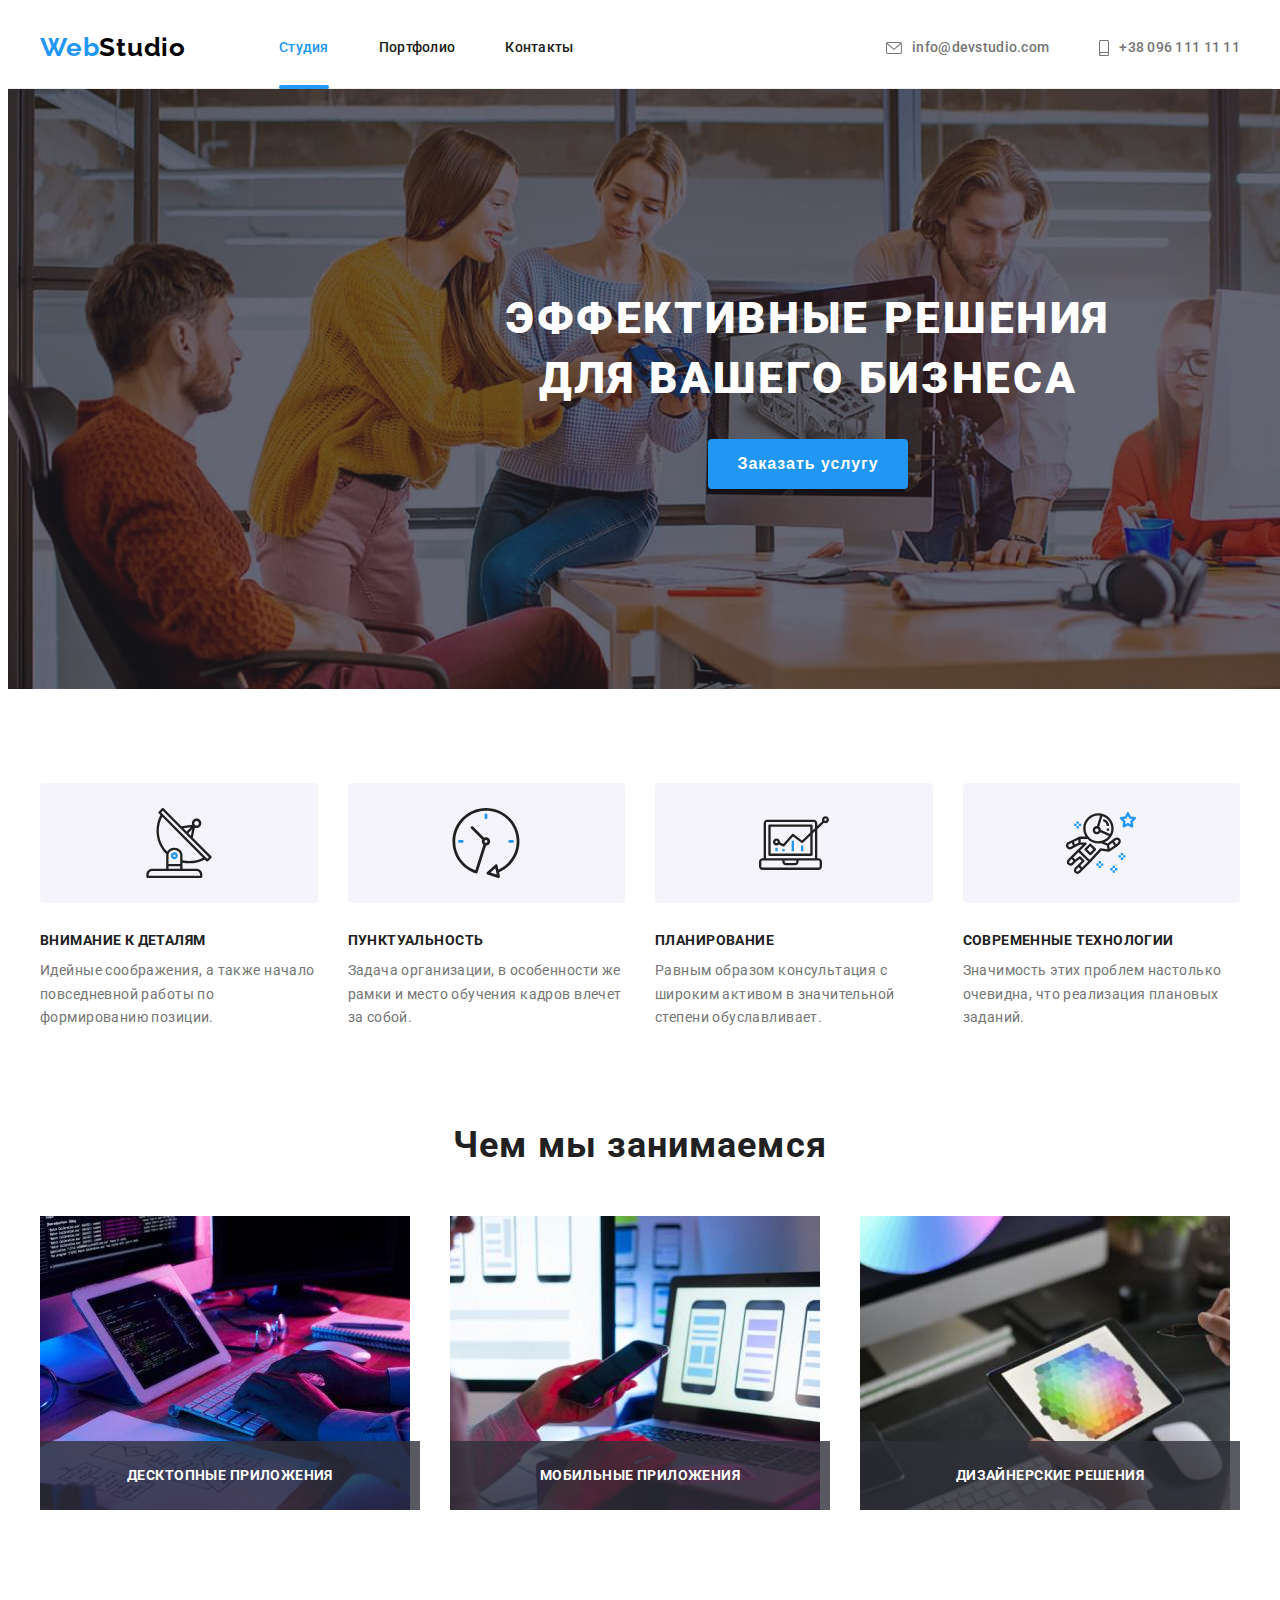
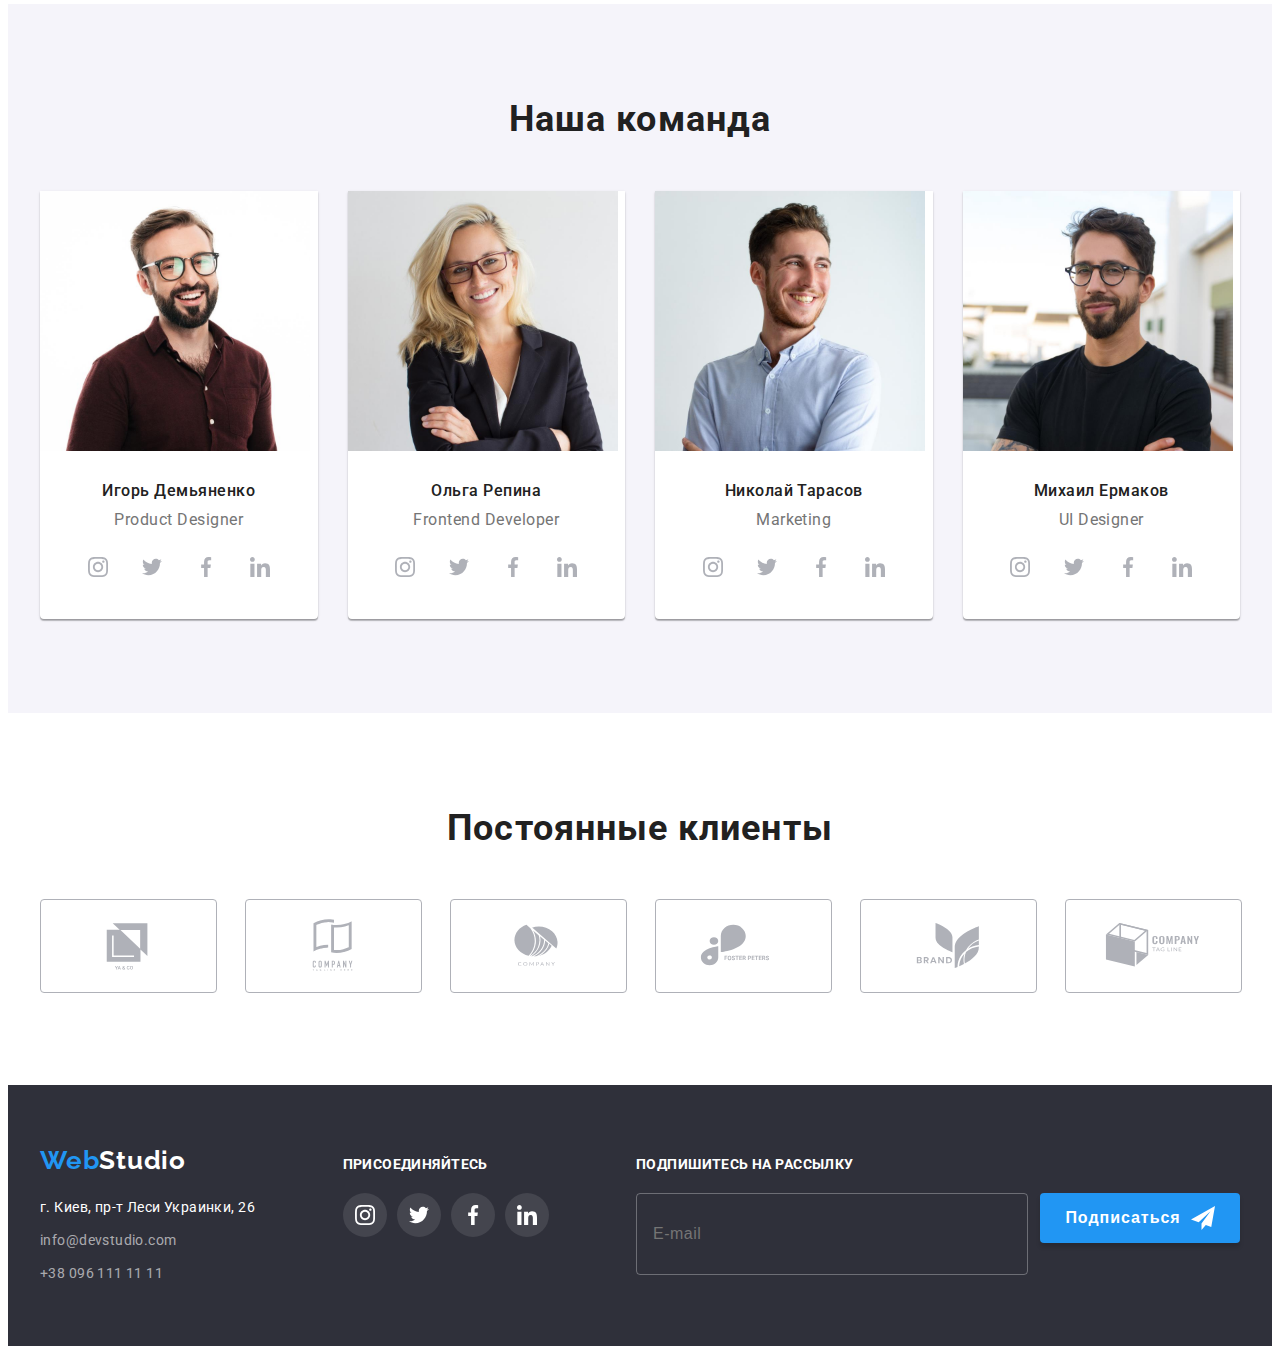
==== index.html @ a5226fcf "переносит материалы дз7" ====
<!DOCTYPE html>
<html lang="ru">
  <head>
    <meta charset="UTF-8" />
    <meta http-equiv="X-UA-Compatible" content="IE=edge" />
    <meta name="viewport" content="width=device-width, initial-scale=1.0" />
    <title>Document</title>
    <link rel="preconnect" href="https://fonts.googleapis.com" />
    <link rel="preconnect" href="https://fonts.gstatic.com" crossorigin />
    <link
      href="https://fonts.googleapis.com/css2?family=Raleway:wght@700&family=Roboto:wght@400;500;700;900&display=swap"
      rel="stylesheet"
    />
    <link
      rel="stylesheet"
      href="https://cdnjs.cloudflare.com/ajax/libs/modern-normalize/1.1.0/modern-normalize.min.css"
      integrity="sha512-wpPYUAdjBVSE4KJnH1VR1HeZfpl1ub8YT/NKx4PuQ5NmX2tKuGu6U/JRp5y+Y8XG2tV+wKQpNHVUX03MfMFn9Q=="
      crossorigin="anonymous"
      referrerpolicy="no-referrer"
    />
    <link rel="stylesheet" href="./css/main.min.css" />
  </head>

  <body>
    <!-- шапка -->
    <header class="header">
      <div class="container header__container">
        <nav class="nav">
          <a
            href="./index.html"
            lang="en"
            class="logo logo--light-theme header__logo link"
            ><span class="logo--firstpart">Web</span>Studio</a
          >
          <ul class="list nav__list">
            <li class="nav__item">
              <a href="./index.html" class="nav__link link nav__link--active"
                >Студия</a
              >
            </li>
            <li class="nav__item">
              <a href="./portfolio.html" class="nav__link link">Портфолио</a>
            </li>
            <li class="nav__item">
              <a href="" class="nav__link link">Контакты</a>
            </li>
          </ul>
        </nav>
        <ul class="list header__contacts">
          <li class="header__item">
            <a href="mailto:info@devstudio.com" class="header__link link">
              <svg class="header__icon" width="16" height="12">
                <use href="./images/sprite.svg#icon-mail"></use>
              </svg>
              info@devstudio.com</a
            >
          </li>
          <li class="header__item">
            <a href="tel:+380961111111" class="header__link link">
              <svg class="header__icon" width="10" height="16">
                <use href="./images/sprite.svg#icon-smartphone"></use>
              </svg>
              +38 096 111 11 11</a
            >
          </li>
        </ul>
      </div>
    </header>

    <main>
      <!-- слайдер -->
      <section class="hero">
        <div class="container">
          <h1 class="hero__title">Эффективные решения для вашего бизнеса</h1>
          <button type="button" class="button" data-modal-open>
            Заказать услугу
          </button>
        </div>
      </section>

      <!-- секция наши преимущества -->
      <section class="benefits">
        <div class="container">
          <h2 class="visually-hidden">Наши преимущества</h2>
          <ul class="list benefits__list">
            <li class="benefits__item">
              <div class="benefits__img">
                <svg class="benefits__icon" width="70" height="70">
                  <use href="./images/sprite.svg#icon-antenna"></use>
                </svg>
              </div>
              <h3 class="benefits__title">Внимание к деталям</h3>
              <p class="benefits__text">
                Идейные соображения, а также начало повседневной работы по
                формированию позиции.
              </p>
            </li>
            <li class="benefits__item">
              <div class="benefits__img">
                <svg class="benefits__icon" width="70" height="70">
                  <use href="./images/sprite.svg#icon-clock"></use>
                </svg>
              </div>
              <h3 class="benefits__title">Пунктуальность</h3>
              <p class="benefits__text">
                Задача организации, в особенности же рамки и место обучения
                кадров влечет за собой.
              </p>
            </li>
            <li class="benefits__item">
              <div class="benefits__img">
                <svg class="benefits__icon" width="70" height="70">
                  <use href="./images/sprite.svg#icon-diagram"></use>
                </svg>
              </div>
              <h3 class="benefits__title">Планирование</h3>
              <p class="benefits__text">
                Равным образом консультация с широким активом в значительной
                степени обуславливает.
              </p>
            </li>
            <li class="benefits__item">
              <div class="benefits__img">
                <svg class="benefits__icon" width="70" height="70">
                  <use href="./images/sprite.svg#icon-astronaut"></use>
                </svg>
              </div>
              <h3 class="benefits__title">Современные технологии</h3>
              <p class="benefits__text">
                Значимость этих проблем настолько очевидна, что реализация
                плановых заданий.
              </p>
            </li>
          </ul>
        </div>
      </section>

      <!-- секция чем мы занимаемся -->
      <section class="section services">
        <div class="container">
          <h2 class="section__title">Чем мы занимаемся</h2>
          <ul class="list services__list">
            <li class="services__item">
              <img
                src="./images/what-we-do_img1.jpg"
                alt="верстка"
                width="370"
                height="294"
              />
              <p class="services__text">Десктопные приложения</p>
            </li>
            <li class="services__item">
              <img
                src="./images/what-we-do_img2.jpg"
                alt="мультидевайсность"
                width="370"
                height="294"
              />
              <p class="services__text">Мобильные приложения</p>
            </li>
            <li class="services__item">
              <img
                src="./images/what-we-do_img3.jpg"
                alt="визуализация данных"
                width="370"
                height="294"
              />
              <p class="services__text">Дизайнерские решения</p>
            </li>
          </ul>
        </div>
      </section>

      <!-- секция с командой -->
      <section class="section team">
        <div class="container">
          <h2 class="section__title">Наша команда</h2>
          <ul class="list team__list">
            <li class="team__item">
              <img
                src="./images/about-us-igor.jpg"
                alt="Игорь Демьяненко"
                width="270"
                height="260"
              />
              <div class="team__wrapper">
                <h3 class="team__name">Игорь Демьяненко</h3>
                <p lang="en" class="team__position">Product Designer</p>
                <ul class="social-list list">
                  <li class="social-list__item">
                    <a href="" class="social-list__link">
                      <svg class="social-list__icon" width="20" height="20">
                        <use href="./images/sprite.svg#icon-instagram"></use>
                      </svg>
                    </a>
                  </li>
                  <li class="social-list__item">
                    <a href="" class="social-list__link">
                      <svg class="social-list__icon" width="20" height="20">
                        <use href="./images/sprite.svg#icon-twitter"></use>
                      </svg>
                    </a>
                  </li>
                  <li class="social-list__item">
                    <a href="" class="social-list__link">
                      <svg class="social-list__icon" width="20" height="20">
                        <use href="./images/sprite.svg#icon-facebook"></use>
                      </svg>
                    </a>
                  </li>
                  <li class="social-list__item">
                    <a href="" class="social-list__link">
                      <svg class="social-list__icon" width="20" height="20">
                        <use href="./images/sprite.svg#icon-linkedin"></use>
                      </svg>
                    </a>
                  </li>
                </ul>
              </div>
            </li>
            <li class="team__item">
              <img
                src="./images/about-us-olga.jpg"
                alt="Ольга Репина"
                width="270"
                height="260"
              />
              <div class="team__wrapper">
                <h3 class="team__name">Ольга Репина</h3>
                <p lang="en" class="team__position">Frontend Developer</p>
                <ul class="social-list list">
                  <li class="social-list__item">
                    <a href="" class="social-list__link">
                      <svg class="social-list__icon" width="20" height="20">
                        <use href="./images/sprite.svg#icon-instagram"></use>
                      </svg>
                    </a>
                  </li>
                  <li class="social-list__item">
                    <a href="" class="social-list__link">
                      <svg class="social-list__icon" width="20" height="20">
                        <use href="./images/sprite.svg#icon-twitter"></use>
                      </svg>
                    </a>
                  </li>
                  <li class="social-list__item">
                    <a href="" class="social-list__link">
                      <svg class="social-list__icon" width="20" height="20">
                        <use href="./images/sprite.svg#icon-facebook"></use>
                      </svg>
                    </a>
                  </li>
                  <li class="social-list__item">
                    <a href="" class="social-list__link">
                      <svg class="social-list__icon" width="20" height="20">
                        <use href="./images/sprite.svg#icon-linkedin"></use>
                      </svg>
                    </a>
                  </li>
                </ul>
              </div>
            </li>
            <li class="team__item">
              <img
                src="./images/about-us-nikolay.jpg"
                alt="Николай Тарасов"
                width="270"
                height="260"
              />
              <div class="team__wrapper">
                <h3 class="team__name">Николай Тарасов</h3>
                <p lang="en" class="team__position">Marketing</p>
                <ul class="social-list list">
                  <li class="social-list__item">
                    <a href="" class="social-list__link">
                      <svg class="social-list__icon" width="20" height="20">
                        <use href="./images/sprite.svg#icon-instagram"></use>
                      </svg>
                    </a>
                  </li>
                  <li class="social-list__item">
                    <a href="" class="social-list__link">
                      <svg class="social-list__icon" width="20" height="20">
                        <use href="./images/sprite.svg#icon-twitter"></use>
                      </svg>
                    </a>
                  </li>
                  <li class="social-list__item">
                    <a href="" class="social-list__link">
                      <svg class="social-list__icon" width="20" height="20">
                        <use href="./images/sprite.svg#icon-facebook"></use>
                      </svg>
                    </a>
                  </li>
                  <li class="social-list__item">
                    <a href="" class="social-list__link">
                      <svg class="social-list__icon" width="20" height="20">
                        <use href="./images/sprite.svg#icon-linkedin"></use>
                      </svg>
                    </a>
                  </li>
                </ul>
              </div>
            </li>
            <li class="team__item">
              <img
                src="./images/about-us-mikhail.jpg"
                alt="Михаил Ермаков"
                width="270"
                height="260"
              />
              <div class="team__wrapper">
                <h3 class="team__name">Михаил Ермаков</h3>
                <p lang="en" class="team__position">UI Designer</p>
                <ul class="social-list list">
                  <li class="social-list__item">
                    <a href="" class="social-list__link">
                      <svg class="social-list__icon" width="20" height="20">
                        <use href="./images/sprite.svg#icon-instagram"></use>
                      </svg>
                    </a>
                  </li>
                  <li class="social-list__item">
                    <a href="" class="social-list__link">
                      <svg class="social-list__icon" width="20" height="20">
                        <use href="./images/sprite.svg#icon-twitter"></use>
                      </svg>
                    </a>
                  </li>
                  <li class="social-list__item">
                    <a href="" class="social-list__link">
                      <svg class="social-list__icon" width="20" height="20">
                        <use href="./images/sprite.svg#icon-facebook"></use>
                      </svg>
                    </a>
                  </li>
                  <li class="social-list__item">
                    <a href="" class="social-list__link">
                      <svg class="social-list__icon" width="20" height="20">
                        <use href="./images/sprite.svg#icon-linkedin"></use>
                      </svg>
                    </a>
                  </li>
                </ul>
              </div>
            </li>
          </ul>
        </div>
      </section>

      <!-- секция с клиентами  -->

      <section class="section clients">
        <div class="container">
          <h2 class="section__title">Постоянные клиенты</h2>
          <ul class="list clients__list">
            <li class="clients__item">
              <a href="" class="clients__link">
                <svg class="clients__icon" width="106" height="60">
                  <use href="./images/sprite.svg#icon-logo-ya"></use>
                </svg>
              </a>
            </li>
            <li class="clients__item">
              <a href="" class="clients__link">
                <svg class="clients__icon" width="106" height="60">
                  <use href="./images/sprite.svg#icon-logo-tagline"></use>
                </svg>
              </a>
            </li>
            <li class="clients__item">
              <a href="" class="clients__link">
                <svg class="clients__icon" width="106" height="60">
                  <use href="./images/sprite.svg#icon-logo-company"></use>
                </svg>
              </a>
            </li>
            <li class="clients__item">
              <a href="" class="clients__link">
                <svg class="clients__icon" width="106" height="60">
                  <use href="./images/sprite.svg#icon-logo-foster"></use>
                </svg>
              </a>
            </li>
            <li class="clients__item">
              <a href="" class="clients__link">
                <svg class="clients__icon" width="106" height="60">
                  <use href="./images/sprite.svg#icon-logo-brand"></use>
                </svg>
              </a>
            </li>
            <li class="clients__item">
              <a href="" class="clients__link">
                <svg class="clients__icon" width="106" height="60">
                  <use href="./images/sprite.svg#icon-logo-tag"></use>
                </svg>
              </a>
            </li>
          </ul>
        </div>
      </section>
    </main>
    <!-- футер -->
    <footer class="footer">
      <div class="container footer__wrapper-general">
        <div class="footer__wrapper-left">
          <a href="" lang="en" class="logo footer__logo logo--dark-theme link"
            ><span class="logo--firstpart">Web</span>Studio</a
          >
          <address>
            <ul class="list">
              <li class="footer__address">
                <a
                  href="https://goo.gl/maps/CYhY1CC53SYA7jMLA"
                  target="_blank"
                  rel="noopener noreferrer"
                  class="footer__link footer__link--map link"
                  >г. Киев, пр-т Леси Украинки, 26</a
                >
              </li>
              <li class="footer__address">
                <a
                  href="mailto:info@devstudio.com"
                  class="footer__link footer__link--contact link"
                  >info@devstudio.com</a
                >
              </li>
              <li class="footer__address">
                <a
                  href="tel:+380961111111"
                  class="footer__link footer__link--contact link"
                  >+38 096 111 11 11</a
                >
              </li>
            </ul>
          </address>
        </div>
        <div class="footer__wrapper-center">
          <p lang="en" class="footer__title">присоединяйтесь</p>
          <ul class="social-list list">
            <li class="social-list__item">
              <a
                href=""
                class="social-list__link social-list__link--theme-dark"
              >
                <svg
                  class="social-list__icon social-list__icon--theme-dark"
                  width="20"
                  height="20"
                >
                  <use href="./images/sprite.svg#icon-instagram"></use>
                </svg>
              </a>
            </li>
            <li class="social-list__item">
              <a
                href=""
                class="social-list__link social-list__link--theme-dark"
              >
                <svg
                  class="social-list__icon social-list__icon--theme-dark"
                  width="20"
                  height="20"
                >
                  <use href="./images/sprite.svg#icon-twitter"></use>
                </svg>
              </a>
            </li>
            <li class="social-list__item">
              <a
                href=""
                class="social-list__link social-list__link--theme-dark"
              >
                <svg
                  class="social-list__icon social-list__icon--theme-dark"
                  width="20"
                  height="20"
                >
                  <use href="./images/sprite.svg#icon-facebook"></use>
                </svg>
              </a>
            </li>
            <li class="social-list__item">
              <a
                href=""
                class="social-list__link social-list__link--theme-dark"
              >
                <svg
                  class="social-list__icon social-list__icon--theme-dark"
                  width="20"
                  height="20"
                >
                  <use href="./images/sprite.svg#icon-linkedin"></use>
                </svg>
              </a>
            </li>
          </ul>
        </div>
        <div class="footer__wrapper-right">
          <p lang="en" class="footer__title">Подпишитесь на рассылку</p>
          <form action="#" class="footer__form">
            <label class="footer__field">
              <input
                type="email"
                class="footer__input"
                name="email"
                title="Введите электронный адрес в формате XXX@xxx.xxx"
                placeholder="E-mail"
                required
              />
            </label>
            <button class="button" type="submit">
              Подписаться
              <svg class="footer__icon" width="24" height="24">
                <use href="./images/sprite.svg#icon-icon-telegram"></use>
              </svg>
            </button>
          </form>
        </div>
      </div>
    </footer>

    <!-- модалка -->
    <div class="backdrop is-hidden" data-modal>
      <div class="modal">
        <button type="button" class="modal-close-btn" data-modal-close>
          <svg class="modal-close-icon" width="18" height="18">
            <use href="./images/sprite.svg#icon-close-2"></use>
          </svg>
        </button>

        <form action="#" class="modal-form">
          <p class="modal-form__title">
            Оставьте свои данные, мы вам перезвоним
          </p>
          <label class="modal-form__field">
            Имя
            <span class="modal-form__wrapper">
              <input
                type="text"
                class="modal-form__input"
                name="name"
                minlength="2"
                pattern="[a-zA-Zа-яёА-ЯЁ]+"
                title="Поле Имя должно содержать буквы кирилицы или латинские"
                required
              />
              <svg class="modal-form__icon" width="18" height="18">
                <use href="./images/sprite.svg#icon-person"></use>
              </svg>
              <!-- <span class="modal-icon icon-person"></span> -->
            </span>
          </label>
          <label class="modal-form__field">
            Телефон
            <span class="modal-form__wrapper">
              <input
                type="tel"
                class="modal-form__input"
                name="tel"
                title="0XX-XXX-XX-XX"
                pattern="[0-9]{3}-[0-9]{3}-[0-9]{2}-[0-9]{2}"
                required
              />
              <svg class="modal-form__icon" width="18" height="18">
                <use href="./images/sprite.svg#icon-phone"></use>
              </svg>
            </span>
          </label>
          <label class="modal-form__field">
            Почта
            <span class="modal-form__wrapper">
              <input
                type="email"
                class="modal-form__input"
                name="email"
                title="Введите электронный адрес в формате XXX@xxx.xxx"
                required
              />
              <svg class="modal-form__icon" width="18" height="18">
                <use href="./images/sprite.svg#icon-email"></use>
              </svg>
            </span>
          </label>
          <label class="modal-form__field">
            Комментарий
            <textarea
              name="comment"
              class="modal-form__comment"
              placeholder="Введите текст"
            ></textarea>
          </label>
          <input
            type="checkbox"
            id="accept"
            class="modal-form__checkbox visually-hidden"
          />
          <label for="accept" class="modal-form__label"
            >Соглашаюсь с рассылкой и принимаю&nbsp;
            <a href="#" class="modal-form__label--link">
              Условия договора</a
            ></label
          >

          <button class="button" type="submit">Отправить</button>
        </form>
      </div>
    </div>
    <script src="./js/modal.js"></script>
  </body>
</html>
---- css/main.min.css ----
:root{--primary-text-color: #212121;--second-text-color: #757575;--third-text-color: #ffffff;--accent-color: #2196f3;--logo-top-color: #000000;--second-decor-color: #f5f4fa;--address-tex-color: rgba(255, 255, 255, 0.6);--first-decor-color: #2f303a;--primary-background-color: #ffffff;--primary-icon-color: #afb1b8;--primary-font-family: "Roboto", sans-serif;--second-font-family: "Raleway", sans-serif;--transition: 250ms cubic-bezier(0.4, 0, 0.2, 1)}.visually-hidden{position:absolute;white-space:nowrap;width:1px;height:1px;overflow:hidden;border:0;padding:0;clip:rect(0 0 0 0);clip-path:inset(50%);margin:-1px}p,ul,h1,h2,h3,h4,h5{margin:0}img{display:block}ul{margin:0;padding:0}body{font-family:var(--primary-font-family)}button{cursor:pointer}.list{list-style:none}.link{text-decoration:none}.container{width:1200px;padding-left:15px;padding-right:15px;margin:0 auto}.section{padding-top:94px;padding-bottom:94px}.section__title{margin-bottom:50px;font-size:36px;line-height:1.17;letter-spacing:.03em;text-align:center;color:var(--primary-text-color)}.logo{font-family:var(--second-font-family);font-weight:700;font-size:26px;line-height:1.2;letter-spacing:.03em}.logo--firstpart{color:var(--accent-color)}.logo--light-theme{color:var(--logo-top-color)}.logo--dark-theme{color:var(--third-text-color)}.header__logo{margin-right:93px}.footer__logo{display:block;margin-bottom:20px}.button{display:flex;align-items:center;justify-content:center;width:200px;height:50px;border:none;border-radius:4px;padding:0;margin-left:auto;margin-right:auto;font-weight:700;font-size:16px;line-height:1.87;letter-spacing:.06em;text-align:center;color:var(--third-text-color);background-color:var(--accent-color);box-shadow:0px 4px 4px rgba(0,0,0,0.15)}.social-list{display:flex;justify-content:center}.social-list__item{width:44px;height:44px}.social-list__item:not(:last-child){margin-right:10px}.social-list__link{width:100%;height:100%;border-radius:50%;display:flex;align-items:center;justify-content:center;transition:background-color var(--transition)}.social-list__link:hover,.social-list__link:focus{background-color:var(--accent-color)}.social-list__icon{fill:var(--primary-icon-color);transition:fill var(--transition)}.social-list__link:hover .social-list__icon,.social-list__link:focus .social-list__icon{fill:var(--third-text-color)}.social-list__link--theme-dark{background-color:rgba(255,255,255,0.1)}.social-list__icon--theme-dark{fill:var(--third-text-color)}.social-list__link--theme-dark:hover .social-list__icon--theme-darkn,.social-list__link--theme-dark:focus .social-list__icon--theme-dark{fill:var(--third-text-color)}.backdrop{position:fixed;top:0;width:100vw;height:100vh;background-color:rgba(0,0,0,0.2);transition:opacity var(--transition),visibility var(--transition)}.backdrop.is-hidden{visibility:hidden;opacity:0;pointer-events:none}.modal{position:absolute;width:528px;min-height:581px;padding:40px;top:50%;left:50%;opacity:1;transform:translate(-50%, -50%);transition:opacity var(--transition);box-shadow:0px 1px 3px rgba(0,0,0,0.12),0px 1px 1px rgba(0,0,0,0.14),0px 2px 1px rgba(0,0,0,0.2);border-radius:4px;background-color:var(--primary-background-color)}.backdrop.is-hidden .modal{opacity:0;transition:opacity var(--transition)}.modal-close-btn{position:absolute;top:8px;right:8px;border:1px solid rgba(0,0,0,0.1);border-radius:50%;background-color:transparent;width:30px;height:30px;display:flex;align-items:center;justify-content:center}.modal-close-icon{transition:fill var(--transition)}.modal-close-btn:hover .modal-close-icon,.modal-close-btn:focus .modal-close-icon{fill:var(--accent-color)}.modal-form__title{margin-bottom:12px;font-weight:700;font-size:20px;line-height:1.15;letter-spacing:.03em;text-align:center;color:var(--primary-text-color)}.modal-form__field{display:flex;flex-direction:column;font-size:12px;line-height:1.17;letter-spacing:.01em;color:var(--second-text-color)}.modal-form__wrapper{position:relative;display:block;margin-bottom:10px;margin-top:4px}.modal-form__input{display:block;width:100%;height:40px;padding:0 0 0 42px;border:1px solid rgba(33,33,33,0.2);border-radius:4px;font-size:14px;line-height:1.14;letter-spacing:.01em;color:var(--second-text-color);transition:border-color var(--transition)}.modal-form__wrapper:hover .modal-form__input{border-color:var(--accent-color);cursor:pointer;outline:none}.modal-form__input .modal-form__input:focus{outline:none;border-color:var(--accent-color)}.modal-form__icon{position:absolute;top:50%;left:12px;transform:translateY(-50%);transition:fill var(--transition)}.modal-form__wrapper:hover .modal-form__icon,.modal-form__input:focus+.modal-form__icon{fill:var(--accent-color);cursor:pointer}.modal-form__comment{width:100%;height:120px;padding:12px 16px;margin-top:4px;margin-bottom:20px;border:1px solid rgba(33,33,33,0.2);border-radius:4px;resize:none;font-size:14px;line-height:1.14;letter-spacing:.01em;color:var(--second-text-color);transition:border-color var(--transition)}.modal-form__comment::placeholder{font-size:14px;color:rgba(117,117,117,0.5)}.modal-form__comment:focus,.modal-form__comment:hover{outline:none;border-color:var(--accent-color)}.modal-form__label{display:flex;align-items:center;justify-content:center;margin-bottom:30px;font-size:14px;line-height:1.71;letter-spacing:.03em;color:var(--second-text-color)}.modal-form__label::before{display:block;align-items:center;content:"";width:16px;height:15px;margin-right:8px;background-image:url(../images/check.svg);cursor:pointer;transition:background-image var(--transition)}.modal-form__checkbox:focus+.modal-form__label::before,.modal-form__checkbox:hover+.modal-form__label::before{background-image:url(../images/chack-blue.svg)}.modal-form__checkbox:checked+.modal-form__label::before{background-image:url(../images/accept.svg)}.modal-form__label--link{color:var(--accent-color)}.filter{display:flex;justify-content:center}.filter__item:not(:last-child){margin-right:8px}.filter__btn{display:block;padding:6px 22px;border:none;border-radius:4px;font-weight:500;font-size:16px;line-height:1.62;letter-spacing:.03em;text-align:center;color:var(--primary-text-color);background-color:var(--second-decor-color);transition:background-color var(--transition),color var(--transition),box-shadow var(--transition)}.filter__btn:hover,.filter__btn:focus{background-color:var(--accent-color);color:var(--third-text-color);box-shadow:0px 3px 1px rgba(0,0,0,0.1),0px 1px 2px rgba(0,0,0,0.08),0px 2px 2px rgba(0,0,0,0.12)}.card{flex-basis:calc(100% / 3 - 30px);margin-left:30px;margin-bottom:30px;transition:box-shadow var(--transition)}.card:hover,.card:focus{box-shadow:0px 1px 1px rgba(0,0,0,0.12),0px 4px 4px rgba(0,0,0,0.06),1px 4px 6px rgba(0,0,0,0.16)}.card__img{position:relative;overflow:hidden}.card__overlay{position:absolute;top:0;left:0;width:100%;height:100%;padding:63px 24px;font-size:18px;line-height:1.56;letter-spacing:.03em;color:var(--third-text-color);background-color:rgba(33,150,243,0.9);transform:translate(0, 100%);transition:transform var(--transition)}.card:hover .card__overlay,.card:focus .card__overlay{transform:translate(0, 0)}.card__wrapper{width:370px;padding:20px 24px;border-left:1px solid #eeeeee;border-right:1px solid #eeeeee;border-bottom:1px solid #eeeeee}.card__title{margin-bottom:4px;font-size:18px;line-height:2;letter-spacing:.06em;color:var(--primary-text-color)}.card__subtitle{font-size:16px;line-height:1.87;letter-spacing:.03em;color:var(--second-text-color)}.header{background-color:var(--primary-background-color);border-bottom:1px solid #ececec}.header__container{display:flex;align-items:center}.header__contacts{display:flex;align-items:center;margin-left:auto}.header__item{display:flex;align-items:center}.header__item:not(:last-child){margin-right:50px}.header__link{display:flex;align-items:center;font-weight:500;font-size:14px;line-height:1.14;letter-spacing:.02em;color:var(--second-text-color);transition:color var(--transition)}.header__link:hover,.header__link:focus{color:var(--accent-color)}.header__icon{fill:var(--second-text-color);margin-right:10px;transition:fill var(--transition)}.header__link:hover .header__icon,.header__link:focus .header__icon{fill:var(--accent-color)}.nav,.nav__list{display:flex;align-items:center}.nav__item{position:relative}.nav__item:not(:last-child){margin-right:50px}.nav__link{display:block;padding-top:32px;padding-bottom:32px;font-weight:500;font-size:14px;line-height:1.14;letter-spacing:.02em;color:var(--primary-text-color);cursor:pointer;transition:color var(--transition)}.nav__link:hover,.nav__link:focus{color:var(--accent-color)}.nav__link--active{color:var(--accent-color)}.nav__link--active::after{content:"";position:absolute;display:block;width:100%;height:4px;border-radius:2px;background-color:var(--accent-color);bottom:-1px}.hero{padding-top:200px;padding-bottom:200px;width:1600px;margin:0 auto;background-color:var(--first-decor-color);background-image:linear-gradient(rgba(47,48,58,0.4), rgba(47,48,58,0.4)),url(../images/hero-bg.jpg);background-repeat:no-repeat;background-position:center;background-size:cover}.hero__title{margin-left:auto;margin-right:auto;margin-bottom:30px;width:696px;font-weight:900;font-size:44px;line-height:1.36;letter-spacing:.06em;text-align:center;text-transform:uppercase;color:var(--third-text-color)}.benefits{padding-top:94px;background-color:var(--primary-background-color)}.benefits__list{display:flex;margin-left:-30px}.benefits__item{flex-basis:calc((100% - 3 * 30px) / 3);margin-left:30px}.benefits__img{display:flex;align-items:center;justify-content:center;width:100%;height:120px;margin-bottom:30px;border-radius:4px;background-color:var(--second-decor-color)}.benefits__title{margin-bottom:10px;font-size:14px;line-height:1.14;letter-spacing:.03em;text-transform:uppercase;color:var(--primary-text-color)}.benefits__text{font-size:14px;line-height:1.71;letter-spacing:.03em;color:var(--second-text-color)}.services{background-color:var(--primary-background-color)}.services__list{display:flex;margin-left:-30px}.services__item{position:relative;flex-basis:calc((100% - 3 * 30px) / 3);margin-left:30px}.services__text{position:absolute;display:block;width:100%;bottom:0;padding-top:27px;padding-bottom:27px;background-color:rgba(47,48,58,0.8);font-weight:700;font-size:14px;line-height:1.14;letter-spacing:.03em;text-align:center;text-transform:uppercase;color:var(--third-text-color)}.team{background-color:var(--second-decor-color)}.team__list{display:flex;flex-wrap:wrap;margin-left:-30px}.team__item{flex-basis:calc((100% - 4 * 30px) / 4);margin-left:30px;border-radius:0px 0px 4px 4px;background-color:var(--third-text-color);box-shadow:0px 1px 3px rgba(0,0,0,0.12),0px 1px 1px rgba(0,0,0,0.14),0px 2px 1px rgba(0,0,0,0.2)}.team__wrapper{padding-top:30px;padding-bottom:30px}.team__name{margin-bottom:10px;font-weight:500;font-size:16px;line-height:1.19;letter-spacing:.03em;text-align:center;color:var(--primary-text-color)}.team__position{margin-bottom:16px;font-size:16px;line-height:1.19;letter-spacing:.03em;text-align:center;color:var(--second-text-color)}.clients__list{display:flex;margin-left:-30px}.clients__item{flex-basis:calc((100% - 6 * 30px) / 6);margin-left:30px;height:92px;background-color:var(--primary-background-color)}.clients__link{display:flex;align-items:center;justify-content:center;height:100%;width:100%;border-radius:4px;border:1px solid #afb1b8;transition:border-color var(--transition)}.clients__link:hover,.clients__link:focus{border-color:var(--accent-color)}.clients__icon{fill:var(--primary-icon-color);transition:fill var(--transition)}.clients__link:hover .clients__icon,.clients__link:focus .clients__icon{fill:var(--accent-color)}.footer{background-color:var(--first-decor-color);padding-top:60px;padding-bottom:60px}.footer__wrapper-general{display:flex;align-items:baseline;justify-content:center}.footer__wrapper-left{display:block}.footer__address:not(:last-child){margin-bottom:9px}.footer__link{font-style:normal;font-size:14px;line-height:1.71;letter-spacing:.03em}.footer__link--map{color:var(--third-text-color)}.footer__link--contact{color:var(--address-tex-color)}.footer__wrapper-center{display:block;margin-right:auto;margin-left:auto}.footer__title{margin-bottom:20px;font-weight:700;font-size:14px;line-height:1.14;letter-spacing:.03em;text-transform:uppercase;color:var(--third-text-color)}.footer__wrapper-right{margin-right:0}.footer__form{display:flex;margin-top:20px}.footer__input{display:block;margin-right:12px;width:358px;height:50px;padding:15px 16px;border:1px solid rgba(255,255,255,0.3);border-radius:4px;font-size:16px;line-height:1.25;letter-spacing:.03em;color:rgba(255,255,255,0.6);background-color:transparent}.footer__icon{margin-left:10px}.portfolio{display:flex;flex-wrap:wrap}.container__portfolio{margin-left:-30px;margin-bottom:-30px;margin-top:50px}
/*# sourceMappingURL=main.min.css.map */
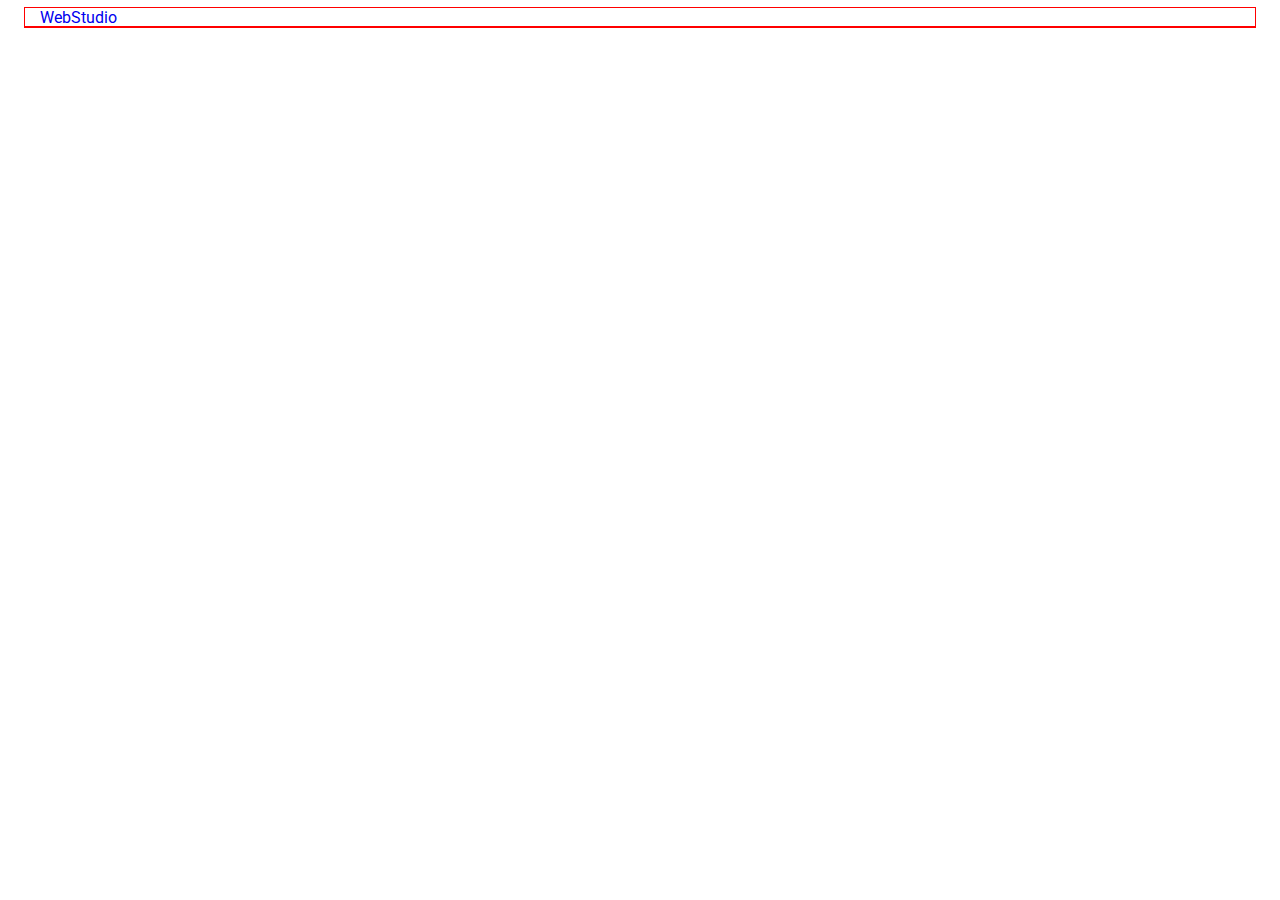
==== commit efe95bfa: "делает адаптивный контейнер" ====
--- a/index.html
+++ b/index.html
@@ -32,7 +32,7 @@
             class="logo logo--light-theme header__logo link"
             ><span class="logo--firstpart">Web</span>Studio</a
           >
-          <ul class="list nav__list">
+          <!-- <ul class="list nav__list">
             <li class="nav__item">
               <a href="./index.html" class="nav__link link nav__link--active"
                 >Студия</a
@@ -44,9 +44,9 @@
             <li class="nav__item">
               <a href="" class="nav__link link">Контакты</a>
             </li>
-          </ul>
+          </ul> -->
         </nav>
-        <ul class="list header__contacts">
+        <!-- <ul class="list header__contacts">
           <li class="header__item">
             <a href="mailto:info@devstudio.com" class="header__link link">
               <svg class="header__icon" width="16" height="12">
@@ -63,23 +63,23 @@
               +38 096 111 11 11</a
             >
           </li>
-        </ul>
+        </ul> -->
       </div>
     </header>
 
     <main>
       <!-- слайдер -->
-      <section class="hero">
+      <!-- <section class="hero">
         <div class="container">
           <h1 class="hero__title">Эффективные решения для вашего бизнеса</h1>
           <button type="button" class="button" data-modal-open>
             Заказать услугу
           </button>
         </div>
-      </section>
+      </section> -->
 
       <!-- секция наши преимущества -->
-      <section class="benefits">
+      <!-- <section class="benefits">
         <div class="container">
           <h2 class="visually-hidden">Наши преимущества</h2>
           <ul class="list benefits__list">
@@ -133,10 +133,10 @@
             </li>
           </ul>
         </div>
-      </section>
+      </section> -->
 
       <!-- секция чем мы занимаемся -->
-      <section class="section services">
+      <!-- <section class="section services">
         <div class="container">
           <h2 class="section__title">Чем мы занимаемся</h2>
           <ul class="list services__list">
@@ -169,10 +169,10 @@
             </li>
           </ul>
         </div>
-      </section>
+      </section> -->
 
       <!-- секция с командой -->
-      <section class="section team">
+      <!-- <section class="section team">
         <div class="container">
           <h2 class="section__title">Наша команда</h2>
           <ul class="list team__list">
@@ -346,11 +346,11 @@
             </li>
           </ul>
         </div>
-      </section>
+      </section> -->
 
       <!-- секция с клиентами  -->
 
-      <section class="section clients">
+      <!-- <section class="section clients">
         <div class="container">
           <h2 class="section__title">Постоянные клиенты</h2>
           <ul class="list clients__list">
@@ -398,12 +398,12 @@
             </li>
           </ul>
         </div>
-      </section>
+      </section> -->
     </main>
     <!-- футер -->
     <footer class="footer">
       <div class="container footer__wrapper-general">
-        <div class="footer__wrapper-left">
+        <!-- <div class="footer__wrapper-left">
           <a href="" lang="en" class="logo footer__logo logo--dark-theme link"
             ><span class="logo--firstpart">Web</span>Studio</a
           >
@@ -434,8 +434,8 @@
               </li>
             </ul>
           </address>
-        </div>
-        <div class="footer__wrapper-center">
+        </div> -->
+        <!-- <div class="footer__wrapper-center">
           <p lang="en" class="footer__title">присоединяйтесь</p>
           <ul class="social-list list">
             <li class="social-list__item">
@@ -495,8 +495,8 @@
               </a>
             </li>
           </ul>
-        </div>
-        <div class="footer__wrapper-right">
+        </div> -->
+        <!-- <div class="footer__wrapper-right">
           <p lang="en" class="footer__title">Подпишитесь на рассылку</p>
           <form action="#" class="footer__form">
             <label class="footer__field">
@@ -518,10 +518,10 @@
           </form>
         </div>
       </div>
-    </footer>
+    </footer> -->
 
     <!-- модалка -->
-    <div class="backdrop is-hidden" data-modal>
+    <!-- <div class="backdrop is-hidden" data-modal>
       <div class="modal">
         <button type="button" class="modal-close-btn" data-modal-close>
           <svg class="modal-close-icon" width="18" height="18">
@@ -548,7 +548,6 @@
               <svg class="modal-form__icon" width="18" height="18">
                 <use href="./images/sprite.svg#icon-person"></use>
               </svg>
-              <!-- <span class="modal-icon icon-person"></span> -->
             </span>
           </label>
           <label class="modal-form__field">
@@ -605,7 +604,7 @@
           <button class="button" type="submit">Отправить</button>
         </form>
       </div>
-    </div>
+    </div> -->
     <script src="./js/modal.js"></script>
   </body>
 </html>
--- a/css/main.min.css
+++ b/css/main.min.css
@@ -1,2 +1,2 @@
-:root{--primary-text-color: #212121;--second-text-color: #757575;--third-text-color: #ffffff;--accent-color: #2196f3;--logo-top-color: #000000;--second-decor-color: #f5f4fa;--address-tex-color: rgba(255, 255, 255, 0.6);--first-decor-color: #2f303a;--primary-background-color: #ffffff;--primary-icon-color: #afb1b8;--primary-font-family: "Roboto", sans-serif;--second-font-family: "Raleway", sans-serif;--transition: 250ms cubic-bezier(0.4, 0, 0.2, 1)}.visually-hidden{position:absolute;white-space:nowrap;width:1px;height:1px;overflow:hidden;border:0;padding:0;clip:rect(0 0 0 0);clip-path:inset(50%);margin:-1px}p,ul,h1,h2,h3,h4,h5{margin:0}img{display:block}ul{margin:0;padding:0}body{font-family:var(--primary-font-family)}button{cursor:pointer}.list{list-style:none}.link{text-decoration:none}.container{width:1200px;padding-left:15px;padding-right:15px;margin:0 auto}.section{padding-top:94px;padding-bottom:94px}.section__title{margin-bottom:50px;font-size:36px;line-height:1.17;letter-spacing:.03em;text-align:center;color:var(--primary-text-color)}.logo{font-family:var(--second-font-family);font-weight:700;font-size:26px;line-height:1.2;letter-spacing:.03em}.logo--firstpart{color:var(--accent-color)}.logo--light-theme{color:var(--logo-top-color)}.logo--dark-theme{color:var(--third-text-color)}.header__logo{margin-right:93px}.footer__logo{display:block;margin-bottom:20px}.button{display:flex;align-items:center;justify-content:center;width:200px;height:50px;border:none;border-radius:4px;padding:0;margin-left:auto;margin-right:auto;font-weight:700;font-size:16px;line-height:1.87;letter-spacing:.06em;text-align:center;color:var(--third-text-color);background-color:var(--accent-color);box-shadow:0px 4px 4px rgba(0,0,0,0.15)}.social-list{display:flex;justify-content:center}.social-list__item{width:44px;height:44px}.social-list__item:not(:last-child){margin-right:10px}.social-list__link{width:100%;height:100%;border-radius:50%;display:flex;align-items:center;justify-content:center;transition:background-color var(--transition)}.social-list__link:hover,.social-list__link:focus{background-color:var(--accent-color)}.social-list__icon{fill:var(--primary-icon-color);transition:fill var(--transition)}.social-list__link:hover .social-list__icon,.social-list__link:focus .social-list__icon{fill:var(--third-text-color)}.social-list__link--theme-dark{background-color:rgba(255,255,255,0.1)}.social-list__icon--theme-dark{fill:var(--third-text-color)}.social-list__link--theme-dark:hover .social-list__icon--theme-darkn,.social-list__link--theme-dark:focus .social-list__icon--theme-dark{fill:var(--third-text-color)}.backdrop{position:fixed;top:0;width:100vw;height:100vh;background-color:rgba(0,0,0,0.2);transition:opacity var(--transition),visibility var(--transition)}.backdrop.is-hidden{visibility:hidden;opacity:0;pointer-events:none}.modal{position:absolute;width:528px;min-height:581px;padding:40px;top:50%;left:50%;opacity:1;transform:translate(-50%, -50%);transition:opacity var(--transition);box-shadow:0px 1px 3px rgba(0,0,0,0.12),0px 1px 1px rgba(0,0,0,0.14),0px 2px 1px rgba(0,0,0,0.2);border-radius:4px;background-color:var(--primary-background-color)}.backdrop.is-hidden .modal{opacity:0;transition:opacity var(--transition)}.modal-close-btn{position:absolute;top:8px;right:8px;border:1px solid rgba(0,0,0,0.1);border-radius:50%;background-color:transparent;width:30px;height:30px;display:flex;align-items:center;justify-content:center}.modal-close-icon{transition:fill var(--transition)}.modal-close-btn:hover .modal-close-icon,.modal-close-btn:focus .modal-close-icon{fill:var(--accent-color)}.modal-form__title{margin-bottom:12px;font-weight:700;font-size:20px;line-height:1.15;letter-spacing:.03em;text-align:center;color:var(--primary-text-color)}.modal-form__field{display:flex;flex-direction:column;font-size:12px;line-height:1.17;letter-spacing:.01em;color:var(--second-text-color)}.modal-form__wrapper{position:relative;display:block;margin-bottom:10px;margin-top:4px}.modal-form__input{display:block;width:100%;height:40px;padding:0 0 0 42px;border:1px solid rgba(33,33,33,0.2);border-radius:4px;font-size:14px;line-height:1.14;letter-spacing:.01em;color:var(--second-text-color);transition:border-color var(--transition)}.modal-form__wrapper:hover .modal-form__input{border-color:var(--accent-color);cursor:pointer;outline:none}.modal-form__input .modal-form__input:focus{outline:none;border-color:var(--accent-color)}.modal-form__icon{position:absolute;top:50%;left:12px;transform:translateY(-50%);transition:fill var(--transition)}.modal-form__wrapper:hover .modal-form__icon,.modal-form__input:focus+.modal-form__icon{fill:var(--accent-color);cursor:pointer}.modal-form__comment{width:100%;height:120px;padding:12px 16px;margin-top:4px;margin-bottom:20px;border:1px solid rgba(33,33,33,0.2);border-radius:4px;resize:none;font-size:14px;line-height:1.14;letter-spacing:.01em;color:var(--second-text-color);transition:border-color var(--transition)}.modal-form__comment::placeholder{font-size:14px;color:rgba(117,117,117,0.5)}.modal-form__comment:focus,.modal-form__comment:hover{outline:none;border-color:var(--accent-color)}.modal-form__label{display:flex;align-items:center;justify-content:center;margin-bottom:30px;font-size:14px;line-height:1.71;letter-spacing:.03em;color:var(--second-text-color)}.modal-form__label::before{display:block;align-items:center;content:"";width:16px;height:15px;margin-right:8px;background-image:url(../images/check.svg);cursor:pointer;transition:background-image var(--transition)}.modal-form__checkbox:focus+.modal-form__label::before,.modal-form__checkbox:hover+.modal-form__label::before{background-image:url(../images/chack-blue.svg)}.modal-form__checkbox:checked+.modal-form__label::before{background-image:url(../images/accept.svg)}.modal-form__label--link{color:var(--accent-color)}.filter{display:flex;justify-content:center}.filter__item:not(:last-child){margin-right:8px}.filter__btn{display:block;padding:6px 22px;border:none;border-radius:4px;font-weight:500;font-size:16px;line-height:1.62;letter-spacing:.03em;text-align:center;color:var(--primary-text-color);background-color:var(--second-decor-color);transition:background-color var(--transition),color var(--transition),box-shadow var(--transition)}.filter__btn:hover,.filter__btn:focus{background-color:var(--accent-color);color:var(--third-text-color);box-shadow:0px 3px 1px rgba(0,0,0,0.1),0px 1px 2px rgba(0,0,0,0.08),0px 2px 2px rgba(0,0,0,0.12)}.card{flex-basis:calc(100% / 3 - 30px);margin-left:30px;margin-bottom:30px;transition:box-shadow var(--transition)}.card:hover,.card:focus{box-shadow:0px 1px 1px rgba(0,0,0,0.12),0px 4px 4px rgba(0,0,0,0.06),1px 4px 6px rgba(0,0,0,0.16)}.card__img{position:relative;overflow:hidden}.card__overlay{position:absolute;top:0;left:0;width:100%;height:100%;padding:63px 24px;font-size:18px;line-height:1.56;letter-spacing:.03em;color:var(--third-text-color);background-color:rgba(33,150,243,0.9);transform:translate(0, 100%);transition:transform var(--transition)}.card:hover .card__overlay,.card:focus .card__overlay{transform:translate(0, 0)}.card__wrapper{width:370px;padding:20px 24px;border-left:1px solid #eeeeee;border-right:1px solid #eeeeee;border-bottom:1px solid #eeeeee}.card__title{margin-bottom:4px;font-size:18px;line-height:2;letter-spacing:.06em;color:var(--primary-text-color)}.card__subtitle{font-size:16px;line-height:1.87;letter-spacing:.03em;color:var(--second-text-color)}.header{background-color:var(--primary-background-color);border-bottom:1px solid #ececec}.header__container{display:flex;align-items:center}.header__contacts{display:flex;align-items:center;margin-left:auto}.header__item{display:flex;align-items:center}.header__item:not(:last-child){margin-right:50px}.header__link{display:flex;align-items:center;font-weight:500;font-size:14px;line-height:1.14;letter-spacing:.02em;color:var(--second-text-color);transition:color var(--transition)}.header__link:hover,.header__link:focus{color:var(--accent-color)}.header__icon{fill:var(--second-text-color);margin-right:10px;transition:fill var(--transition)}.header__link:hover .header__icon,.header__link:focus .header__icon{fill:var(--accent-color)}.nav,.nav__list{display:flex;align-items:center}.nav__item{position:relative}.nav__item:not(:last-child){margin-right:50px}.nav__link{display:block;padding-top:32px;padding-bottom:32px;font-weight:500;font-size:14px;line-height:1.14;letter-spacing:.02em;color:var(--primary-text-color);cursor:pointer;transition:color var(--transition)}.nav__link:hover,.nav__link:focus{color:var(--accent-color)}.nav__link--active{color:var(--accent-color)}.nav__link--active::after{content:"";position:absolute;display:block;width:100%;height:4px;border-radius:2px;background-color:var(--accent-color);bottom:-1px}.hero{padding-top:200px;padding-bottom:200px;width:1600px;margin:0 auto;background-color:var(--first-decor-color);background-image:linear-gradient(rgba(47,48,58,0.4), rgba(47,48,58,0.4)),url(../images/hero-bg.jpg);background-repeat:no-repeat;background-position:center;background-size:cover}.hero__title{margin-left:auto;margin-right:auto;margin-bottom:30px;width:696px;font-weight:900;font-size:44px;line-height:1.36;letter-spacing:.06em;text-align:center;text-transform:uppercase;color:var(--third-text-color)}.benefits{padding-top:94px;background-color:var(--primary-background-color)}.benefits__list{display:flex;margin-left:-30px}.benefits__item{flex-basis:calc((100% - 3 * 30px) / 3);margin-left:30px}.benefits__img{display:flex;align-items:center;justify-content:center;width:100%;height:120px;margin-bottom:30px;border-radius:4px;background-color:var(--second-decor-color)}.benefits__title{margin-bottom:10px;font-size:14px;line-height:1.14;letter-spacing:.03em;text-transform:uppercase;color:var(--primary-text-color)}.benefits__text{font-size:14px;line-height:1.71;letter-spacing:.03em;color:var(--second-text-color)}.services{background-color:var(--primary-background-color)}.services__list{display:flex;margin-left:-30px}.services__item{position:relative;flex-basis:calc((100% - 3 * 30px) / 3);margin-left:30px}.services__text{position:absolute;display:block;width:100%;bottom:0;padding-top:27px;padding-bottom:27px;background-color:rgba(47,48,58,0.8);font-weight:700;font-size:14px;line-height:1.14;letter-spacing:.03em;text-align:center;text-transform:uppercase;color:var(--third-text-color)}.team{background-color:var(--second-decor-color)}.team__list{display:flex;flex-wrap:wrap;margin-left:-30px}.team__item{flex-basis:calc((100% - 4 * 30px) / 4);margin-left:30px;border-radius:0px 0px 4px 4px;background-color:var(--third-text-color);box-shadow:0px 1px 3px rgba(0,0,0,0.12),0px 1px 1px rgba(0,0,0,0.14),0px 2px 1px rgba(0,0,0,0.2)}.team__wrapper{padding-top:30px;padding-bottom:30px}.team__name{margin-bottom:10px;font-weight:500;font-size:16px;line-height:1.19;letter-spacing:.03em;text-align:center;color:var(--primary-text-color)}.team__position{margin-bottom:16px;font-size:16px;line-height:1.19;letter-spacing:.03em;text-align:center;color:var(--second-text-color)}.clients__list{display:flex;margin-left:-30px}.clients__item{flex-basis:calc((100% - 6 * 30px) / 6);margin-left:30px;height:92px;background-color:var(--primary-background-color)}.clients__link{display:flex;align-items:center;justify-content:center;height:100%;width:100%;border-radius:4px;border:1px solid #afb1b8;transition:border-color var(--transition)}.clients__link:hover,.clients__link:focus{border-color:var(--accent-color)}.clients__icon{fill:var(--primary-icon-color);transition:fill var(--transition)}.clients__link:hover .clients__icon,.clients__link:focus .clients__icon{fill:var(--accent-color)}.footer{background-color:var(--first-decor-color);padding-top:60px;padding-bottom:60px}.footer__wrapper-general{display:flex;align-items:baseline;justify-content:center}.footer__wrapper-left{display:block}.footer__address:not(:last-child){margin-bottom:9px}.footer__link{font-style:normal;font-size:14px;line-height:1.71;letter-spacing:.03em}.footer__link--map{color:var(--third-text-color)}.footer__link--contact{color:var(--address-tex-color)}.footer__wrapper-center{display:block;margin-right:auto;margin-left:auto}.footer__title{margin-bottom:20px;font-weight:700;font-size:14px;line-height:1.14;letter-spacing:.03em;text-transform:uppercase;color:var(--third-text-color)}.footer__wrapper-right{margin-right:0}.footer__form{display:flex;margin-top:20px}.footer__input{display:block;margin-right:12px;width:358px;height:50px;padding:15px 16px;border:1px solid rgba(255,255,255,0.3);border-radius:4px;font-size:16px;line-height:1.25;letter-spacing:.03em;color:rgba(255,255,255,0.6);background-color:transparent}.footer__icon{margin-left:10px}.portfolio{display:flex;flex-wrap:wrap}.container__portfolio{margin-left:-30px;margin-bottom:-30px;margin-top:50px}
+:root{--primary-text-color: #212121;--second-text-color: #757575;--third-text-color: #ffffff;--accent-color: #2196f3;--logo-top-color: #000000;--second-decor-color: #f5f4fa;--address-tex-color: rgba(255, 255, 255, 0.6);--first-decor-color: #2f303a;--primary-background-color: #ffffff;--primary-icon-color: #afb1b8;--primary-font-family: "Roboto", sans-serif;--second-font-family: "Raleway", sans-serif;--transition: 250ms cubic-bezier(0.4, 0, 0.2, 1)}.visually-hidden{position:absolute;white-space:nowrap;width:1px;height:1px;overflow:hidden;border:0;padding:0;clip:rect(0 0 0 0);clip-path:inset(50%);margin:-1px}html{scroll-behavior:smooth}p,ul,h1,h2,h3,h4,h5{margin:0}img{display:block}ul{margin:0;padding:0}body{font-family:var(--primary-font-family)}button{cursor:pointer}.list{list-style:none}.link{text-decoration:none}.container{padding-left:15px;padding-right:15px;margin-left:auto;margin-right:auto;outline:1px solid red}@media screen and (min-width: 480px){.container{width:480px}}@media screen and (min-width: 768px){.container{width:768px}}@media screen and (min-width: 1200px){.container{width:1200px}}.portfolio{display:flex;flex-wrap:wrap}.container__portfolio{margin-left:-30px;margin-bottom:-30px;margin-top:50px}
 /*# sourceMappingURL=main.min.css.map */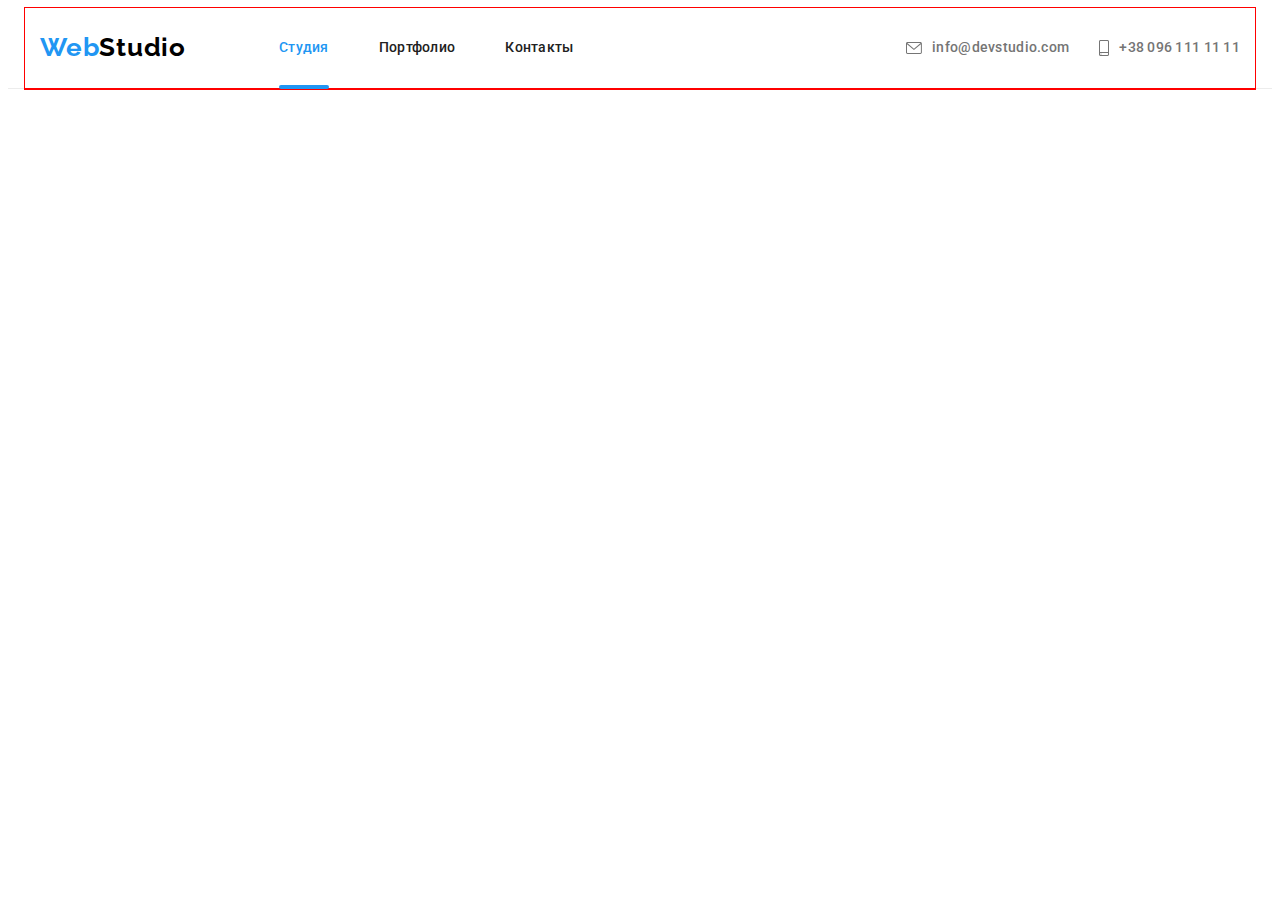
==== commit f446d3b7: "адаптирует хедер" ====
--- a/index.html
+++ b/index.html
@@ -32,7 +32,7 @@
             class="logo logo--light-theme header__logo link"
             ><span class="logo--firstpart">Web</span>Studio</a
           >
-          <!-- <ul class="list nav__list">
+          <ul class="list nav__list">
             <li class="nav__item">
               <a href="./index.html" class="nav__link link nav__link--active"
                 >Студия</a
@@ -44,9 +44,60 @@
             <li class="nav__item">
               <a href="" class="nav__link link">Контакты</a>
             </li>
-          </ul> -->
+          </ul>
         </nav>
-        <!-- <ul class="list header__contacts">
+
+        <!-- Mobile menu -->
+        <button class="nav__mobile-btn--burger" data-menu-open>
+          <svg class="nav__mobile-icon" width="40" height="40">
+            <use href="./images/sprite.svg#icon-mobile-menu"></use>
+          </svg>
+        </button>
+        <div class="nav__mobile-modal" data-menu>
+          <button class="nav__modal-btn--close" data-menu-close>
+            <svg class="nav__modal-icon" width="40" height="40">
+             <use href="./images/sprite.svg#icon-mobile-menu-close"></use>
+           </svg>
+          </button>
+
+          <ul class="list nav__modal-list">
+            <li class="nav__modal-item">
+              <a href="./index.html" class="nav__modal-link link nav__modal-link--active"
+                >Студия</a
+              >
+            </li>
+            <li class="nav__modal-item">
+              <a href="./portfolio.html" class="nav__modal-link link">Портфолио</a>
+            </li>
+            <li class="nav__modal-item">
+              <a href="" class="nav__modal-link link">Контакты</a>
+            </li>
+          </ul>
+          <div>
+          <p class="nav__modal-tel">+38 096 111 11 11</p>
+          <p class="nav__modal-mail">info@devstudio.com</p>
+
+          <ul class="list nav__modal-social">
+            <li class="nav__social-item">
+              <a href="#" class="nav__social-link link">Instagram</a
+              >
+            </li>
+            <li class="nav__social-item">
+              <a href="#" class="nav__social-link link">Twitter</a>
+            </li>
+            <li class="nav__social-item">
+              <a href="" class="nav__social-link link">Facebook</a>
+            </li>
+            <li class="nav__social-item">
+              <a href="" class="nav__social-link link">LinkedIn</a>
+            </li>
+          </ul>
+          </div>
+
+        </div>
+
+        <!-- Header contacts -->
+        <ul class="list header__contacts">
           <li class="header__item">
             <a href="mailto:info@devstudio.com" class="header__link link">
               <svg class="header__icon" width="16" height="12">
@@ -63,7 +114,7 @@
               +38 096 111 11 11</a
             >
           </li>
-        </ul> -->
+        </ul>
       </div>
     </header>
 
@@ -606,5 +657,6 @@
       </div>
     </div> -->
     <script src="./js/modal.js"></script>
+    <script src="./js/mobile-menu.js"></script>
   </body>
 </html>
--- a/css/main.min.css
+++ b/css/main.min.css
@@ -1,2 +1,2 @@
-:root{--primary-text-color: #212121;--second-text-color: #757575;--third-text-color: #ffffff;--accent-color: #2196f3;--logo-top-color: #000000;--second-decor-color: #f5f4fa;--address-tex-color: rgba(255, 255, 255, 0.6);--first-decor-color: #2f303a;--primary-background-color: #ffffff;--primary-icon-color: #afb1b8;--primary-font-family: "Roboto", sans-serif;--second-font-family: "Raleway", sans-serif;--transition: 250ms cubic-bezier(0.4, 0, 0.2, 1)}.visually-hidden{position:absolute;white-space:nowrap;width:1px;height:1px;overflow:hidden;border:0;padding:0;clip:rect(0 0 0 0);clip-path:inset(50%);margin:-1px}html{scroll-behavior:smooth}p,ul,h1,h2,h3,h4,h5{margin:0}img{display:block}ul{margin:0;padding:0}body{font-family:var(--primary-font-family)}button{cursor:pointer}.list{list-style:none}.link{text-decoration:none}.container{padding-left:15px;padding-right:15px;margin-left:auto;margin-right:auto;outline:1px solid red}@media screen and (min-width: 480px){.container{width:480px}}@media screen and (min-width: 768px){.container{width:768px}}@media screen and (min-width: 1200px){.container{width:1200px}}.portfolio{display:flex;flex-wrap:wrap}.container__portfolio{margin-left:-30px;margin-bottom:-30px;margin-top:50px}
+:root{--primary-text-color: #212121;--second-text-color: #757575;--third-text-color: #ffffff;--accent-color: #2196f3;--logo-top-color: #000000;--second-decor-color: #f5f4fa;--address-tex-color: rgba(255, 255, 255, 0.6);--first-decor-color: #2f303a;--primary-background-color: #ffffff;--primary-icon-color: #afb1b8;--primary-font-family: "Roboto", sans-serif;--second-font-family: "Raleway", sans-serif;--transition: 250ms cubic-bezier(0.4, 0, 0.2, 1)}.visually-hidden{position:absolute;white-space:nowrap;width:1px;height:1px;overflow:hidden;border:0;padding:0;clip:rect(0 0 0 0);clip-path:inset(50%);margin:-1px}html{scroll-behavior:smooth}p,ul,h1,h2,h3,h4,h5{margin:0}img{display:block}ul{margin:0;padding:0}body{font-family:var(--primary-font-family)}button{cursor:pointer}.list{list-style:none}.link{text-decoration:none}.container{padding-left:15px;padding-right:15px;margin-left:auto;margin-right:auto;outline:1px solid red}@media screen and (min-width: 480px){.container{width:480px}}@media screen and (min-width: 768px){.container{width:768px}}@media screen and (min-width: 1200px){.container{width:1200px}}.logo{font-family:var(--second-font-family);font-weight:700;font-size:26px;line-height:1.2;letter-spacing:.03em}.logo--firstpart{color:var(--accent-color)}.logo--light-theme{color:var(--logo-top-color)}.logo--dark-theme{color:var(--third-text-color)}@media screen and (min-width: 768px){.header__logo{margin-right:88px}}@media screen and (min-width: 1200px){.header__logo{margin-right:93px}}.footer__logo{display:block;margin-bottom:20px}.header{background-color:var(--primary-background-color);border-bottom:1px solid #ececec}.header__container{display:flex;align-items:center;justify-content:space-between}@media screen and (max-width: 767px){.header__container{padding-top:16px;padding-bottom:16px}}.header__contacts{display:flex}@media screen and (max-width: 767px){.header__contacts{display:none}}@media screen and (min-width: 768px){.header__contacts{flex-direction:column}}@media screen and (min-width: 1200px){.header__contacts{flex-direction:row;justify-content:center}}@media screen and (min-width: 768px){.header__item:not(:last-child){margin-bottom:10px}}@media screen and (min-width: 1200px){.header__item:not(:last-child){margin-right:30px;margin-bottom:0}}.header__link{display:flex;align-items:center;font-weight:500;font-size:14px;line-height:1.14;letter-spacing:.02em;color:var(--second-text-color);transition:color var(--transition)}.header__link:hover,.header__link:focus{color:var(--accent-color)}.header__icon{fill:var(--second-text-color);margin-right:10px;transition:fill var(--transition)}.header__link:hover .header__icon,.header__link:focus .header__icon{fill:var(--accent-color)}@media screen and (min-width: 768px){.nav,.nav__list{display:flex;align-items:center}}@media screen and (max-width: 767px){.nav__item{display:none}}@media screen and (min-width: 767px){.nav__item{position:relative}.nav__item:not(:last-child){margin-right:50px}}.nav__link{display:block;padding-top:32px;padding-bottom:32px;font-weight:500;font-size:14px;line-height:1.14;letter-spacing:.02em;color:var(--primary-text-color);cursor:pointer;transition:color var(--transition)}.nav__link:hover,.nav__link:focus{color:var(--accent-color)}.nav__link--active{color:var(--accent-color)}.nav__link--active::after{content:"";position:absolute;display:block;width:100%;height:4px;border-radius:2px;background-color:var(--accent-color);bottom:-1px}.nav__mobile-btn--burger{background-color:transparent;cursor:pointer;border:none;padding:0;line-height:0;transition:fill var(--transition)}.nav__mobile-btn--burger:hover,.nav__mobile-btn--burger:focus{fill:var(--accent-color)}@media screen and (min-width: 768px){.nav__mobile-btn--burger{display:none}}.nav__mobile-modal{position:fixed;z-index:10;display:flex;flex-direction:column;justify-content:space-between;top:0;left:0;width:100vw;height:100vh;padding-left:40px;padding-top:48px;padding-bottom:48px;background-color:var(--primary-background-color);opacity:0;visibility:hidden;pointer-events:none;transition:opacity var(--transition)}.nav__mobile-modal.is-open{opacity:1;visibility:visible;pointer-events:all}.nav__modal-btn--close{position:absolute;top:10px;right:15px;border:none;cursor:pointer;border:none;padding:0;line-height:0;background-color:transparent;transition:fill var(--transition)}.nav__modal-btn--close:hover,.nav__modal-btn--close:focus{fill:var(--accent-color)}.nav__modal-item{font-weight:500;font-size:40px;line-height:1.18;letter-spacing:.02em}.nav__modal-item:not(:last-child){margin-bottom:32px}.nav__modal-link{display:block;cursor:pointer;color:inherit;transition:color var(--transition)}.nav__modal-link:hover,.nav__modal-link:focus{color:var(--accent-color)}@media screen and (max-width: 479px){.nav__modal-link{font-size:8vw}}.nav__modal-link--active{color:var(--accent-color)}.nav__modal-tel{font-weight:500;font-size:34px;line-height:1.18;letter-spacing:.02em;color:var(--accent-color)}@media screen and (max-width: 479px){.nav__modal-tel{font-size:7.1vw}}.nav__modal-mail{margin-top:32px;font-weight:500;font-size:24px;line-height:1.17;letter-spacing:.02em;color:var(--second-text-color)}@media screen and (max-width: 479px){.nav__modal-mail{font-size:5vw}}.nav__modal-social{display:flex;margin-top:64px}.nav__social-item{padding-right:10px}.nav__social-item:not(:first-child){padding-left:10px}.nav__social-item:not(:last-child){border-right:1px solid rgba(33,33,33,0.2)}.nav__social-link{font-weight:500;font-size:18px;line-height:1.22;letter-spacing:.02em;color:var(--accent-color)}@media screen and (max-width: 479px){.nav__social-link{font-size:3.7vw}}.portfolio{display:flex;flex-wrap:wrap}.container__portfolio{margin-left:-30px;margin-bottom:-30px;margin-top:50px}
 /*# sourceMappingURL=main.min.css.map */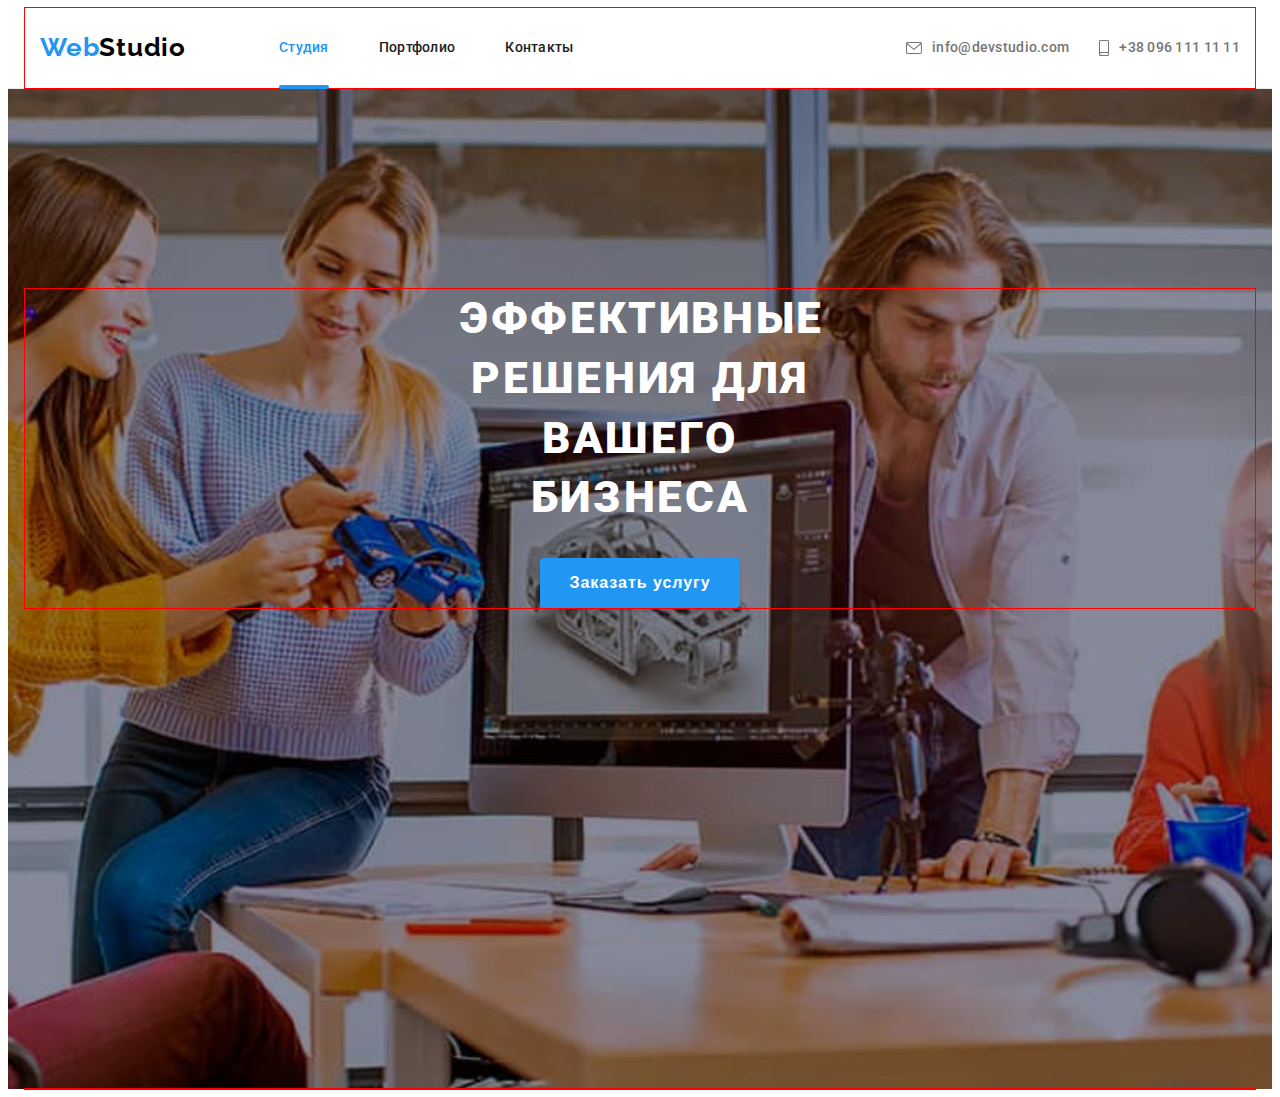
==== commit 24723cc0: "адаптирует герой" ====
--- a/index.html
+++ b/index.html
@@ -120,14 +120,14 @@
 
     <main>
       <!-- слайдер -->
-      <!-- <section class="hero">
+      <section class="hero">
         <div class="container">
           <h1 class="hero__title">Эффективные решения для вашего бизнеса</h1>
           <button type="button" class="button" data-modal-open>
             Заказать услугу
           </button>
         </div>
-      </section> -->
+      </section>
 
       <!-- секция наши преимущества -->
       <!-- <section class="benefits">
--- a/css/main.min.css
+++ b/css/main.min.css
@@ -1,2 +1,2 @@
-:root{--primary-text-color: #212121;--second-text-color: #757575;--third-text-color: #ffffff;--accent-color: #2196f3;--logo-top-color: #000000;--second-decor-color: #f5f4fa;--address-tex-color: rgba(255, 255, 255, 0.6);--first-decor-color: #2f303a;--primary-background-color: #ffffff;--primary-icon-color: #afb1b8;--primary-font-family: "Roboto", sans-serif;--second-font-family: "Raleway", sans-serif;--transition: 250ms cubic-bezier(0.4, 0, 0.2, 1)}.visually-hidden{position:absolute;white-space:nowrap;width:1px;height:1px;overflow:hidden;border:0;padding:0;clip:rect(0 0 0 0);clip-path:inset(50%);margin:-1px}html{scroll-behavior:smooth}p,ul,h1,h2,h3,h4,h5{margin:0}img{display:block}ul{margin:0;padding:0}body{font-family:var(--primary-font-family)}button{cursor:pointer}.list{list-style:none}.link{text-decoration:none}.container{padding-left:15px;padding-right:15px;margin-left:auto;margin-right:auto;outline:1px solid red}@media screen and (min-width: 480px){.container{width:480px}}@media screen and (min-width: 768px){.container{width:768px}}@media screen and (min-width: 1200px){.container{width:1200px}}.logo{font-family:var(--second-font-family);font-weight:700;font-size:26px;line-height:1.2;letter-spacing:.03em}.logo--firstpart{color:var(--accent-color)}.logo--light-theme{color:var(--logo-top-color)}.logo--dark-theme{color:var(--third-text-color)}@media screen and (min-width: 768px){.header__logo{margin-right:88px}}@media screen and (min-width: 1200px){.header__logo{margin-right:93px}}.footer__logo{display:block;margin-bottom:20px}.header{background-color:var(--primary-background-color);border-bottom:1px solid #ececec}.header__container{display:flex;align-items:center;justify-content:space-between}@media screen and (max-width: 767px){.header__container{padding-top:16px;padding-bottom:16px}}.header__contacts{display:flex}@media screen and (max-width: 767px){.header__contacts{display:none}}@media screen and (min-width: 768px){.header__contacts{flex-direction:column}}@media screen and (min-width: 1200px){.header__contacts{flex-direction:row;justify-content:center}}@media screen and (min-width: 768px){.header__item:not(:last-child){margin-bottom:10px}}@media screen and (min-width: 1200px){.header__item:not(:last-child){margin-right:30px;margin-bottom:0}}.header__link{display:flex;align-items:center;font-weight:500;font-size:14px;line-height:1.14;letter-spacing:.02em;color:var(--second-text-color);transition:color var(--transition)}.header__link:hover,.header__link:focus{color:var(--accent-color)}.header__icon{fill:var(--second-text-color);margin-right:10px;transition:fill var(--transition)}.header__link:hover .header__icon,.header__link:focus .header__icon{fill:var(--accent-color)}@media screen and (min-width: 768px){.nav,.nav__list{display:flex;align-items:center}}@media screen and (max-width: 767px){.nav__item{display:none}}@media screen and (min-width: 767px){.nav__item{position:relative}.nav__item:not(:last-child){margin-right:50px}}.nav__link{display:block;padding-top:32px;padding-bottom:32px;font-weight:500;font-size:14px;line-height:1.14;letter-spacing:.02em;color:var(--primary-text-color);cursor:pointer;transition:color var(--transition)}.nav__link:hover,.nav__link:focus{color:var(--accent-color)}.nav__link--active{color:var(--accent-color)}.nav__link--active::after{content:"";position:absolute;display:block;width:100%;height:4px;border-radius:2px;background-color:var(--accent-color);bottom:-1px}.nav__mobile-btn--burger{background-color:transparent;cursor:pointer;border:none;padding:0;line-height:0;transition:fill var(--transition)}.nav__mobile-btn--burger:hover,.nav__mobile-btn--burger:focus{fill:var(--accent-color)}@media screen and (min-width: 768px){.nav__mobile-btn--burger{display:none}}.nav__mobile-modal{position:fixed;z-index:10;display:flex;flex-direction:column;justify-content:space-between;top:0;left:0;width:100vw;height:100vh;padding-left:40px;padding-top:48px;padding-bottom:48px;background-color:var(--primary-background-color);opacity:0;visibility:hidden;pointer-events:none;transition:opacity var(--transition)}.nav__mobile-modal.is-open{opacity:1;visibility:visible;pointer-events:all}.nav__modal-btn--close{position:absolute;top:10px;right:15px;border:none;cursor:pointer;border:none;padding:0;line-height:0;background-color:transparent;transition:fill var(--transition)}.nav__modal-btn--close:hover,.nav__modal-btn--close:focus{fill:var(--accent-color)}.nav__modal-item{font-weight:500;font-size:40px;line-height:1.18;letter-spacing:.02em}.nav__modal-item:not(:last-child){margin-bottom:32px}.nav__modal-link{display:block;cursor:pointer;color:inherit;transition:color var(--transition)}.nav__modal-link:hover,.nav__modal-link:focus{color:var(--accent-color)}@media screen and (max-width: 479px){.nav__modal-link{font-size:8vw}}.nav__modal-link--active{color:var(--accent-color)}.nav__modal-tel{font-weight:500;font-size:34px;line-height:1.18;letter-spacing:.02em;color:var(--accent-color)}@media screen and (max-width: 479px){.nav__modal-tel{font-size:7.1vw}}.nav__modal-mail{margin-top:32px;font-weight:500;font-size:24px;line-height:1.17;letter-spacing:.02em;color:var(--second-text-color)}@media screen and (max-width: 479px){.nav__modal-mail{font-size:5vw}}.nav__modal-social{display:flex;margin-top:64px}.nav__social-item{padding-right:10px}.nav__social-item:not(:first-child){padding-left:10px}.nav__social-item:not(:last-child){border-right:1px solid rgba(33,33,33,0.2)}.nav__social-link{font-weight:500;font-size:18px;line-height:1.22;letter-spacing:.02em;color:var(--accent-color)}@media screen and (max-width: 479px){.nav__social-link{font-size:3.7vw}}.portfolio{display:flex;flex-wrap:wrap}.container__portfolio{margin-left:-30px;margin-bottom:-30px;margin-top:50px}
+:root{--primary-text-color: #212121;--second-text-color: #757575;--third-text-color: #ffffff;--accent-color: #2196f3;--logo-top-color: #000000;--second-decor-color: #f5f4fa;--address-tex-color: rgba(255, 255, 255, 0.6);--first-decor-color: #2f303a;--primary-background-color: #ffffff;--primary-icon-color: #afb1b8;--primary-font-family: "Roboto", sans-serif;--second-font-family: "Raleway", sans-serif;--transition: 250ms cubic-bezier(0.4, 0, 0.2, 1)}.visually-hidden{position:absolute;white-space:nowrap;width:1px;height:1px;overflow:hidden;border:0;padding:0;clip:rect(0 0 0 0);clip-path:inset(50%);margin:-1px}html{scroll-behavior:smooth}p,ul,h1,h2,h3,h4,h5{margin:0}img{display:block}ul{margin:0;padding:0}body{font-family:var(--primary-font-family)}button{cursor:pointer}.list{list-style:none}.link{text-decoration:none}.container{padding-left:15px;padding-right:15px;margin-left:auto;margin-right:auto;outline:1px solid red}@media screen and (min-width: 480px){.container{width:480px}}@media screen and (min-width: 768px){.container{width:768px}}@media screen and (min-width: 1200px){.container{width:1200px}}.logo{font-family:var(--second-font-family);font-weight:700;font-size:26px;line-height:1.2;letter-spacing:.03em}.logo--firstpart{color:var(--accent-color)}.logo--light-theme{color:var(--logo-top-color)}.logo--dark-theme{color:var(--third-text-color)}@media screen and (min-width: 768px){.header__logo{margin-right:88px}}@media screen and (min-width: 1200px){.header__logo{margin-right:93px}}.footer__logo{display:block;margin-bottom:20px}.button{display:flex;align-items:center;justify-content:center;width:200px;height:50px;border:none;border-radius:4px;padding:0;margin-left:auto;margin-right:auto;font-weight:700;font-size:16px;line-height:1.87;letter-spacing:.06em;text-align:center;color:var(--third-text-color);background-color:var(--accent-color);box-shadow:0px 4px 4px rgba(0,0,0,0.15)}.header{background-color:var(--primary-background-color);border-bottom:1px solid #ececec}.header__container{display:flex;align-items:center;justify-content:space-between}@media screen and (max-width: 767px){.header__container{padding-top:10px;padding-bottom:10px}}.header__contacts{display:flex}@media screen and (max-width: 767px){.header__contacts{display:none}}@media screen and (min-width: 768px){.header__contacts{flex-direction:column}}@media screen and (min-width: 1200px){.header__contacts{flex-direction:row;justify-content:center}}@media screen and (min-width: 768px){.header__item:not(:last-child){margin-bottom:10px}}@media screen and (min-width: 1200px){.header__item:not(:last-child){margin-right:30px;margin-bottom:0}}.header__link{display:flex;align-items:center;font-weight:500;font-size:14px;line-height:1.14;letter-spacing:.02em;color:var(--second-text-color);transition:color var(--transition)}.header__link:hover,.header__link:focus{color:var(--accent-color)}.header__icon{fill:var(--second-text-color);margin-right:10px;transition:fill var(--transition)}.header__link:hover .header__icon,.header__link:focus .header__icon{fill:var(--accent-color)}@media screen and (min-width: 768px){.nav,.nav__list{display:flex;align-items:center}}@media screen and (max-width: 767px){.nav__item{display:none}}@media screen and (min-width: 767px){.nav__item{position:relative}.nav__item:not(:last-child){margin-right:50px}}.nav__link{display:block;padding-top:32px;padding-bottom:32px;font-weight:500;font-size:14px;line-height:1.14;letter-spacing:.02em;color:var(--primary-text-color);cursor:pointer;transition:color var(--transition)}.nav__link:hover,.nav__link:focus{color:var(--accent-color)}.nav__link--active{color:var(--accent-color)}.nav__link--active::after{content:"";position:absolute;display:block;width:100%;height:4px;border-radius:2px;background-color:var(--accent-color);bottom:-1px}.nav__mobile-btn--burger{background-color:transparent;cursor:pointer;border:none;padding:0;line-height:0;transition:fill var(--transition)}.nav__mobile-btn--burger:hover,.nav__mobile-btn--burger:focus{fill:var(--accent-color)}@media screen and (min-width: 768px){.nav__mobile-btn--burger{display:none}}.nav__mobile-modal{position:fixed;z-index:10;display:flex;flex-direction:column;justify-content:space-between;top:0;left:0;width:100vw;height:100vh;padding-left:40px;padding-top:48px;padding-bottom:48px;background-color:var(--primary-background-color);opacity:0;visibility:hidden;pointer-events:none;transition:opacity var(--transition)}.nav__mobile-modal.is-open{opacity:1;visibility:visible;pointer-events:all}.nav__modal-btn--close{position:absolute;top:10px;right:15px;border:none;cursor:pointer;border:none;padding:0;line-height:0;background-color:transparent;transition:fill var(--transition)}.nav__modal-btn--close:hover,.nav__modal-btn--close:focus{fill:var(--accent-color)}.nav__modal-item{font-weight:500;font-size:40px;line-height:1.18;letter-spacing:.02em}.nav__modal-item:not(:last-child){margin-bottom:32px}.nav__modal-link{display:block;cursor:pointer;color:inherit;transition:color var(--transition)}.nav__modal-link:hover,.nav__modal-link:focus{color:var(--accent-color)}@media screen and (max-width: 479px){.nav__modal-link{font-size:8vw}}.nav__modal-link--active{color:var(--accent-color)}.nav__modal-tel{font-weight:500;font-size:34px;line-height:1.18;letter-spacing:.02em;color:var(--accent-color)}@media screen and (max-width: 479px){.nav__modal-tel{font-size:7.1vw}}.nav__modal-mail{margin-top:32px;font-weight:500;font-size:24px;line-height:1.17;letter-spacing:.02em;color:var(--second-text-color)}@media screen and (max-width: 479px){.nav__modal-mail{font-size:5vw}}.nav__modal-social{display:flex;margin-top:64px}.nav__social-item{padding-right:10px}.nav__social-item:not(:first-child){padding-left:10px}.nav__social-item:not(:last-child){border-right:1px solid rgba(33,33,33,0.2)}.nav__social-link{font-weight:500;font-size:18px;line-height:1.22;letter-spacing:.02em;color:var(--accent-color)}@media screen and (max-width: 479px){.nav__social-link{font-size:3.7vw}}.hero{padding-top:118px;padding-bottom:118px;margin:0 auto;background-color:var(--first-decor-color);background-image:linear-gradient(rgba(47,48,58,0.4), rgba(47,48,58,0.4)),url(../images/hero-mob1x.jpg);background-repeat:no-repeat;background-position:center;background-size:cover;max-width:480px;height:400px}@media screen and (min-device-pixel-ratio: 2), (min-resolution: 192dpi), (min-resolution: 2dppx){.hero{background-image:url(../images/hero-mob2x.jpg)}}@media screen and (min-width: 768px){.hero{background-image:url(../images/hero-tablet1x.jpg);max-width:768px}}@media screen and (min-device-pixel-ratio: 2), (min-resolution: 192dpi), (min-resolution: 2dppx){.hero{background-image:url(../images/hero-tablet2x.jpg)}}@media screen and (min-width: 1200px){.hero{background-image:url(../images/hero-desctop1x.jpg);max-width:1600px;height:600px;padding-top:200px;padding-bottom:200px}}@media screen and (min-device-pixel-ratio: 2), (min-resolution: 192dpi), (min-resolution: 2dppx){.hero{background-image:url(../images/hero-desctop2x.jpg)}}.hero__title{margin-left:auto;margin-right:auto;margin-bottom:30px;max-width:360px;font-weight:900;font-size:26px;line-height:1.62;letter-spacing:.06em;color:var(--third-text-color);text-align:center;text-transform:uppercase}@media screen and (min-width: 1200px){.hero__title{font-weight:900;font-size:44px;line-height:1.36;letter-spacing:.06em;width:696px}}.portfolio{display:flex;flex-wrap:wrap}.container__portfolio{margin-left:-30px;margin-bottom:-30px;margin-top:50px}
 /*# sourceMappingURL=main.min.css.map */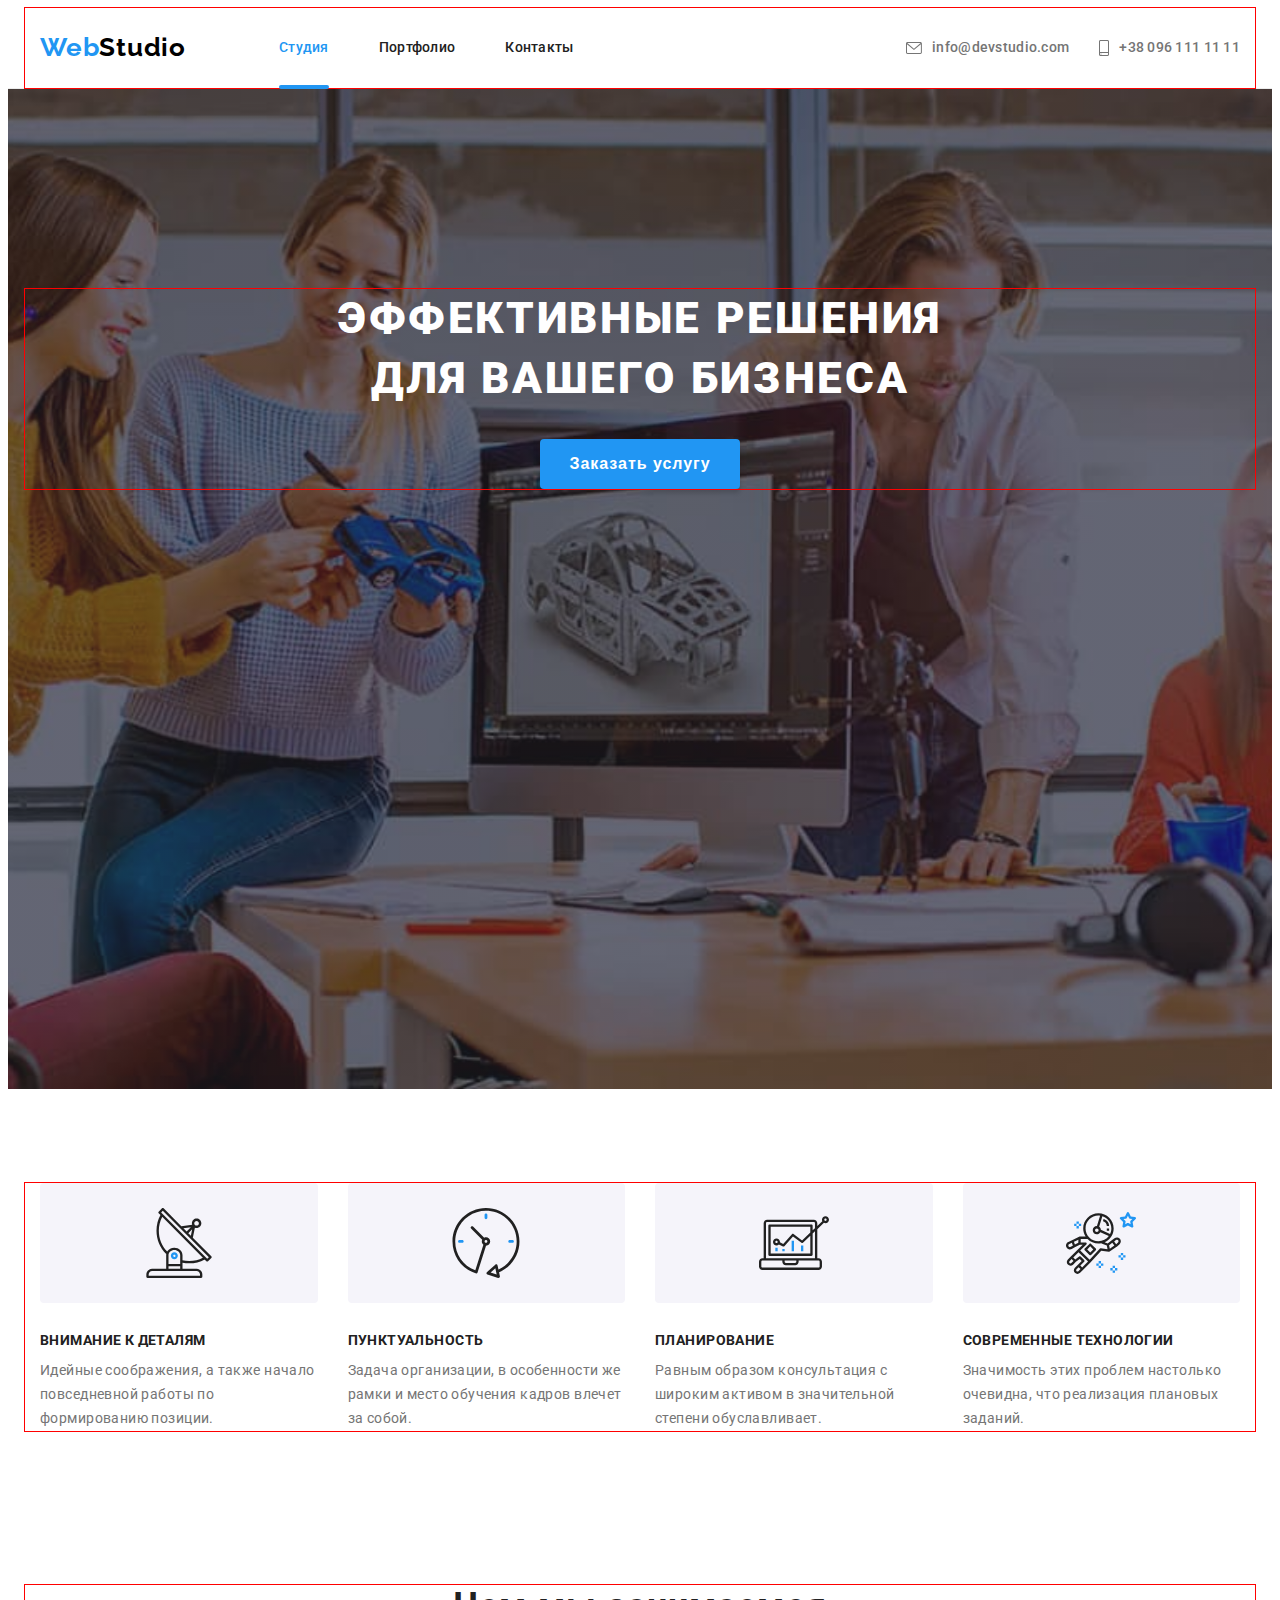
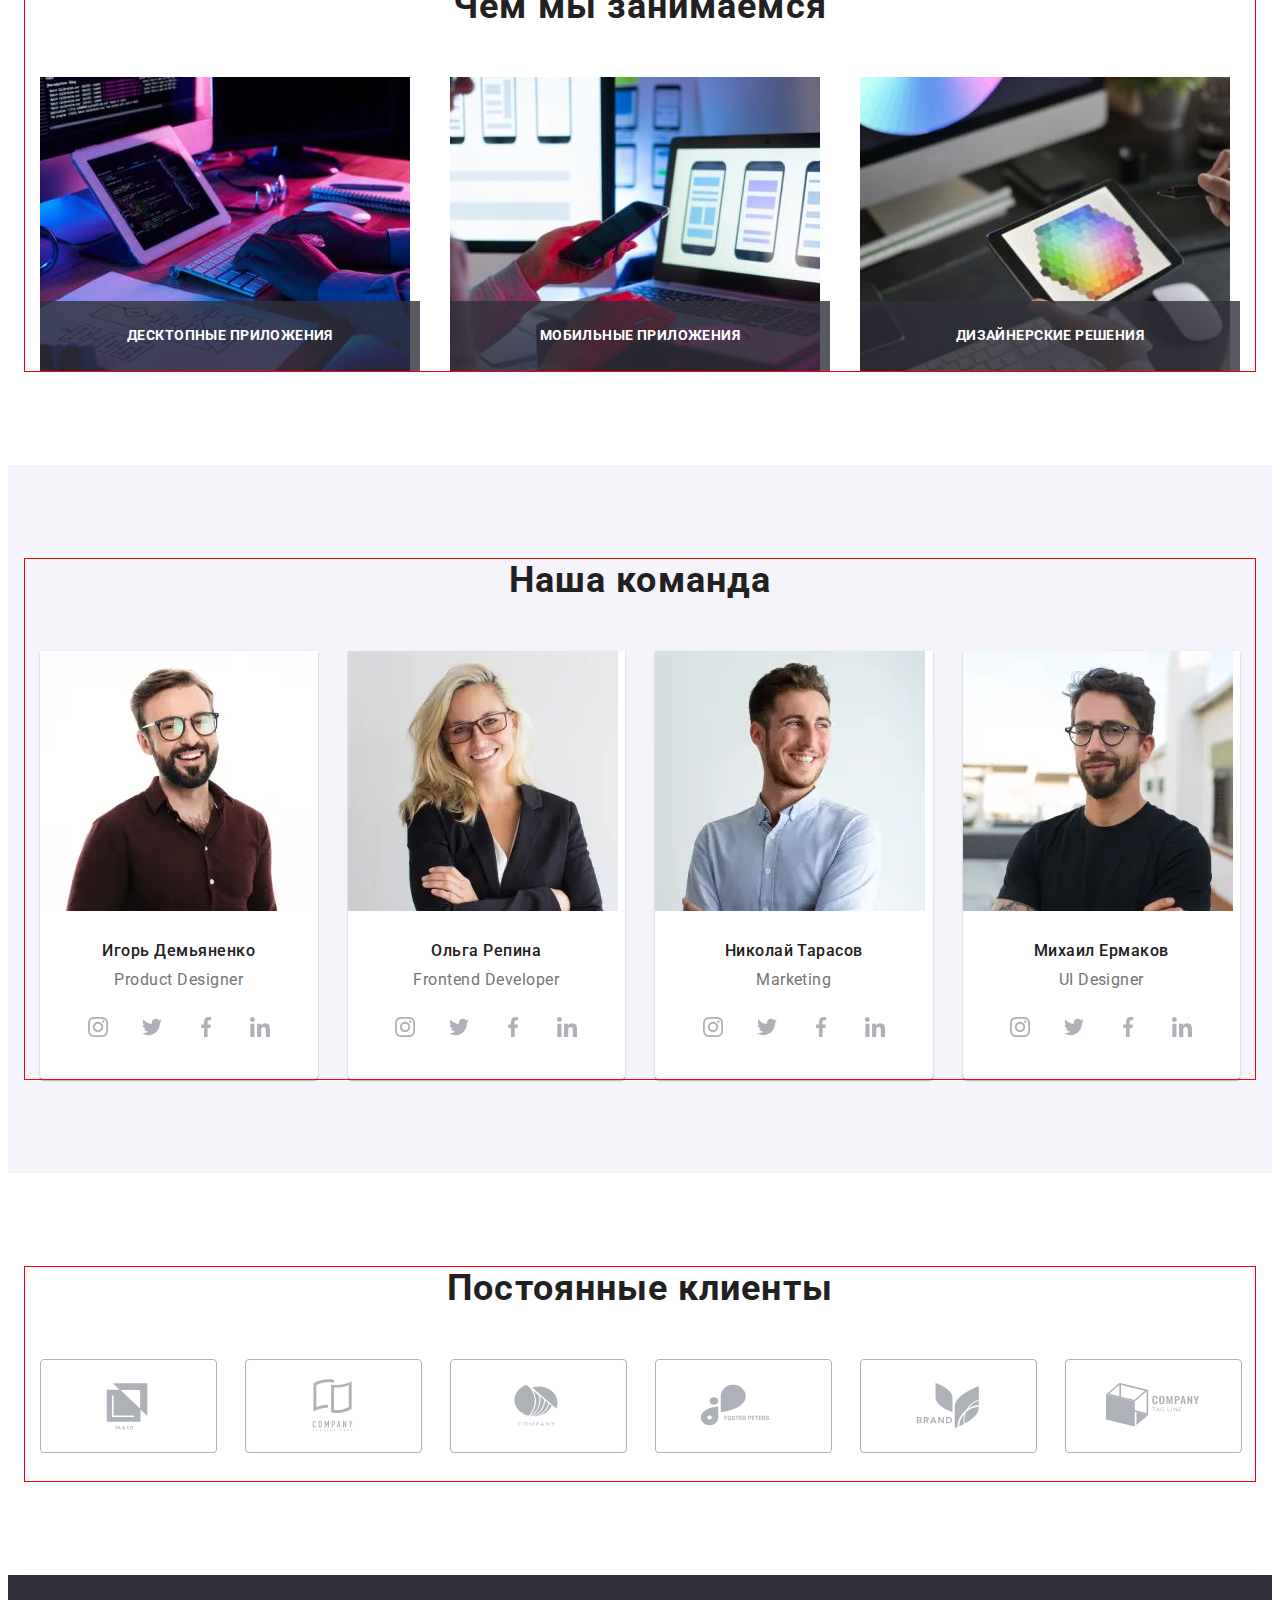
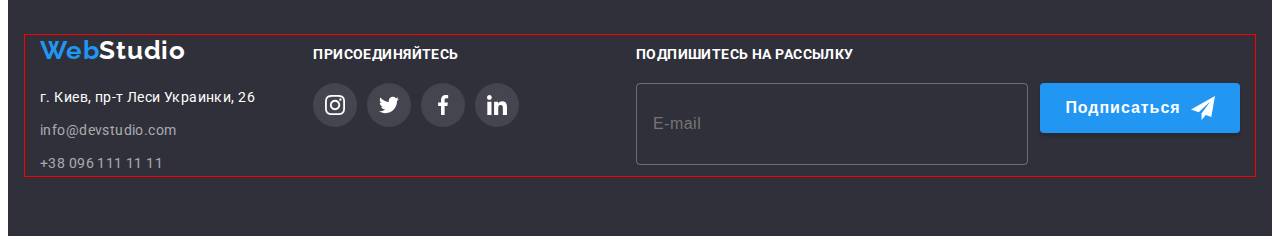
==== commit 9629b069: "адаптирует основные страницы и css" ====
--- a/index.html
+++ b/index.html
@@ -56,44 +56,46 @@
         <div class="nav__mobile-modal" data-menu>
           <button class="nav__modal-btn--close" data-menu-close>
             <svg class="nav__modal-icon" width="40" height="40">
-             <use href="./images/sprite.svg#icon-mobile-menu-close"></use>
-           </svg>
+              <use href="./images/sprite.svg#icon-mobile-menu-close"></use>
+            </svg>
           </button>
 
           <ul class="list nav__modal-list">
             <li class="nav__modal-item">
-              <a href="./index.html" class="nav__modal-link link nav__modal-link--active"
+              <a
+                href="./index.html"
+                class="nav__modal-link link nav__modal-link--active"
                 >Студия</a
               >
             </li>
             <li class="nav__modal-item">
-              <a href="./portfolio.html" class="nav__modal-link link">Портфолио</a>
+              <a href="./portfolio.html" class="nav__modal-link link"
+                >Портфолио</a
+              >
             </li>
             <li class="nav__modal-item">
               <a href="" class="nav__modal-link link">Контакты</a>
             </li>
           </ul>
           <div>
-          <p class="nav__modal-tel">+38 096 111 11 11</p>
-          <p class="nav__modal-mail">info@devstudio.com</p>
-
-          <ul class="list nav__modal-social">
-            <li class="nav__social-item">
-              <a href="#" class="nav__social-link link">Instagram</a
-              >
-            </li>
-            <li class="nav__social-item">
-              <a href="#" class="nav__social-link link">Twitter</a>
-            </li>
-            <li class="nav__social-item">
-              <a href="" class="nav__social-link link">Facebook</a>
-            </li>
-            <li class="nav__social-item">
-              <a href="" class="nav__social-link link">LinkedIn</a>
-            </li>
-          </ul>
+            <p class="nav__modal-tel">+38 096 111 11 11</p>
+            <p class="nav__modal-mail">info@devstudio.com</p>
+
+            <ul class="list nav__modal-social">
+              <li class="nav__social-item">
+                <a href="#" class="nav__social-link link">Instagram</a>
+              </li>
+              <li class="nav__social-item">
+                <a href="#" class="nav__social-link link">Twitter</a>
+              </li>
+              <li class="nav__social-item">
+                <a href="" class="nav__social-link link">Facebook</a>
+              </li>
+              <li class="nav__social-item">
+                <a href="" class="nav__social-link link">LinkedIn</a>
+              </li>
+            </ul>
           </div>
-
         </div>
 
         <!-- Header contacts -->
@@ -130,7 +132,7 @@
       </section>
 
       <!-- секция наши преимущества -->
-      <!-- <section class="benefits">
+      <section class="benefits">
         <div class="container">
           <h2 class="visually-hidden">Наши преимущества</h2>
           <ul class="list benefits__list">
@@ -184,10 +186,10 @@
             </li>
           </ul>
         </div>
-      </section> -->
+      </section>
 
       <!-- секция чем мы занимаемся -->
-      <!-- <section class="section services">
+      <section class="section services">
         <div class="container">
           <h2 class="section__title">Чем мы занимаемся</h2>
           <ul class="list services__list">
@@ -220,20 +222,72 @@
             </li>
           </ul>
         </div>
-      </section> -->
+      </section>
 
       <!-- секция с командой -->
-      <!-- <section class="section team">
+      <section class="section team">
         <div class="container">
           <h2 class="section__title">Наша команда</h2>
           <ul class="list team__list">
             <li class="team__item">
-              <img
-                src="./images/about-us-igor.jpg"
-                alt="Игорь Демьяненко"
-                width="270"
-                height="260"
-              />
+              <picture>
+                <source
+                  media="(min-width: 1200px)"
+                  srcset="
+                    ./images/team/team1-desc1x.webp 1x,
+                    ./images/team/team1-desc2x.webp 2x,
+                    ./images/team/team1-desc3x.webp 3x
+                  "
+                  type="image/webp"
+                />
+                <source
+                  media="(min-width: 1200px)"
+                  srcset="
+                    ./images/team/team1-desc1x.jpg 1x,
+                    ./images/team/team1-desc2x.jpg 2x,
+                    ./images/team/team1-desc3x.jpg 3x
+                  "
+                />
+
+                <source
+                  media="(min-width: 768px)"
+                  srcset="
+                    ./images/team/team1-tab1x.webp 1x,
+                    ./images/team/team1-tab2x.webp 2x,
+                    ./images/team/team1-tab3x.webp 3x
+                  "
+                  type="image/webp"
+                />
+                <source
+                  media="(min-width: 768px)"
+                  srcset="
+                    ./images/team/team1-tab1x.jpg 1x,
+                    ./images/team/team1-tab2x.jpg 2x,
+                    ./images/team/team1-tab3x.jpg 3x
+                  "
+                />
+
+                <source
+                  media="(max-width: 767px)"
+                  srcset="
+                    ./images/team/team1-mob1x.webp 1x,
+                    ./images/team/team1-mob2x.webp 2x,
+                    ./images/team/team1-mob3x.webp 3x
+                  "
+                  type="image/webp"
+                />
+                <source
+                  media="(max-width: 767px)"
+                  srcset="
+                    ./images/team/team1-mob1x.jpg 1x,
+                    ./images/team/team1-mob2x.jpg 2x,
+                    ./images/team/team1-mob3x.jpg 3x
+                  "
+                />
+
+                <img src="#" alt="Игорь Демьяненко" />
+              </picture>
+
               <div class="team__wrapper">
                 <h3 class="team__name">Игорь Демьяненко</h3>
                 <p lang="en" class="team__position">Product Designer</p>
@@ -270,12 +324,64 @@
               </div>
             </li>
             <li class="team__item">
-              <img
-                src="./images/about-us-olga.jpg"
-                alt="Ольга Репина"
-                width="270"
-                height="260"
-              />
+              <picture>
+                <source
+                  media="(min-width: 1200px)"
+                  srcset="
+                    ./images/team/team2-desc1x.webp 1x,
+                    ./images/team/team2-desc2x.webp 2x,
+                    ./images/team/team2-desc3x.webp 3x
+                  "
+                  type="image/webp"
+                />
+                <source
+                  media="(min-width: 1200px)"
+                  srcset="
+                    ./images/team/team2-desc1x.jpg 1x,
+                    ./images/team/team2-desc2x.jpg 2x,
+                    ./images/team/team2-desc3x.jpg 3x
+                  "
+                />
+
+                <source
+                  media="(min-width: 768px)"
+                  srcset="
+                    ./images/team/team2-tab1x.webp 1x,
+                    ./images/team/team2-tab2x.webp 2x,
+                    ./images/team/team2-tab3x.webp 3x
+                  "
+                  type="image/webp"
+                />
+                <source
+                  media="(min-width: 768px)"
+                  srcset="
+                    ./images/team/team2-tab1x.jpg 1x,
+                    ./images/team/team2-tab2x.jpg 2x,
+                    ./images/team/team2-tab3x.jpg 3x
+                  "
+                />
+
+                <source
+                  media="(max-width: 767px)"
+                  srcset="
+                    ./images/team/team2-mob1x.webp 1x,
+                    ./images/team/team2-mob2x.webp 2x,
+                    ./images/team/team2-mob3x.webp 3x
+                  "
+                  type="image/webp"
+                />
+                <source
+                  media="(max-width: 767px)"
+                  srcset="
+                    ./images/team/team2-mob1x.jpg 1x,
+                    ./images/team/team2-mob2x.jpg 2x,
+                    ./images/team/team2-mob3x.jpg 3x
+                  "
+                />
+
+                <img src="#" alt="Ольга Репина" />
+              </picture>
+
               <div class="team__wrapper">
                 <h3 class="team__name">Ольга Репина</h3>
                 <p lang="en" class="team__position">Frontend Developer</p>
@@ -312,12 +418,64 @@
               </div>
             </li>
             <li class="team__item">
-              <img
-                src="./images/about-us-nikolay.jpg"
-                alt="Николай Тарасов"
-                width="270"
-                height="260"
-              />
+              <picture>
+                <source
+                  media="(min-width: 1200px)"
+                  srcset="
+                    ./images/team/team3-desc1x.webp 1x,
+                    ./images/team/team3-desc2x.webp 2x,
+                    ./images/team/team3-desc3x.webp 3x
+                  "
+                  type="image/webp"
+                />
+                <source
+                  media="(min-width: 1200px)"
+                  srcset="
+                    ./images/team/team3-desc1x.jpg 1x,
+                    ./images/team/team3-desc2x.jpg 2x,
+                    ./images/team/team3-desc3x.jpg 3x
+                  "
+                />
+
+                <source
+                  media="(min-width: 768px)"
+                  srcset="
+                    ./images/team/team3-tab1x.webp 1x,
+                    ./images/team/team3-tab2x.webp 2x,
+                    ./images/team/team3-tab3x.webp 3x
+                  "
+                  type="image/webp"
+                />
+                <source
+                  media="(min-width: 768px)"
+                  srcset="
+                    ./images/team/team3-tab1x.jpg 1x,
+                    ./images/team/team3-tab2x.jpg 2x,
+                    ./images/team/team3-tab3x.jpg 3x
+                  "
+                />
+
+                <source
+                  media="(max-width: 767px)"
+                  srcset="
+                    ./images/team/team3-mob1x.webp 1x,
+                    ./images/team/team3-mob2x.webp 2x,
+                    ./images/team/team3-mob3x.webp 3x
+                  "
+                  type="image/webp"
+                />
+                <source
+                  media="(max-width: 767px)"
+                  srcset="
+                    ./images/team/team3-mob1x.jpg 1x,
+                    ./images/team/team3-mob2x.jpg 2x,
+                    ./images/team/team3-mob3x.jpg 3x
+                  "
+                />
+
+                <img src="#" alt="Николай Тарасов" />
+              </picture>
+
               <div class="team__wrapper">
                 <h3 class="team__name">Николай Тарасов</h3>
                 <p lang="en" class="team__position">Marketing</p>
@@ -354,12 +512,64 @@
               </div>
             </li>
             <li class="team__item">
-              <img
-                src="./images/about-us-mikhail.jpg"
-                alt="Михаил Ермаков"
-                width="270"
-                height="260"
-              />
+              <picture>
+                <source
+                  media="(min-width: 1200px)"
+                  srcset="
+                    ./images/team/team4-desc1x.webp 1x,
+                    ./images/team/team4-desc2x.webp 2x,
+                    ./images/team/team4-desc3x.webp 3x
+                  "
+                  type="image/webp"
+                />
+                <source
+                  media="(min-width: 1200px)"
+                  srcset="
+                    ./images/team/team4-desc1x.jpg 1x,
+                    ./images/team/team4-desc2x.jpg 2x,
+                    ./images/team/team4-desc3x.jpg 3x
+                  "
+                />
+
+                <source
+                  media="(min-width: 768px)"
+                  srcset="
+                    ./images/team/team4-tab1x.webp 1x,
+                    ./images/team/team4-tab2x.webp 2x,
+                    ./images/team/team4-tab3x.webp 3x
+                  "
+                  type="image/webp"
+                />
+                <source
+                  media="(min-width: 768px)"
+                  srcset="
+                    ./images/team/team4-tab1x.jpg 1x,
+                    ./images/team/team4-tab2x.jpg 2x,
+                    ./images/team/team4-tab3x.jpg 3x
+                  "
+                />
+
+                <source
+                  media="(max-width: 767px)"
+                  srcset="
+                    ./images/team/team4-mob1x.webp 1x,
+                    ./images/team/team4-mob2x.webp 2x,
+                    ./images/team/team4-mob3x.webp 3x
+                  "
+                  type="image/webp"
+                />
+                <source
+                  media="(max-width: 767px)"
+                  srcset="
+                    ./images/team/team4-mob1x.jpg 1x,
+                    ./images/team/team4-mob2x.jpg 2x,
+                    ./images/team/team4-mob3x.jpg 3x
+                  "
+                />
+
+                <img src="#" alt="Михаил Ермаков" />
+              </picture>
+
               <div class="team__wrapper">
                 <h3 class="team__name">Михаил Ермаков</h3>
                 <p lang="en" class="team__position">UI Designer</p>
@@ -397,11 +607,11 @@
             </li>
           </ul>
         </div>
-      </section> -->
+      </section>
 
       <!-- секция с клиентами  -->
 
-      <!-- <section class="section clients">
+      <section class="section clients">
         <div class="container">
           <h2 class="section__title">Постоянные клиенты</h2>
           <ul class="list clients__list">
@@ -449,12 +659,12 @@
             </li>
           </ul>
         </div>
-      </section> -->
+      </section>
     </main>
     <!-- футер -->
     <footer class="footer">
       <div class="container footer__wrapper-general">
-        <!-- <div class="footer__wrapper-left">
+        <div class="footer__wrapper-left">
           <a href="" lang="en" class="logo footer__logo logo--dark-theme link"
             ><span class="logo--firstpart">Web</span>Studio</a
           >
@@ -485,8 +695,8 @@
               </li>
             </ul>
           </address>
-        </div> -->
-        <!-- <div class="footer__wrapper-center">
+        </div>
+        <div class="footer__wrapper-center">
           <p lang="en" class="footer__title">присоединяйтесь</p>
           <ul class="social-list list">
             <li class="social-list__item">
@@ -546,8 +756,8 @@
               </a>
             </li>
           </ul>
-        </div> -->
-        <!-- <div class="footer__wrapper-right">
+        </div>
+        <div class="footer__wrapper-right">
           <p lang="en" class="footer__title">Подпишитесь на рассылку</p>
           <form action="#" class="footer__form">
             <label class="footer__field">
@@ -569,7 +779,7 @@
           </form>
         </div>
       </div>
-    </footer> -->
+    </footer>
 
     <!-- модалка -->
     <!-- <div class="backdrop is-hidden" data-modal>
--- a/css/main.min.css
+++ b/css/main.min.css
@@ -1,2 +1,2 @@
-:root{--primary-text-color: #212121;--second-text-color: #757575;--third-text-color: #ffffff;--accent-color: #2196f3;--logo-top-color: #000000;--second-decor-color: #f5f4fa;--address-tex-color: rgba(255, 255, 255, 0.6);--first-decor-color: #2f303a;--primary-background-color: #ffffff;--primary-icon-color: #afb1b8;--primary-font-family: "Roboto", sans-serif;--second-font-family: "Raleway", sans-serif;--transition: 250ms cubic-bezier(0.4, 0, 0.2, 1)}.visually-hidden{position:absolute;white-space:nowrap;width:1px;height:1px;overflow:hidden;border:0;padding:0;clip:rect(0 0 0 0);clip-path:inset(50%);margin:-1px}html{scroll-behavior:smooth}p,ul,h1,h2,h3,h4,h5{margin:0}img{display:block}ul{margin:0;padding:0}body{font-family:var(--primary-font-family)}button{cursor:pointer}.list{list-style:none}.link{text-decoration:none}.container{padding-left:15px;padding-right:15px;margin-left:auto;margin-right:auto;outline:1px solid red}@media screen and (min-width: 480px){.container{width:480px}}@media screen and (min-width: 768px){.container{width:768px}}@media screen and (min-width: 1200px){.container{width:1200px}}.logo{font-family:var(--second-font-family);font-weight:700;font-size:26px;line-height:1.2;letter-spacing:.03em}.logo--firstpart{color:var(--accent-color)}.logo--light-theme{color:var(--logo-top-color)}.logo--dark-theme{color:var(--third-text-color)}@media screen and (min-width: 768px){.header__logo{margin-right:88px}}@media screen and (min-width: 1200px){.header__logo{margin-right:93px}}.footer__logo{display:block;margin-bottom:20px}.button{display:flex;align-items:center;justify-content:center;width:200px;height:50px;border:none;border-radius:4px;padding:0;margin-left:auto;margin-right:auto;font-weight:700;font-size:16px;line-height:1.87;letter-spacing:.06em;text-align:center;color:var(--third-text-color);background-color:var(--accent-color);box-shadow:0px 4px 4px rgba(0,0,0,0.15)}.header{background-color:var(--primary-background-color);border-bottom:1px solid #ececec}.header__container{display:flex;align-items:center;justify-content:space-between}@media screen and (max-width: 767px){.header__container{padding-top:10px;padding-bottom:10px}}.header__contacts{display:flex}@media screen and (max-width: 767px){.header__contacts{display:none}}@media screen and (min-width: 768px){.header__contacts{flex-direction:column}}@media screen and (min-width: 1200px){.header__contacts{flex-direction:row;justify-content:center}}@media screen and (min-width: 768px){.header__item:not(:last-child){margin-bottom:10px}}@media screen and (min-width: 1200px){.header__item:not(:last-child){margin-right:30px;margin-bottom:0}}.header__link{display:flex;align-items:center;font-weight:500;font-size:14px;line-height:1.14;letter-spacing:.02em;color:var(--second-text-color);transition:color var(--transition)}.header__link:hover,.header__link:focus{color:var(--accent-color)}.header__icon{fill:var(--second-text-color);margin-right:10px;transition:fill var(--transition)}.header__link:hover .header__icon,.header__link:focus .header__icon{fill:var(--accent-color)}@media screen and (min-width: 768px){.nav,.nav__list{display:flex;align-items:center}}@media screen and (max-width: 767px){.nav__item{display:none}}@media screen and (min-width: 767px){.nav__item{position:relative}.nav__item:not(:last-child){margin-right:50px}}.nav__link{display:block;padding-top:32px;padding-bottom:32px;font-weight:500;font-size:14px;line-height:1.14;letter-spacing:.02em;color:var(--primary-text-color);cursor:pointer;transition:color var(--transition)}.nav__link:hover,.nav__link:focus{color:var(--accent-color)}.nav__link--active{color:var(--accent-color)}.nav__link--active::after{content:"";position:absolute;display:block;width:100%;height:4px;border-radius:2px;background-color:var(--accent-color);bottom:-1px}.nav__mobile-btn--burger{background-color:transparent;cursor:pointer;border:none;padding:0;line-height:0;transition:fill var(--transition)}.nav__mobile-btn--burger:hover,.nav__mobile-btn--burger:focus{fill:var(--accent-color)}@media screen and (min-width: 768px){.nav__mobile-btn--burger{display:none}}.nav__mobile-modal{position:fixed;z-index:10;display:flex;flex-direction:column;justify-content:space-between;top:0;left:0;width:100vw;height:100vh;padding-left:40px;padding-top:48px;padding-bottom:48px;background-color:var(--primary-background-color);opacity:0;visibility:hidden;pointer-events:none;transition:opacity var(--transition)}.nav__mobile-modal.is-open{opacity:1;visibility:visible;pointer-events:all}.nav__modal-btn--close{position:absolute;top:10px;right:15px;border:none;cursor:pointer;border:none;padding:0;line-height:0;background-color:transparent;transition:fill var(--transition)}.nav__modal-btn--close:hover,.nav__modal-btn--close:focus{fill:var(--accent-color)}.nav__modal-item{font-weight:500;font-size:40px;line-height:1.18;letter-spacing:.02em}.nav__modal-item:not(:last-child){margin-bottom:32px}.nav__modal-link{display:block;cursor:pointer;color:inherit;transition:color var(--transition)}.nav__modal-link:hover,.nav__modal-link:focus{color:var(--accent-color)}@media screen and (max-width: 479px){.nav__modal-link{font-size:8vw}}.nav__modal-link--active{color:var(--accent-color)}.nav__modal-tel{font-weight:500;font-size:34px;line-height:1.18;letter-spacing:.02em;color:var(--accent-color)}@media screen and (max-width: 479px){.nav__modal-tel{font-size:7.1vw}}.nav__modal-mail{margin-top:32px;font-weight:500;font-size:24px;line-height:1.17;letter-spacing:.02em;color:var(--second-text-color)}@media screen and (max-width: 479px){.nav__modal-mail{font-size:5vw}}.nav__modal-social{display:flex;margin-top:64px}.nav__social-item{padding-right:10px}.nav__social-item:not(:first-child){padding-left:10px}.nav__social-item:not(:last-child){border-right:1px solid rgba(33,33,33,0.2)}.nav__social-link{font-weight:500;font-size:18px;line-height:1.22;letter-spacing:.02em;color:var(--accent-color)}@media screen and (max-width: 479px){.nav__social-link{font-size:3.7vw}}.hero{padding-top:118px;padding-bottom:118px;margin:0 auto;background-color:var(--first-decor-color);background-image:linear-gradient(rgba(47,48,58,0.4), rgba(47,48,58,0.4)),url(../images/hero-mob1x.jpg);background-repeat:no-repeat;background-position:center;background-size:cover;max-width:480px;height:400px}@media screen and (min-device-pixel-ratio: 2), (min-resolution: 192dpi), (min-resolution: 2dppx){.hero{background-image:url(../images/hero-mob2x.jpg)}}@media screen and (min-width: 768px){.hero{background-image:url(../images/hero-tablet1x.jpg);max-width:768px}}@media screen and (min-device-pixel-ratio: 2), (min-resolution: 192dpi), (min-resolution: 2dppx){.hero{background-image:url(../images/hero-tablet2x.jpg)}}@media screen and (min-width: 1200px){.hero{background-image:url(../images/hero-desctop1x.jpg);max-width:1600px;height:600px;padding-top:200px;padding-bottom:200px}}@media screen and (min-device-pixel-ratio: 2), (min-resolution: 192dpi), (min-resolution: 2dppx){.hero{background-image:url(../images/hero-desctop2x.jpg)}}.hero__title{margin-left:auto;margin-right:auto;margin-bottom:30px;max-width:360px;font-weight:900;font-size:26px;line-height:1.62;letter-spacing:.06em;color:var(--third-text-color);text-align:center;text-transform:uppercase}@media screen and (min-width: 1200px){.hero__title{font-weight:900;font-size:44px;line-height:1.36;letter-spacing:.06em;width:696px}}.portfolio{display:flex;flex-wrap:wrap}.container__portfolio{margin-left:-30px;margin-bottom:-30px;margin-top:50px}
+:root{--primary-text-color: #212121;--second-text-color: #757575;--third-text-color: #ffffff;--accent-color: #2196f3;--logo-top-color: #000000;--second-decor-color: #f5f4fa;--address-tex-color: rgba(255, 255, 255, 0.6);--first-decor-color: #2f303a;--primary-background-color: #ffffff;--primary-icon-color: #afb1b8;--primary-font-family: "Roboto", sans-serif;--second-font-family: "Raleway", sans-serif;--transition: 250ms cubic-bezier(0.4, 0, 0.2, 1)}.visually-hidden{position:absolute;white-space:nowrap;width:1px;height:1px;overflow:hidden;border:0;padding:0;clip:rect(0 0 0 0);clip-path:inset(50%);margin:-1px}html{scroll-behavior:smooth}p,ul,h1,h2,h3,h4,h5{margin:0}img{display:block;max-width:100%;height:auto}ul{margin:0;padding:0}body{font-family:var(--primary-font-family)}button{cursor:pointer}.list{list-style:none}.link{text-decoration:none}.container{padding-left:15px;padding-right:15px;margin-left:auto;margin-right:auto;outline:1px solid red}@media screen and (min-width: 480px){.container{width:480px}}@media screen and (min-width: 768px){.container{width:768px}}@media screen and (min-width: 1200px){.container{width:1200px}}.section{padding-top:60px;padding-bottom:60px}@media screen and (min-width: 1200px){.section{padding-top:94px;padding-bottom:94px}}.section__title{margin-bottom:30px;text-align:center;color:var(--primary-text-color);font-size:28px;line-height:1.17;letter-spacing:.03em}@media screen and (min-width: 1200px){.section__title{margin-bottom:50px;font-size:36px;line-height:1.17;letter-spacing:.03em}}.logo{font-family:var(--second-font-family);font-weight:700;font-size:26px;line-height:1.2;letter-spacing:.03em}.logo--firstpart{color:var(--accent-color)}.logo--light-theme{color:var(--logo-top-color)}.logo--dark-theme{color:var(--third-text-color)}@media screen and (min-width: 768px){.header__logo{margin-right:88px}}@media screen and (min-width: 1200px){.header__logo{margin-right:93px}}.footer__logo{display:block;margin-bottom:20px}@media screen and (max-width: 1199px){.footer__logo{text-align:center}}.button{display:flex;align-items:center;justify-content:center;width:200px;height:50px;border:none;border-radius:4px;padding:0;margin-left:auto;margin-right:auto;font-weight:700;font-size:16px;line-height:1.87;letter-spacing:.06em;text-align:center;color:var(--third-text-color);background-color:var(--accent-color);box-shadow:0px 4px 4px rgba(0,0,0,0.15)}.social-list{display:flex;justify-content:center}.social-list__item{width:44px;height:44px}.social-list__item:not(:last-child){margin-right:10px}.social-list__link{width:100%;height:100%;border-radius:50%;display:flex;align-items:center;justify-content:center;transition:background-color var(--transition)}.social-list__link:hover,.social-list__link:focus{background-color:var(--accent-color)}.social-list__icon{fill:var(--primary-icon-color);transition:fill var(--transition)}.social-list__link:hover .social-list__icon,.social-list__link:focus .social-list__icon{fill:var(--third-text-color)}.social-list__link--theme-dark{background-color:rgba(255,255,255,0.1)}.social-list__icon--theme-dark{fill:var(--third-text-color)}.social-list__link--theme-dark:hover .social-list__icon--theme-darkn,.social-list__link--theme-dark:focus .social-list__icon--theme-dark{fill:var(--third-text-color)}.filter{display:flex}@media screen and (max-width: 767px){.filter{flex-wrap:wrap}}@media screen and (min-width: 768px){.filter{justify-content:center}}@media screen and (max-width: 767px){.filter__item:nth-last-child(-n+2){margin-top:15px}}.filter__item:not(:last-child){margin-right:8px}.filter__btn{display:block;padding:6px 22px;border:none;border-radius:4px;font-weight:500;font-size:16px;line-height:1.62;letter-spacing:.03em;text-align:center;color:var(--primary-text-color);background-color:var(--second-decor-color);transition:background-color var(--transition),color var(--transition),box-shadow var(--transition)}.filter__btn:hover,.filter__btn:focus{background-color:var(--accent-color);color:var(--third-text-color);box-shadow:0px 3px 1px rgba(0,0,0,0.1),0px 1px 2px rgba(0,0,0,0.08),0px 2px 2px rgba(0,0,0,0.12)}.card{flex-basis:calc(100% / 3 - 30px);margin-left:30px;margin-bottom:30px;transition:box-shadow var(--transition)}.card:hover,.card:focus{box-shadow:0px 1px 1px rgba(0,0,0,0.12),0px 4px 4px rgba(0,0,0,0.06),1px 4px 6px rgba(0,0,0,0.16)}.card__img{position:relative;overflow:hidden}.card__overlay{position:absolute;top:0;left:0;width:100%;height:100%;padding:63px 24px;font-size:18px;line-height:1.56;letter-spacing:.03em;color:var(--third-text-color);background-color:rgba(33,150,243,0.9);transform:translate(0, 100%);transition:transform var(--transition)}.card:hover .card__overlay,.card:focus .card__overlay{transform:translate(0, 0)}.card__wrapper{width:370px;padding:20px 24px;border-left:1px solid #eeeeee;border-right:1px solid #eeeeee;border-bottom:1px solid #eeeeee}.card__title{margin-bottom:4px;font-size:18px;line-height:2;letter-spacing:.06em;color:var(--primary-text-color)}.card__subtitle{font-size:16px;line-height:1.87;letter-spacing:.03em;color:var(--second-text-color)}.header{background-color:var(--primary-background-color);border-bottom:1px solid #ececec}.header__container{display:flex;align-items:center;justify-content:space-between}@media screen and (max-width: 767px){.header__container{padding-top:10px;padding-bottom:10px}}.header__contacts{display:flex}@media screen and (max-width: 767px){.header__contacts{display:none}}@media screen and (min-width: 768px){.header__contacts{flex-direction:column}}@media screen and (min-width: 1200px){.header__contacts{flex-direction:row;justify-content:center}}@media screen and (min-width: 768px){.header__item:not(:last-child){margin-bottom:10px}}@media screen and (min-width: 1200px){.header__item:not(:last-child){margin-right:30px;margin-bottom:0}}.header__link{display:flex;align-items:center;font-weight:500;font-size:14px;line-height:1.14;letter-spacing:.02em;color:var(--second-text-color);transition:color var(--transition)}.header__link:hover,.header__link:focus{color:var(--accent-color)}.header__icon{fill:var(--second-text-color);margin-right:10px;transition:fill var(--transition)}.header__link:hover .header__icon,.header__link:focus .header__icon{fill:var(--accent-color)}@media screen and (min-width: 768px){.nav,.nav__list{display:flex;align-items:center}}@media screen and (max-width: 767px){.nav__item{display:none}}@media screen and (min-width: 767px){.nav__item{position:relative}.nav__item:not(:last-child){margin-right:50px}}.nav__link{display:block;padding-top:32px;padding-bottom:32px;font-weight:500;font-size:14px;line-height:1.14;letter-spacing:.02em;color:var(--primary-text-color);cursor:pointer;transition:color var(--transition)}.nav__link:hover,.nav__link:focus{color:var(--accent-color)}.nav__link--active{color:var(--accent-color)}.nav__link--active::after{content:"";position:absolute;display:block;width:100%;height:4px;border-radius:2px;background-color:var(--accent-color);bottom:-1px}.nav__mobile-btn--burger{background-color:transparent;cursor:pointer;border:none;padding:0;line-height:0;transition:fill var(--transition)}.nav__mobile-btn--burger:hover,.nav__mobile-btn--burger:focus{fill:var(--accent-color)}@media screen and (min-width: 768px){.nav__mobile-btn--burger{display:none}}.nav__mobile-modal{position:fixed;z-index:10;display:flex;flex-direction:column;justify-content:space-between;top:0;left:0;width:100vw;height:100vh;padding-left:40px;padding-top:48px;padding-bottom:48px;background-color:var(--primary-background-color);opacity:0;visibility:hidden;pointer-events:none;transition:opacity var(--transition)}.nav__mobile-modal.is-open{opacity:1;visibility:visible;pointer-events:all}.nav__modal-btn--close{position:absolute;top:10px;right:15px;border:none;cursor:pointer;border:none;padding:0;line-height:0;background-color:transparent;transition:fill var(--transition)}.nav__modal-btn--close:hover,.nav__modal-btn--close:focus{fill:var(--accent-color)}.nav__modal-item{font-weight:500;font-size:40px;line-height:1.18;letter-spacing:.02em}.nav__modal-item:not(:last-child){margin-bottom:32px}.nav__modal-link{display:block;cursor:pointer;color:inherit;transition:color var(--transition)}.nav__modal-link:hover,.nav__modal-link:focus{color:var(--accent-color)}@media screen and (max-width: 479px){.nav__modal-link{font-size:8vw}}.nav__modal-link--active{color:var(--accent-color)}.nav__modal-tel{font-weight:500;font-size:34px;line-height:1.18;letter-spacing:.02em;color:var(--accent-color)}@media screen and (max-width: 479px){.nav__modal-tel{font-size:7.1vw}}.nav__modal-mail{margin-top:32px;font-weight:500;font-size:24px;line-height:1.17;letter-spacing:.02em;color:var(--second-text-color)}@media screen and (max-width: 479px){.nav__modal-mail{font-size:5vw}}.nav__modal-social{display:flex;margin-top:64px}.nav__social-item{padding-right:10px}.nav__social-item:not(:first-child){padding-left:10px}.nav__social-item:not(:last-child){border-right:1px solid rgba(33,33,33,0.2)}.nav__social-link{font-weight:500;font-size:18px;line-height:1.22;letter-spacing:.02em;color:var(--accent-color)}@media screen and (max-width: 479px){.nav__social-link{font-size:3.7vw}}.hero{padding-top:118px;padding-bottom:118px;margin:0 auto;background-color:var(--first-decor-color);background-image:linear-gradient(rgba(47,48,58,0.4), rgba(47,48,58,0.4)),url(../images/hero-mob1x.jpg);background-repeat:no-repeat;background-position:center;background-size:cover;max-width:480px;height:400px}@media screen and (min-device-pixel-ratio: 2), (min-resolution: 192dpi), (min-resolution: 2dppx){.hero{background-image:linear-gradient(rgba(47,48,58,0.4), rgba(47,48,58,0.4)),url(../images/hero-mob2x.jpg)}}@media screen and (min-width: 768px){.hero{background-image:linear-gradient(rgba(47,48,58,0.4), rgba(47,48,58,0.4)),url(../images/hero-tablet1x.jpg);max-width:768px}}@media screen and (min-width: 768px) and (min-device-pixel-ratio: 2), screen and (min-width: 768px) and (min-resolution: 192dpi), screen and (min-width: 768px) and (min-resolution: 2dppx){.hero{background-image:linear-gradient(rgba(47,48,58,0.4), rgba(47,48,58,0.4)),url(../images/hero-tablet2x.jpg)}}@media screen and (min-width: 1200px){.hero{background-image:linear-gradient(rgba(47,48,58,0.4), rgba(47,48,58,0.4)),url(../images/hero-desctop1x.jpg);max-width:1600px;height:600px;padding-top:200px;padding-bottom:200px}}@media screen and (min-width: 1200px) and (min-device-pixel-ratio: 2), screen and (min-width: 1200px) and (min-resolution: 192dpi), screen and (min-width: 1200px) and (min-resolution: 2dppx){.hero{background-image:linear-gradient(rgba(47,48,58,0.4), rgba(47,48,58,0.4)),url(../images/hero-desctop2x.jpg)}}.hero__title{margin-left:auto;margin-right:auto;margin-bottom:30px;max-width:360px;font-weight:900;font-size:26px;line-height:1.62;letter-spacing:.06em;color:var(--third-text-color);text-align:center;text-transform:uppercase}@media screen and (min-width: 1200px){.hero__title{font-weight:900;font-size:44px;line-height:1.36;letter-spacing:.06em;max-width:696px}}@media screen and (max-width: 479px){.hero__title{font-size:5.4vw}}.benefits{padding-top:60px;padding-bottom:60px;background-color:var(--primary-background-color)}@media screen and (min-width: 1200px){.benefits{padding-top:94px}}@media screen and (min-width: 768px){.benefits__list{display:flex;margin-left:-30px;flex-wrap:wrap}}@media screen and (max-width: 767px){.benefits__item:not(:last-child){margin-bottom:30px}}@media screen and (min-width: 768px){.benefits__item{flex-basis:calc((100% - 2 * 30px) / 2);margin-left:30px;margin-bottom:30px}.benefits__item:nth-last-child(-n+2){margin-bottom:0}}@media screen and (min-width: 1200px){.benefits__item{flex-basis:calc((100% - 4 * 30px) / 4);margin-left:30px;margin-bottom:0}}.benefits__img{display:flex;align-items:center;justify-content:center;width:100%;height:120px;margin-bottom:30px;border-radius:4px;background-color:var(--second-decor-color)}.benefits__title{margin-bottom:10px;font-size:14px;line-height:1.14;letter-spacing:.03em;text-transform:uppercase;text-align:center;color:var(--primary-text-color)}@media screen and (min-width: 768px){.benefits__title{text-align:left}}.benefits__text{font-size:14px;line-height:1.71;letter-spacing:.03em;color:var(--second-text-color)}.services{background-color:var(--primary-background-color)}@media screen and (max-width: 1199px){.services{display:none}}.services__list{display:flex;margin-left:-30px}.services__item{position:relative;flex-basis:calc((100% - 3 * 30px) / 3);margin-left:30px}.services__text{position:absolute;display:block;width:100%;bottom:0;padding-top:27px;padding-bottom:27px;background-color:rgba(47,48,58,0.8);font-weight:700;font-size:14px;line-height:1.14;letter-spacing:.03em;text-align:center;text-transform:uppercase;color:var(--third-text-color)}.team{background-color:var(--second-decor-color)}@media screen and (min-width: 768px){.team__list{display:flex;flex-wrap:wrap;margin-left:-30px}}@media screen and (min-width: 1200px){.team__list{display:flex;flex-wrap:wrap;margin-left:-30px}}.team__item{border-radius:0px 0px 4px 4px;background-color:var(--third-text-color);box-shadow:0px 1px 3px rgba(0,0,0,0.12),0px 1px 1px rgba(0,0,0,0.14),0px 2px 1px rgba(0,0,0,0.2)}@media screen and (max-width: 767px){.team__item:not(:last-child){margin-bottom:30px}}@media screen and (min-width: 768px){.team__item{flex-basis:calc((100% - 2 * 30px) / 2);margin-left:30px;margin-bottom:30px}.team__item:nth-last-child(-n+2){margin-bottom:0}}@media screen and (min-width: 1200px){.team__item{flex-basis:calc((100% - 4 * 30px) / 4);margin-left:30px;margin-bottom:0}}.team__wrapper{padding-top:30px;padding-bottom:24px}@media screen and (min-width: 1200px){.team__wrapper{padding-bottom:30px}}.team__name{margin-bottom:10px;font-weight:500;font-size:16px;line-height:1.19;letter-spacing:.03em;text-align:center;color:var(--primary-text-color)}.team__position{margin-bottom:16px;font-size:16px;line-height:1.19;letter-spacing:.03em;text-align:center;color:var(--second-text-color)}.clients__list{display:flex;flex-wrap:wrap;margin-left:-30px}.clients__item{margin-left:30px;height:92px;background-color:var(--primary-background-color)}@media screen and (max-width: 767px){.clients__item{flex-basis:calc((100% - 2 * 30px) / 2);margin-bottom:30px}.clients__item:nth-last-child(-n+2){margin-bottom:0}}@media screen and (min-width: 768px){.clients__item{flex-basis:calc((100% - 3 * 30px) / 3);margin-bottom:30px}.clients__item:nth-last-child(-n+3){margin-bottom:0}}@media screen and (min-width: 1200px){.clients__item{flex-basis:calc((100% - 6 * 30px) / 6)}}.clients__link{display:flex;align-items:center;justify-content:center;height:100%;width:100%;border-radius:4px;border:1px solid #afb1b8;transition:border-color var(--transition)}.clients__link:hover,.clients__link:focus{border-color:var(--accent-color)}.clients__icon{fill:var(--primary-icon-color);transition:fill var(--transition)}.clients__link:hover .clients__icon,.clients__link:focus .clients__icon{fill:var(--accent-color)}.footer{background-color:var(--first-decor-color);padding-top:60px;padding-bottom:60px}@media screen and (min-width: 768px){.footer__wrapper-general{display:flex;flex-wrap:wrap}}@media screen and (min-width: 1200px){.footer__wrapper-general{display:flex;align-items:baseline;justify-content:center}}.footer__wrapper-left{display:block}@media screen and (max-width: 767px){.footer__wrapper-left{margin-bottom:60px}}@media screen and (min-width: 768px){.footer__wrapper-left{margin-left:61px}}@media screen and (min-width: 1200px){.footer__wrapper-left{margin-left:0}}@media screen and (max-width: 1199px){.footer__address{text-align:center}}@media screen and (max-width: 1199px){.footer__address:not(:last-child){margin-bottom:8px}}@media screen and (min-width: 1200px){.footer__address:not(:last-child){margin-bottom:9px}}.footer__link{font-style:normal;font-size:14px;line-height:1.71;letter-spacing:.03em}.footer__link--map{color:var(--third-text-color)}.footer__link--contact{color:var(--address-tex-color)}.footer__wrapper-center{display:block;margin-right:auto;margin-left:auto}@media screen and (max-width: 767px){.footer__wrapper-center{margin-bottom:60px}}@media screen and (min-width: 767px){.footer__wrapper-center{margin-right:74px}}@media screen and (min-width: 1200px){.footer__wrapper-center{margin-right:auto}}.footer__title{margin-bottom:20px;font-weight:700;font-size:14px;line-height:1.14;letter-spacing:.03em;text-transform:uppercase;color:var(--third-text-color)}@media screen and (max-width: 1199px){.footer__title{text-align:center}}@media screen and (min-width: 768px){.footer__title{padding-top:7px}}@media screen and (min-width: 1200px){.footer__title{padding-top:0}}.footer__wrapper-right{margin-right:0}@media screen and (min-width: 768px){.footer__wrapper-right{padding-top:60px;margin-left:auto;margin-right:auto}}@media screen and (min-width: 1200px){.footer__wrapper-right{padding-top:0;margin-right:0}}.footer__form{display:flex;margin-top:20px}@media screen and (max-width: 1199px){.footer__form{flex-direction:column}}@media screen and (max-width: 1199px){.footer__field{margin-bottom:20px}}.footer__input{display:block;margin-right:12px;height:50px;padding:15px 16px;border:1px solid rgba(255,255,255,0.3);border-radius:4px;font-size:16px;line-height:1.25;letter-spacing:.03em;color:rgba(255,255,255,0.6);background-color:transparent}@media screen and (max-width: 767px){.footer__input{width:100%}}@media screen and (min-width: 768px){.footer__input{width:450px}}@media screen and (min-width: 1200px){.footer__input{width:358px}}.footer__icon{margin-left:10px}@media screen and (min-width: 768px){.portfolio{display:flex;flex-wrap:wrap}}.container__portfolio{margin-left:-30px;margin-bottom:-30px}@media screen and (max-width: 767px){.container__portfolio{margin-top:40px}}@media screen and (min-width: 768px){.container__portfolio{margin-top:30px}}@media screen and (min-width: 1200px){.container__portfolio{margin-top:50px}}
 /*# sourceMappingURL=main.min.css.map */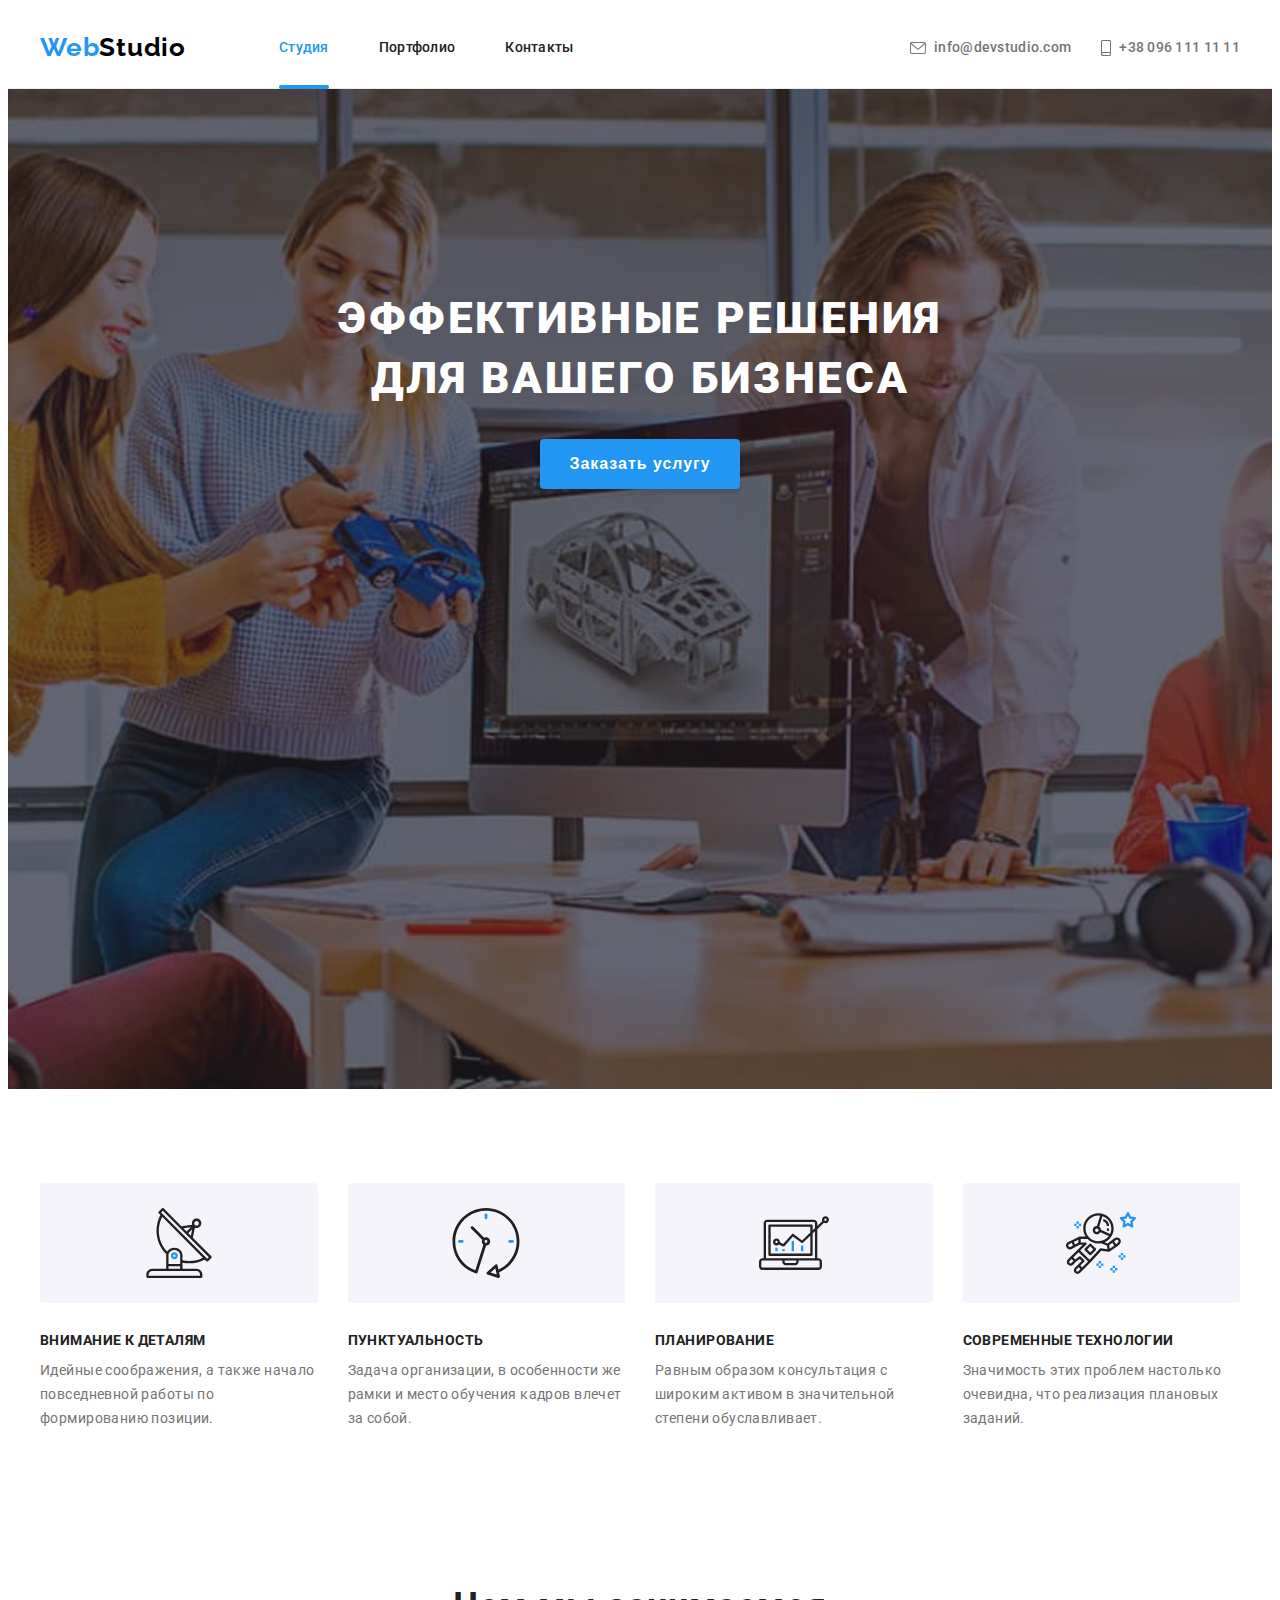
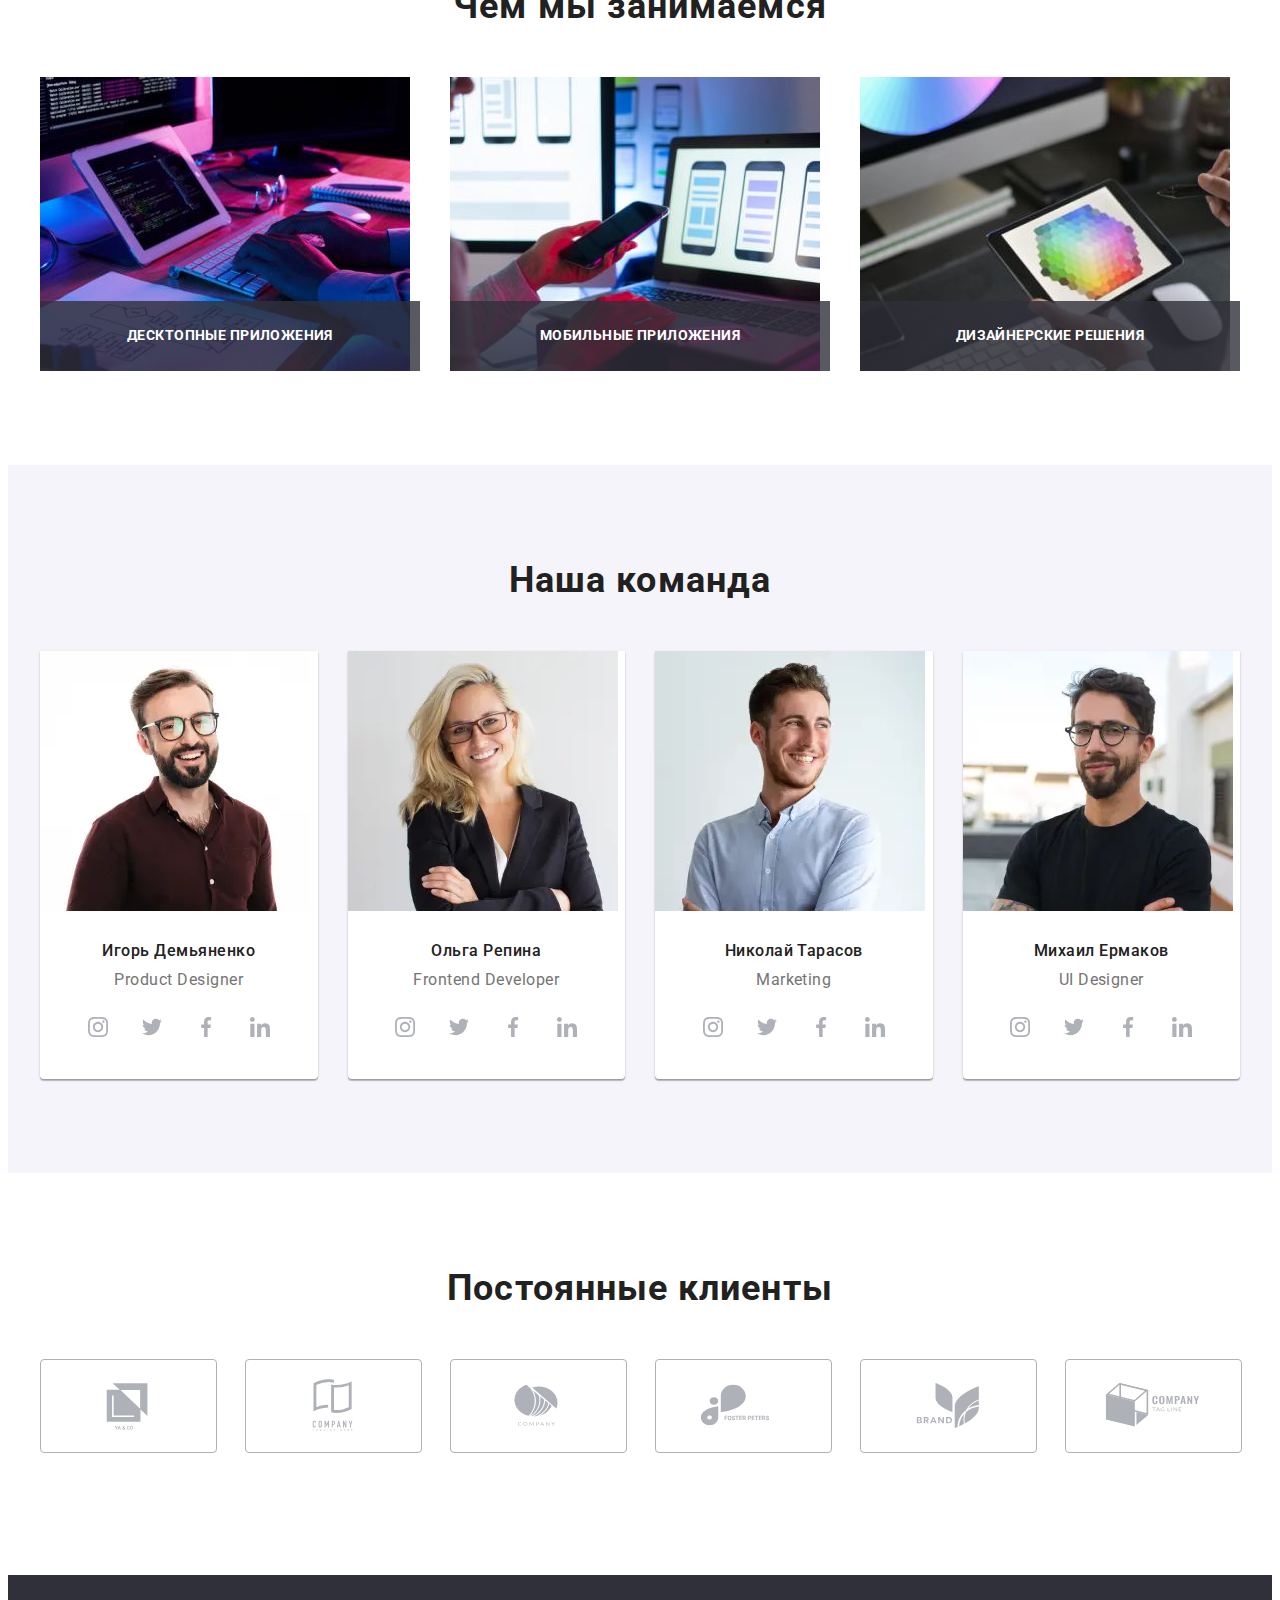
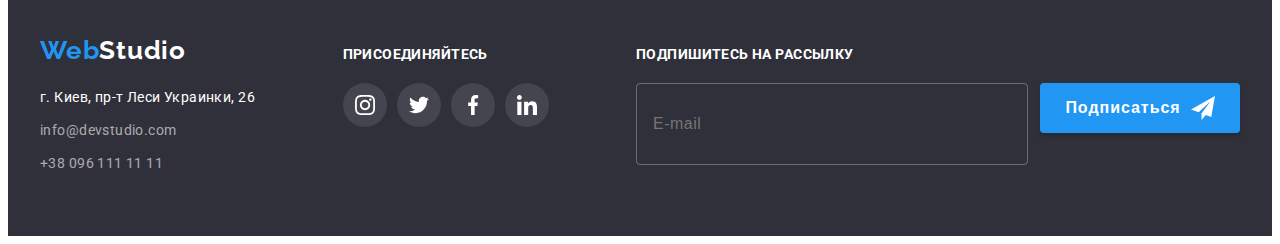
==== commit e67bb7bd: "допиливает адаптацию" ====
--- a/index.html
+++ b/index.html
@@ -102,7 +102,7 @@
         <ul class="list header__contacts">
           <li class="header__item">
             <a href="mailto:info@devstudio.com" class="header__link link">
-              <svg class="header__icon" width="16" height="12">
+              <svg class="header__icon header__icon--mail">
                 <use href="./images/sprite.svg#icon-mail"></use>
               </svg>
               info@devstudio.com</a
@@ -110,7 +110,7 @@
           </li>
           <li class="header__item">
             <a href="tel:+380961111111" class="header__link link">
-              <svg class="header__icon" width="10" height="16">
+              <svg class="header__icon header__icon--tel">
                 <use href="./images/sprite.svg#icon-smartphone"></use>
               </svg>
               +38 096 111 11 11</a
@@ -782,7 +782,7 @@
     </footer>
 
     <!-- модалка -->
-    <!-- <div class="backdrop is-hidden" data-modal>
+    <div class="backdrop is-hidden" data-modal>
       <div class="modal">
         <button type="button" class="modal-close-btn" data-modal-close>
           <svg class="modal-close-icon" width="18" height="18">
@@ -865,7 +865,7 @@
           <button class="button" type="submit">Отправить</button>
         </form>
       </div>
-    </div> -->
+    </div>
     <script src="./js/modal.js"></script>
     <script src="./js/mobile-menu.js"></script>
   </body>
--- a/css/main.min.css
+++ b/css/main.min.css
@@ -1,2 +1,2 @@
-:root{--primary-text-color: #212121;--second-text-color: #757575;--third-text-color: #ffffff;--accent-color: #2196f3;--logo-top-color: #000000;--second-decor-color: #f5f4fa;--address-tex-color: rgba(255, 255, 255, 0.6);--first-decor-color: #2f303a;--primary-background-color: #ffffff;--primary-icon-color: #afb1b8;--primary-font-family: "Roboto", sans-serif;--second-font-family: "Raleway", sans-serif;--transition: 250ms cubic-bezier(0.4, 0, 0.2, 1)}.visually-hidden{position:absolute;white-space:nowrap;width:1px;height:1px;overflow:hidden;border:0;padding:0;clip:rect(0 0 0 0);clip-path:inset(50%);margin:-1px}html{scroll-behavior:smooth}p,ul,h1,h2,h3,h4,h5{margin:0}img{display:block;max-width:100%;height:auto}ul{margin:0;padding:0}body{font-family:var(--primary-font-family)}button{cursor:pointer}.list{list-style:none}.link{text-decoration:none}.container{padding-left:15px;padding-right:15px;margin-left:auto;margin-right:auto;outline:1px solid red}@media screen and (min-width: 480px){.container{width:480px}}@media screen and (min-width: 768px){.container{width:768px}}@media screen and (min-width: 1200px){.container{width:1200px}}.section{padding-top:60px;padding-bottom:60px}@media screen and (min-width: 1200px){.section{padding-top:94px;padding-bottom:94px}}.section__title{margin-bottom:30px;text-align:center;color:var(--primary-text-color);font-size:28px;line-height:1.17;letter-spacing:.03em}@media screen and (min-width: 1200px){.section__title{margin-bottom:50px;font-size:36px;line-height:1.17;letter-spacing:.03em}}.logo{font-family:var(--second-font-family);font-weight:700;font-size:26px;line-height:1.2;letter-spacing:.03em}.logo--firstpart{color:var(--accent-color)}.logo--light-theme{color:var(--logo-top-color)}.logo--dark-theme{color:var(--third-text-color)}@media screen and (min-width: 768px){.header__logo{margin-right:88px}}@media screen and (min-width: 1200px){.header__logo{margin-right:93px}}.footer__logo{display:block;margin-bottom:20px}@media screen and (max-width: 1199px){.footer__logo{text-align:center}}.button{display:flex;align-items:center;justify-content:center;width:200px;height:50px;border:none;border-radius:4px;padding:0;margin-left:auto;margin-right:auto;font-weight:700;font-size:16px;line-height:1.87;letter-spacing:.06em;text-align:center;color:var(--third-text-color);background-color:var(--accent-color);box-shadow:0px 4px 4px rgba(0,0,0,0.15)}.social-list{display:flex;justify-content:center}.social-list__item{width:44px;height:44px}.social-list__item:not(:last-child){margin-right:10px}.social-list__link{width:100%;height:100%;border-radius:50%;display:flex;align-items:center;justify-content:center;transition:background-color var(--transition)}.social-list__link:hover,.social-list__link:focus{background-color:var(--accent-color)}.social-list__icon{fill:var(--primary-icon-color);transition:fill var(--transition)}.social-list__link:hover .social-list__icon,.social-list__link:focus .social-list__icon{fill:var(--third-text-color)}.social-list__link--theme-dark{background-color:rgba(255,255,255,0.1)}.social-list__icon--theme-dark{fill:var(--third-text-color)}.social-list__link--theme-dark:hover .social-list__icon--theme-darkn,.social-list__link--theme-dark:focus .social-list__icon--theme-dark{fill:var(--third-text-color)}.filter{display:flex}@media screen and (max-width: 767px){.filter{flex-wrap:wrap}}@media screen and (min-width: 768px){.filter{justify-content:center}}@media screen and (max-width: 767px){.filter__item:nth-last-child(-n+2){margin-top:15px}}.filter__item:not(:last-child){margin-right:8px}.filter__btn{display:block;padding:6px 22px;border:none;border-radius:4px;font-weight:500;font-size:16px;line-height:1.62;letter-spacing:.03em;text-align:center;color:var(--primary-text-color);background-color:var(--second-decor-color);transition:background-color var(--transition),color var(--transition),box-shadow var(--transition)}.filter__btn:hover,.filter__btn:focus{background-color:var(--accent-color);color:var(--third-text-color);box-shadow:0px 3px 1px rgba(0,0,0,0.1),0px 1px 2px rgba(0,0,0,0.08),0px 2px 2px rgba(0,0,0,0.12)}.card{flex-basis:calc(100% / 3 - 30px);margin-left:30px;margin-bottom:30px;transition:box-shadow var(--transition)}.card:hover,.card:focus{box-shadow:0px 1px 1px rgba(0,0,0,0.12),0px 4px 4px rgba(0,0,0,0.06),1px 4px 6px rgba(0,0,0,0.16)}.card__img{position:relative;overflow:hidden}.card__overlay{position:absolute;top:0;left:0;width:100%;height:100%;padding:63px 24px;font-size:18px;line-height:1.56;letter-spacing:.03em;color:var(--third-text-color);background-color:rgba(33,150,243,0.9);transform:translate(0, 100%);transition:transform var(--transition)}.card:hover .card__overlay,.card:focus .card__overlay{transform:translate(0, 0)}.card__wrapper{width:370px;padding:20px 24px;border-left:1px solid #eeeeee;border-right:1px solid #eeeeee;border-bottom:1px solid #eeeeee}.card__title{margin-bottom:4px;font-size:18px;line-height:2;letter-spacing:.06em;color:var(--primary-text-color)}.card__subtitle{font-size:16px;line-height:1.87;letter-spacing:.03em;color:var(--second-text-color)}.header{background-color:var(--primary-background-color);border-bottom:1px solid #ececec}.header__container{display:flex;align-items:center;justify-content:space-between}@media screen and (max-width: 767px){.header__container{padding-top:10px;padding-bottom:10px}}.header__contacts{display:flex}@media screen and (max-width: 767px){.header__contacts{display:none}}@media screen and (min-width: 768px){.header__contacts{flex-direction:column}}@media screen and (min-width: 1200px){.header__contacts{flex-direction:row;justify-content:center}}@media screen and (min-width: 768px){.header__item:not(:last-child){margin-bottom:10px}}@media screen and (min-width: 1200px){.header__item:not(:last-child){margin-right:30px;margin-bottom:0}}.header__link{display:flex;align-items:center;font-weight:500;font-size:14px;line-height:1.14;letter-spacing:.02em;color:var(--second-text-color);transition:color var(--transition)}.header__link:hover,.header__link:focus{color:var(--accent-color)}.header__icon{fill:var(--second-text-color);margin-right:10px;transition:fill var(--transition)}.header__link:hover .header__icon,.header__link:focus .header__icon{fill:var(--accent-color)}@media screen and (min-width: 768px){.nav,.nav__list{display:flex;align-items:center}}@media screen and (max-width: 767px){.nav__item{display:none}}@media screen and (min-width: 767px){.nav__item{position:relative}.nav__item:not(:last-child){margin-right:50px}}.nav__link{display:block;padding-top:32px;padding-bottom:32px;font-weight:500;font-size:14px;line-height:1.14;letter-spacing:.02em;color:var(--primary-text-color);cursor:pointer;transition:color var(--transition)}.nav__link:hover,.nav__link:focus{color:var(--accent-color)}.nav__link--active{color:var(--accent-color)}.nav__link--active::after{content:"";position:absolute;display:block;width:100%;height:4px;border-radius:2px;background-color:var(--accent-color);bottom:-1px}.nav__mobile-btn--burger{background-color:transparent;cursor:pointer;border:none;padding:0;line-height:0;transition:fill var(--transition)}.nav__mobile-btn--burger:hover,.nav__mobile-btn--burger:focus{fill:var(--accent-color)}@media screen and (min-width: 768px){.nav__mobile-btn--burger{display:none}}.nav__mobile-modal{position:fixed;z-index:10;display:flex;flex-direction:column;justify-content:space-between;top:0;left:0;width:100vw;height:100vh;padding-left:40px;padding-top:48px;padding-bottom:48px;background-color:var(--primary-background-color);opacity:0;visibility:hidden;pointer-events:none;transition:opacity var(--transition)}.nav__mobile-modal.is-open{opacity:1;visibility:visible;pointer-events:all}.nav__modal-btn--close{position:absolute;top:10px;right:15px;border:none;cursor:pointer;border:none;padding:0;line-height:0;background-color:transparent;transition:fill var(--transition)}.nav__modal-btn--close:hover,.nav__modal-btn--close:focus{fill:var(--accent-color)}.nav__modal-item{font-weight:500;font-size:40px;line-height:1.18;letter-spacing:.02em}.nav__modal-item:not(:last-child){margin-bottom:32px}.nav__modal-link{display:block;cursor:pointer;color:inherit;transition:color var(--transition)}.nav__modal-link:hover,.nav__modal-link:focus{color:var(--accent-color)}@media screen and (max-width: 479px){.nav__modal-link{font-size:8vw}}.nav__modal-link--active{color:var(--accent-color)}.nav__modal-tel{font-weight:500;font-size:34px;line-height:1.18;letter-spacing:.02em;color:var(--accent-color)}@media screen and (max-width: 479px){.nav__modal-tel{font-size:7.1vw}}.nav__modal-mail{margin-top:32px;font-weight:500;font-size:24px;line-height:1.17;letter-spacing:.02em;color:var(--second-text-color)}@media screen and (max-width: 479px){.nav__modal-mail{font-size:5vw}}.nav__modal-social{display:flex;margin-top:64px}.nav__social-item{padding-right:10px}.nav__social-item:not(:first-child){padding-left:10px}.nav__social-item:not(:last-child){border-right:1px solid rgba(33,33,33,0.2)}.nav__social-link{font-weight:500;font-size:18px;line-height:1.22;letter-spacing:.02em;color:var(--accent-color)}@media screen and (max-width: 479px){.nav__social-link{font-size:3.7vw}}.hero{padding-top:118px;padding-bottom:118px;margin:0 auto;background-color:var(--first-decor-color);background-image:linear-gradient(rgba(47,48,58,0.4), rgba(47,48,58,0.4)),url(../images/hero-mob1x.jpg);background-repeat:no-repeat;background-position:center;background-size:cover;max-width:480px;height:400px}@media screen and (min-device-pixel-ratio: 2), (min-resolution: 192dpi), (min-resolution: 2dppx){.hero{background-image:linear-gradient(rgba(47,48,58,0.4), rgba(47,48,58,0.4)),url(../images/hero-mob2x.jpg)}}@media screen and (min-width: 768px){.hero{background-image:linear-gradient(rgba(47,48,58,0.4), rgba(47,48,58,0.4)),url(../images/hero-tablet1x.jpg);max-width:768px}}@media screen and (min-width: 768px) and (min-device-pixel-ratio: 2), screen and (min-width: 768px) and (min-resolution: 192dpi), screen and (min-width: 768px) and (min-resolution: 2dppx){.hero{background-image:linear-gradient(rgba(47,48,58,0.4), rgba(47,48,58,0.4)),url(../images/hero-tablet2x.jpg)}}@media screen and (min-width: 1200px){.hero{background-image:linear-gradient(rgba(47,48,58,0.4), rgba(47,48,58,0.4)),url(../images/hero-desctop1x.jpg);max-width:1600px;height:600px;padding-top:200px;padding-bottom:200px}}@media screen and (min-width: 1200px) and (min-device-pixel-ratio: 2), screen and (min-width: 1200px) and (min-resolution: 192dpi), screen and (min-width: 1200px) and (min-resolution: 2dppx){.hero{background-image:linear-gradient(rgba(47,48,58,0.4), rgba(47,48,58,0.4)),url(../images/hero-desctop2x.jpg)}}.hero__title{margin-left:auto;margin-right:auto;margin-bottom:30px;max-width:360px;font-weight:900;font-size:26px;line-height:1.62;letter-spacing:.06em;color:var(--third-text-color);text-align:center;text-transform:uppercase}@media screen and (min-width: 1200px){.hero__title{font-weight:900;font-size:44px;line-height:1.36;letter-spacing:.06em;max-width:696px}}@media screen and (max-width: 479px){.hero__title{font-size:5.4vw}}.benefits{padding-top:60px;padding-bottom:60px;background-color:var(--primary-background-color)}@media screen and (min-width: 1200px){.benefits{padding-top:94px}}@media screen and (min-width: 768px){.benefits__list{display:flex;margin-left:-30px;flex-wrap:wrap}}@media screen and (max-width: 767px){.benefits__item:not(:last-child){margin-bottom:30px}}@media screen and (min-width: 768px){.benefits__item{flex-basis:calc((100% - 2 * 30px) / 2);margin-left:30px;margin-bottom:30px}.benefits__item:nth-last-child(-n+2){margin-bottom:0}}@media screen and (min-width: 1200px){.benefits__item{flex-basis:calc((100% - 4 * 30px) / 4);margin-left:30px;margin-bottom:0}}.benefits__img{display:flex;align-items:center;justify-content:center;width:100%;height:120px;margin-bottom:30px;border-radius:4px;background-color:var(--second-decor-color)}.benefits__title{margin-bottom:10px;font-size:14px;line-height:1.14;letter-spacing:.03em;text-transform:uppercase;text-align:center;color:var(--primary-text-color)}@media screen and (min-width: 768px){.benefits__title{text-align:left}}.benefits__text{font-size:14px;line-height:1.71;letter-spacing:.03em;color:var(--second-text-color)}.services{background-color:var(--primary-background-color)}@media screen and (max-width: 1199px){.services{display:none}}.services__list{display:flex;margin-left:-30px}.services__item{position:relative;flex-basis:calc((100% - 3 * 30px) / 3);margin-left:30px}.services__text{position:absolute;display:block;width:100%;bottom:0;padding-top:27px;padding-bottom:27px;background-color:rgba(47,48,58,0.8);font-weight:700;font-size:14px;line-height:1.14;letter-spacing:.03em;text-align:center;text-transform:uppercase;color:var(--third-text-color)}.team{background-color:var(--second-decor-color)}@media screen and (min-width: 768px){.team__list{display:flex;flex-wrap:wrap;margin-left:-30px}}@media screen and (min-width: 1200px){.team__list{display:flex;flex-wrap:wrap;margin-left:-30px}}.team__item{border-radius:0px 0px 4px 4px;background-color:var(--third-text-color);box-shadow:0px 1px 3px rgba(0,0,0,0.12),0px 1px 1px rgba(0,0,0,0.14),0px 2px 1px rgba(0,0,0,0.2)}@media screen and (max-width: 767px){.team__item:not(:last-child){margin-bottom:30px}}@media screen and (min-width: 768px){.team__item{flex-basis:calc((100% - 2 * 30px) / 2);margin-left:30px;margin-bottom:30px}.team__item:nth-last-child(-n+2){margin-bottom:0}}@media screen and (min-width: 1200px){.team__item{flex-basis:calc((100% - 4 * 30px) / 4);margin-left:30px;margin-bottom:0}}.team__wrapper{padding-top:30px;padding-bottom:24px}@media screen and (min-width: 1200px){.team__wrapper{padding-bottom:30px}}.team__name{margin-bottom:10px;font-weight:500;font-size:16px;line-height:1.19;letter-spacing:.03em;text-align:center;color:var(--primary-text-color)}.team__position{margin-bottom:16px;font-size:16px;line-height:1.19;letter-spacing:.03em;text-align:center;color:var(--second-text-color)}.clients__list{display:flex;flex-wrap:wrap;margin-left:-30px}.clients__item{margin-left:30px;height:92px;background-color:var(--primary-background-color)}@media screen and (max-width: 767px){.clients__item{flex-basis:calc((100% - 2 * 30px) / 2);margin-bottom:30px}.clients__item:nth-last-child(-n+2){margin-bottom:0}}@media screen and (min-width: 768px){.clients__item{flex-basis:calc((100% - 3 * 30px) / 3);margin-bottom:30px}.clients__item:nth-last-child(-n+3){margin-bottom:0}}@media screen and (min-width: 1200px){.clients__item{flex-basis:calc((100% - 6 * 30px) / 6)}}.clients__link{display:flex;align-items:center;justify-content:center;height:100%;width:100%;border-radius:4px;border:1px solid #afb1b8;transition:border-color var(--transition)}.clients__link:hover,.clients__link:focus{border-color:var(--accent-color)}.clients__icon{fill:var(--primary-icon-color);transition:fill var(--transition)}.clients__link:hover .clients__icon,.clients__link:focus .clients__icon{fill:var(--accent-color)}.footer{background-color:var(--first-decor-color);padding-top:60px;padding-bottom:60px}@media screen and (min-width: 768px){.footer__wrapper-general{display:flex;flex-wrap:wrap}}@media screen and (min-width: 1200px){.footer__wrapper-general{display:flex;align-items:baseline;justify-content:center}}.footer__wrapper-left{display:block}@media screen and (max-width: 767px){.footer__wrapper-left{margin-bottom:60px}}@media screen and (min-width: 768px){.footer__wrapper-left{margin-left:61px}}@media screen and (min-width: 1200px){.footer__wrapper-left{margin-left:0}}@media screen and (max-width: 1199px){.footer__address{text-align:center}}@media screen and (max-width: 1199px){.footer__address:not(:last-child){margin-bottom:8px}}@media screen and (min-width: 1200px){.footer__address:not(:last-child){margin-bottom:9px}}.footer__link{font-style:normal;font-size:14px;line-height:1.71;letter-spacing:.03em}.footer__link--map{color:var(--third-text-color)}.footer__link--contact{color:var(--address-tex-color)}.footer__wrapper-center{display:block;margin-right:auto;margin-left:auto}@media screen and (max-width: 767px){.footer__wrapper-center{margin-bottom:60px}}@media screen and (min-width: 767px){.footer__wrapper-center{margin-right:74px}}@media screen and (min-width: 1200px){.footer__wrapper-center{margin-right:auto}}.footer__title{margin-bottom:20px;font-weight:700;font-size:14px;line-height:1.14;letter-spacing:.03em;text-transform:uppercase;color:var(--third-text-color)}@media screen and (max-width: 1199px){.footer__title{text-align:center}}@media screen and (min-width: 768px){.footer__title{padding-top:7px}}@media screen and (min-width: 1200px){.footer__title{padding-top:0}}.footer__wrapper-right{margin-right:0}@media screen and (min-width: 768px){.footer__wrapper-right{padding-top:60px;margin-left:auto;margin-right:auto}}@media screen and (min-width: 1200px){.footer__wrapper-right{padding-top:0;margin-right:0}}.footer__form{display:flex;margin-top:20px}@media screen and (max-width: 1199px){.footer__form{flex-direction:column}}@media screen and (max-width: 1199px){.footer__field{margin-bottom:20px}}.footer__input{display:block;margin-right:12px;height:50px;padding:15px 16px;border:1px solid rgba(255,255,255,0.3);border-radius:4px;font-size:16px;line-height:1.25;letter-spacing:.03em;color:rgba(255,255,255,0.6);background-color:transparent}@media screen and (max-width: 767px){.footer__input{width:100%}}@media screen and (min-width: 768px){.footer__input{width:450px}}@media screen and (min-width: 1200px){.footer__input{width:358px}}.footer__icon{margin-left:10px}@media screen and (min-width: 768px){.portfolio{display:flex;flex-wrap:wrap}}.container__portfolio{margin-left:-30px;margin-bottom:-30px}@media screen and (max-width: 767px){.container__portfolio{margin-top:40px}}@media screen and (min-width: 768px){.container__portfolio{margin-top:30px}}@media screen and (min-width: 1200px){.container__portfolio{margin-top:50px}}
+:root{--primary-text-color: #212121;--second-text-color: #757575;--third-text-color: #ffffff;--accent-color: #2196f3;--logo-top-color: #000000;--second-decor-color: #f5f4fa;--address-tex-color: rgba(255, 255, 255, 0.6);--first-decor-color: #2f303a;--primary-background-color: #ffffff;--primary-icon-color: #afb1b8;--primary-font-family: "Roboto", sans-serif;--second-font-family: "Raleway", sans-serif;--transition: 250ms cubic-bezier(0.4, 0, 0.2, 1)}.visually-hidden{position:absolute;white-space:nowrap;width:1px;height:1px;overflow:hidden;border:0;padding:0;clip:rect(0 0 0 0);clip-path:inset(50%);margin:-1px}html{scroll-behavior:smooth}p,ul,h1,h2,h3,h4,h5{margin:0}img{display:block;max-width:100%;height:auto}ul{margin:0;padding:0}body{font-family:var(--primary-font-family)}button{cursor:pointer}.list{list-style:none}.link{text-decoration:none}.container{padding-left:15px;padding-right:15px;margin-left:auto;margin-right:auto}@media screen and (min-width: 480px){.container{width:480px}}@media screen and (min-width: 768px){.container{width:768px}}@media screen and (min-width: 1200px){.container{width:1200px}}.section{padding-top:60px;padding-bottom:60px}@media screen and (min-width: 1200px){.section{padding-top:94px;padding-bottom:94px}}.section__title{margin-bottom:30px;text-align:center;color:var(--primary-text-color);font-size:28px;line-height:1.17;letter-spacing:.03em}@media screen and (min-width: 1200px){.section__title{margin-bottom:50px;font-size:36px;line-height:1.17;letter-spacing:.03em}}.logo{font-family:var(--second-font-family);font-weight:700;font-size:26px;line-height:1.2;letter-spacing:.03em}.logo--firstpart{color:var(--accent-color)}.logo--light-theme{color:var(--logo-top-color)}.logo--dark-theme{color:var(--third-text-color)}@media screen and (min-width: 768px){.header__logo{margin-right:88px}}@media screen and (min-width: 1200px){.header__logo{margin-right:93px}}.footer__logo{display:block;margin-bottom:20px}@media screen and (max-width: 1199px){.footer__logo{text-align:center}}.button{display:flex;align-items:center;justify-content:center;width:200px;height:50px;border:none;border-radius:4px;padding:0;margin-left:auto;margin-right:auto;font-weight:700;font-size:16px;line-height:1.87;letter-spacing:.06em;text-align:center;color:var(--third-text-color);background-color:var(--accent-color);box-shadow:0px 4px 4px rgba(0,0,0,0.15)}.social-list{display:flex;justify-content:center}.social-list__item{width:44px;height:44px}.social-list__item:not(:last-child){margin-right:10px}.social-list__link{width:100%;height:100%;border-radius:50%;display:flex;align-items:center;justify-content:center;transition:background-color var(--transition)}.social-list__link:hover,.social-list__link:focus{background-color:var(--accent-color)}.social-list__icon{fill:var(--primary-icon-color);transition:fill var(--transition)}.social-list__link:hover .social-list__icon,.social-list__link:focus .social-list__icon{fill:var(--third-text-color)}.social-list__link--theme-dark{background-color:rgba(255,255,255,0.1)}.social-list__icon--theme-dark{fill:var(--third-text-color)}.social-list__link--theme-dark:hover .social-list__icon--theme-dark,.social-list__link--theme-dark:focus .social-list__icon--theme-dark{fill:var(--third-text-color)}.backdrop{position:fixed;top:0;width:100vw;height:100vh;background-color:rgba(0,0,0,0.2);transition:opacity var(--transition),visibility var(--transition)}.backdrop.is-hidden{visibility:hidden;opacity:0;pointer-events:none}.modal{position:absolute;width:450px;padding:40px;top:50%;left:50%;opacity:1;transform:translate(-50%, -50%);transition:opacity var(--transition);box-shadow:0px 1px 3px rgba(0,0,0,0.12),0px 1px 1px rgba(0,0,0,0.14),0px 2px 1px rgba(0,0,0,0.2);border-radius:4px;background-color:var(--primary-background-color)}@media screen and (min-width: 1200px){.modal{width:528px}}.backdrop.is-hidden .modal{opacity:0;transition:opacity var(--transition)}.modal-close-btn{position:absolute;top:8px;right:8px;border:1px solid rgba(0,0,0,0.1);border-radius:50%;background-color:transparent;width:30px;height:30px;display:flex;align-items:center;justify-content:center}.modal-close-icon{transition:fill var(--transition)}.modal-close-btn:hover .modal-close-icon,.modal-close-btn:focus .modal-close-icon{fill:var(--accent-color)}.modal-form__title{margin-bottom:12px;font-weight:700;font-size:20px;line-height:1.5;letter-spacing:.03em;text-align:center;color:var(--primary-text-color)}@media screen and (min-width: 1200px){.modal-form__title{font-weight:700;font-size:20px;line-height:1.15;letter-spacing:.03em}}.modal-form__field{display:flex;flex-direction:column;font-size:12px;line-height:1.17;letter-spacing:.01em;color:var(--second-text-color)}.modal-form__wrapper{position:relative;display:block;margin-bottom:10px;margin-top:4px}.modal-form__input{display:block;width:100%;height:40px;padding:0 0 0 42px;border:1px solid rgba(33,33,33,0.2);border-radius:4px;font-size:14px;line-height:1.14;letter-spacing:.01em;color:var(--second-text-color);transition:border-color var(--transition)}.modal-form__wrapper:hover .modal-form__input{border-color:var(--accent-color);cursor:pointer;outline:none}.modal-form__input .modal-form__input:focus{outline:none;border-color:var(--accent-color)}.modal-form__icon{position:absolute;top:50%;left:12px;transform:translateY(-50%);transition:fill var(--transition)}.modal-form__wrapper:hover .modal-form__icon,.modal-form__input:focus+.modal-form__icon{fill:var(--accent-color);cursor:pointer}.modal-form__comment{width:100%;height:120px;padding:12px 16px;margin-top:4px;margin-bottom:20px;border:1px solid rgba(33,33,33,0.2);border-radius:4px;resize:none;font-size:14px;line-height:1.14;letter-spacing:.01em;color:var(--second-text-color);transition:border-color var(--transition)}.modal-form__comment::placeholder{font-size:14px;color:rgba(117,117,117,0.5)}.modal-form__comment:focus,.modal-form__comment:hover{outline:none;border-color:var(--accent-color)}.modal-form__label{display:flex;align-items:center;justify-content:center;margin-bottom:30px;font-size:12px;line-height:1.17;letter-spacing:.03em;color:var(--second-text-color)}@media screen and (min-width: 1200px){.modal-form__label{font-size:14px;line-height:1.71;letter-spacing:.03em}}.modal-form__label::before{display:block;align-items:center;content:"";width:16px;height:15px;margin-right:8px;background-image:url(../images/check.svg);cursor:pointer;transition:background-image var(--transition)}.modal-form__checkbox:focus+.modal-form__label::before,.modal-form__checkbox:hover+.modal-form__label::before{background-image:url(../images/chack-blue.svg)}.modal-form__checkbox:checked+.modal-form__label::before{background-image:url(../images/accept.svg)}.modal-form__label--link{color:var(--accent-color)}.filter{display:flex}@media screen and (max-width: 767px){.filter{flex-wrap:wrap;margin-top:-15px}}@media screen and (min-width: 768px){.filter{justify-content:center}}@media screen and (max-width: 767px){.filter__item{margin-top:15px}}.filter__item:not(:last-child){margin-right:8px}.filter__btn{display:block;padding:6px 22px;border:none;border-radius:4px;font-weight:500;font-size:16px;line-height:1.62;letter-spacing:.03em;text-align:center;color:var(--primary-text-color);background-color:var(--second-decor-color);transition:background-color var(--transition),color var(--transition),box-shadow var(--transition)}.filter__btn:hover,.filter__btn:focus{background-color:var(--accent-color);color:var(--third-text-color);box-shadow:0px 3px 1px rgba(0,0,0,0.1),0px 1px 2px rgba(0,0,0,0.08),0px 2px 2px rgba(0,0,0,0.12)}.card{margin-bottom:30px;transition:box-shadow var(--transition)}.card:hover,.card:focus{box-shadow:0px 1px 1px rgba(0,0,0,0.12),0px 4px 4px rgba(0,0,0,0.06),1px 4px 6px rgba(0,0,0,0.16)}@media screen and (min-width: 768px){.card{margin-left:30px;flex-basis:calc(100% / 2 - 30px)}}@media screen and (min-width: 1200px){.card{margin-left:30px;flex-basis:calc(100% / 3 - 30px)}}.card__link{display:flex;flex-direction:column;height:100%}.card__img{position:relative;overflow:hidden}.card__overlay{position:absolute;top:0;left:0;display:flex;align-items:center;width:100%;height:100%;padding:24px;font-size:18px;line-height:1.56;letter-spacing:.03em;color:var(--third-text-color);background-color:rgba(33,150,243,0.9);transform:translate(0, 100%);transition:transform var(--transition)}.card:hover .card__overlay,.card:focus .card__overlay{transform:translate(0, 0)}.card__wrapper{flex-grow:1;padding:20px 24px;border-left:1px solid #eeeeee;border-right:1px solid #eeeeee;border-bottom:1px solid #eeeeee}@media screen and (max-width: 767px){.card__wrapper{max-width:450px}}@media screen and (min-width: 768px){.card__wrapper{max-width:354px}}@media screen and (min-width: 1200px){.card__wrapper{max-width:370px}}.card__title{margin-bottom:4px;font-size:18px;line-height:2;letter-spacing:.06em;color:var(--primary-text-color)}.card__subtitle{font-size:16px;line-height:1.87;letter-spacing:.03em;color:var(--second-text-color)}.header{background-color:var(--primary-background-color);border-bottom:1px solid #ececec}.header__container{display:flex;align-items:center;justify-content:space-between}@media screen and (max-width: 767px){.header__container{padding-top:10px;padding-bottom:10px}}.header__contacts{display:flex}@media screen and (max-width: 767px){.header__contacts{display:none}}@media screen and (min-width: 768px){.header__contacts{flex-direction:column}}@media screen and (min-width: 1200px){.header__contacts{flex-direction:row;justify-content:center}}@media screen and (min-width: 768px){.header__item:not(:last-child){margin-bottom:10px}}@media screen and (min-width: 1200px){.header__item:not(:last-child){margin-right:30px;margin-bottom:0}}.header__link{display:flex;align-items:center;color:var(--second-text-color);transition:color var(--transition)}.header__link:hover,.header__link:focus{color:var(--accent-color)}@media screen and (min-width: 768px){.header__link{font-weight:500;font-size:12px;line-height:1.17;letter-spacing:.02em}}@media screen and (min-width: 1200px){.header__link{font-weight:500;font-size:14px;line-height:1.14;letter-spacing:.02em}}.header__icon{fill:var(--second-text-color);margin-right:8px;transition:fill var(--transition)}.header__link:hover .header__icon,.header__link:focus .header__icon{fill:var(--accent-color)}@media screen and (min-width: 768px){.header__icon--mail{width:14px;height:10px}}@media screen and (min-width: 1200px){.header__icon--mail{width:16px;height:12px}}@media screen and (min-width: 768px){.header__icon--tel{width:10px;height:14px}}@media screen and (min-width: 1200px){.header__icon--tel{width:10px;height:16px}}@media screen and (min-width: 768px){.nav,.nav__list{display:flex;align-items:center}}@media screen and (max-width: 767px){.nav__item{display:none}}@media screen and (min-width: 767px){.nav__item{position:relative}.nav__item:not(:last-child){margin-right:50px}}.nav__link{display:block;padding-top:32px;padding-bottom:32px;font-weight:500;font-size:14px;line-height:1.14;letter-spacing:.02em;color:var(--primary-text-color);cursor:pointer;transition:color var(--transition)}.nav__link:hover,.nav__link:focus{color:var(--accent-color)}.nav__link--active{color:var(--accent-color)}.nav__link--active::after{content:"";position:absolute;display:block;width:100%;height:4px;border-radius:2px;background-color:var(--accent-color);bottom:-1px}.nav__mobile-btn--burger{background-color:transparent;cursor:pointer;border:none;padding:0;line-height:0;transition:fill var(--transition)}.nav__mobile-btn--burger:hover,.nav__mobile-btn--burger:focus{fill:var(--accent-color)}@media screen and (min-width: 768px){.nav__mobile-btn--burger{display:none}}.nav__mobile-modal{position:fixed;z-index:10;display:flex;flex-direction:column;justify-content:space-between;top:0;left:0;width:100vw;height:100vh;padding-left:40px;padding-top:48px;padding-bottom:48px;background-color:var(--primary-background-color);opacity:0;visibility:hidden;pointer-events:none;transition:opacity var(--transition)}.nav__mobile-modal.is-open{opacity:1;visibility:visible;pointer-events:all}.nav__modal-btn--close{position:absolute;top:10px;right:15px;border:none;cursor:pointer;border:none;padding:0;line-height:0;background-color:transparent;transition:fill var(--transition)}.nav__modal-btn--close:hover,.nav__modal-btn--close:focus{fill:var(--accent-color)}.nav__modal-item{font-weight:500;font-size:40px;line-height:1.18;letter-spacing:.02em}.nav__modal-item:not(:last-child){margin-bottom:32px}.nav__modal-link{display:block;cursor:pointer;color:inherit;transition:color var(--transition)}.nav__modal-link:hover,.nav__modal-link:focus{color:var(--accent-color)}@media screen and (max-width: 479px){.nav__modal-link{font-size:8vw}}.nav__modal-link--active{color:var(--accent-color)}.nav__modal-tel{font-weight:500;font-size:34px;line-height:1.18;letter-spacing:.02em;color:var(--accent-color)}@media screen and (max-width: 479px){.nav__modal-tel{font-size:7.1vw}}.nav__modal-mail{margin-top:32px;font-weight:500;font-size:24px;line-height:1.17;letter-spacing:.02em;color:var(--second-text-color)}@media screen and (max-width: 479px){.nav__modal-mail{font-size:5vw}}.nav__modal-social{display:flex;margin-top:64px}.nav__social-item{padding-right:10px}.nav__social-item:not(:first-child){padding-left:10px}.nav__social-item:not(:last-child){border-right:1px solid rgba(33,33,33,0.2)}.nav__social-link{font-weight:500;font-size:18px;line-height:1.22;letter-spacing:.02em;color:var(--accent-color)}@media screen and (max-width: 479px){.nav__social-link{font-size:3.7vw}}.hero{padding-top:118px;padding-bottom:118px;margin:0 auto;background-color:var(--first-decor-color);background-image:linear-gradient(rgba(47,48,58,0.4), rgba(47,48,58,0.4)),url(../images/hero-mob1x.jpg);background-repeat:no-repeat;background-position:center;background-size:cover;max-width:480px;height:400px}@media screen and (min-device-pixel-ratio: 2), (min-resolution: 192dpi), (min-resolution: 2dppx){.hero{background-image:linear-gradient(rgba(47,48,58,0.4), rgba(47,48,58,0.4)),url(../images/hero-mob2x.jpg)}}@media screen and (min-width: 768px){.hero{background-image:linear-gradient(rgba(47,48,58,0.4), rgba(47,48,58,0.4)),url(../images/hero-tablet1x.jpg);max-width:768px}}@media screen and (min-width: 768px) and (min-device-pixel-ratio: 2), screen and (min-width: 768px) and (min-resolution: 192dpi), screen and (min-width: 768px) and (min-resolution: 2dppx){.hero{background-image:linear-gradient(rgba(47,48,58,0.4), rgba(47,48,58,0.4)),url(../images/hero-tablet2x.jpg)}}@media screen and (min-width: 1200px){.hero{background-image:linear-gradient(rgba(47,48,58,0.4), rgba(47,48,58,0.4)),url(../images/hero-desctop1x.jpg);max-width:1600px;height:600px;padding-top:200px;padding-bottom:200px}}@media screen and (min-width: 1200px) and (min-device-pixel-ratio: 2), screen and (min-width: 1200px) and (min-resolution: 192dpi), screen and (min-width: 1200px) and (min-resolution: 2dppx){.hero{background-image:linear-gradient(rgba(47,48,58,0.4), rgba(47,48,58,0.4)),url(../images/hero-desctop2x.jpg)}}.hero__title{margin-left:auto;margin-right:auto;margin-bottom:30px;max-width:360px;font-weight:900;font-size:26px;line-height:1.62;letter-spacing:.06em;color:var(--third-text-color);text-align:center;text-transform:uppercase}@media screen and (min-width: 1200px){.hero__title{font-weight:900;font-size:44px;line-height:1.36;letter-spacing:.06em;max-width:696px}}@media screen and (max-width: 479px){.hero__title{font-size:5.4vw}}.benefits{padding-top:60px;padding-bottom:60px;background-color:var(--primary-background-color)}@media screen and (min-width: 1200px){.benefits{padding-top:94px}}@media screen and (min-width: 768px){.benefits__list{display:flex;margin-left:-30px;flex-wrap:wrap}}@media screen and (max-width: 767px){.benefits__item:not(:last-child){margin-bottom:30px}}@media screen and (min-width: 768px){.benefits__item{flex-basis:calc((100% - 2 * 30px) / 2);margin-left:30px;margin-bottom:30px}.benefits__item:nth-last-child(-n+2){margin-bottom:0}}@media screen and (min-width: 1200px){.benefits__item{flex-basis:calc((100% - 4 * 30px) / 4);margin-left:30px;margin-bottom:0}}.benefits__img{display:flex;align-items:center;justify-content:center;width:100%;height:120px;margin-bottom:30px;border-radius:4px;background-color:var(--second-decor-color)}.benefits__title{margin-bottom:10px;font-size:14px;line-height:1.14;letter-spacing:.03em;text-transform:uppercase;text-align:center;color:var(--primary-text-color)}@media screen and (min-width: 768px){.benefits__title{text-align:left}}.benefits__text{font-size:14px;line-height:1.71;letter-spacing:.03em;color:var(--second-text-color)}.services{background-color:var(--primary-background-color)}@media screen and (max-width: 1199px){.services{display:none}}.services__list{display:flex;margin-left:-30px}.services__item{position:relative;flex-basis:calc((100% - 3 * 30px) / 3);margin-left:30px}.services__text{position:absolute;display:block;width:100%;bottom:0;padding-top:27px;padding-bottom:27px;background-color:rgba(47,48,58,0.8);font-weight:700;font-size:14px;line-height:1.14;letter-spacing:.03em;text-align:center;text-transform:uppercase;color:var(--third-text-color)}.team{background-color:var(--second-decor-color)}@media screen and (min-width: 768px){.team__list{display:flex;flex-wrap:wrap;margin-left:-30px}}@media screen and (min-width: 1200px){.team__list{display:flex;flex-wrap:wrap;margin-left:-30px}}.team__item{border-radius:0px 0px 4px 4px;background-color:var(--third-text-color);box-shadow:0px 1px 3px rgba(0,0,0,0.12),0px 1px 1px rgba(0,0,0,0.14),0px 2px 1px rgba(0,0,0,0.2)}@media screen and (max-width: 767px){.team__item:not(:last-child){margin-bottom:30px}}@media screen and (min-width: 768px){.team__item{flex-basis:calc((100% - 2 * 30px) / 2);margin-left:30px;margin-bottom:30px}.team__item:nth-last-child(-n+2){margin-bottom:0}}@media screen and (min-width: 1200px){.team__item{flex-basis:calc((100% - 4 * 30px) / 4);margin-left:30px;margin-bottom:0}}.team__wrapper{padding-top:30px;padding-bottom:24px}@media screen and (min-width: 1200px){.team__wrapper{padding-bottom:30px}}.team__name{margin-bottom:10px;font-weight:500;font-size:16px;line-height:1.19;letter-spacing:.03em;text-align:center;color:var(--primary-text-color)}.team__position{margin-bottom:16px;font-size:16px;line-height:1.19;letter-spacing:.03em;text-align:center;color:var(--second-text-color)}.clients__list{display:flex;flex-wrap:wrap;margin-left:-30px}.clients__item{margin-left:30px;height:92px;background-color:var(--primary-background-color)}@media screen and (max-width: 767px){.clients__item{flex-basis:calc((100% - 2 * 30px) / 2);margin-bottom:30px}.clients__item:nth-last-child(-n+2){margin-bottom:0}}@media screen and (min-width: 768px){.clients__item{flex-basis:calc((100% - 3 * 30px) / 3);margin-bottom:30px}.clients__item:nth-last-child(-n+3){margin-bottom:0}}@media screen and (min-width: 1200px){.clients__item{flex-basis:calc((100% - 6 * 30px) / 6)}}.clients__link{display:flex;align-items:center;justify-content:center;height:100%;width:100%;border-radius:4px;border:1px solid #afb1b8;transition:border-color var(--transition)}.clients__link:hover,.clients__link:focus{border-color:var(--accent-color)}.clients__icon{fill:var(--primary-icon-color);transition:fill var(--transition)}.clients__link:hover .clients__icon,.clients__link:focus .clients__icon{fill:var(--accent-color)}.footer{background-color:var(--first-decor-color);padding-top:60px;padding-bottom:60px}@media screen and (min-width: 768px){.footer__wrapper-general{display:flex;flex-wrap:wrap}}@media screen and (min-width: 1200px){.footer__wrapper-general{display:flex;align-items:baseline;justify-content:center}}.footer__wrapper-left{display:block}@media screen and (max-width: 767px){.footer__wrapper-left{margin-bottom:60px}}@media screen and (min-width: 768px){.footer__wrapper-left{margin-left:61px}}@media screen and (min-width: 1200px){.footer__wrapper-left{margin-left:0}}@media screen and (max-width: 1199px){.footer__address{text-align:center}}@media screen and (max-width: 1199px){.footer__address:not(:last-child){margin-bottom:8px}}@media screen and (min-width: 1200px){.footer__address:not(:last-child){margin-bottom:9px}}.footer__link{font-style:normal;font-size:14px;line-height:1.71;letter-spacing:.03em}.footer__link--map{color:var(--third-text-color)}.footer__link--contact{color:var(--address-tex-color)}.footer__wrapper-center{display:block;margin-right:auto;margin-left:auto}@media screen and (max-width: 767px){.footer__wrapper-center{margin-bottom:60px}}@media screen and (min-width: 767px){.footer__wrapper-center{margin-right:74px}}@media screen and (min-width: 1200px){.footer__wrapper-center{margin-right:auto}}.footer__title{margin-bottom:20px;font-weight:700;font-size:14px;line-height:1.14;letter-spacing:.03em;text-transform:uppercase;color:var(--third-text-color)}@media screen and (max-width: 1199px){.footer__title{text-align:center}}@media screen and (min-width: 768px){.footer__title{padding-top:7px}}@media screen and (min-width: 1200px){.footer__title{padding-top:0}}@media screen and (min-width: 768px){.footer__wrapper-right{padding-top:60px;margin-left:auto;margin-right:auto}}@media screen and (min-width: 1200px){.footer__wrapper-right{padding-top:0;margin-right:0;margin-left:0}}.footer__form{display:flex;margin-top:20px}@media screen and (max-width: 1199px){.footer__form{flex-direction:column}}@media screen and (max-width: 1199px){.footer__field{margin-bottom:20px}}.footer__input{display:block;margin-right:12px;height:50px;padding:15px 16px;border:1px solid rgba(255,255,255,0.3);border-radius:4px;font-size:16px;line-height:1.25;letter-spacing:.03em;color:rgba(255,255,255,0.6);background-color:transparent}@media screen and (max-width: 767px){.footer__input{width:100%}}@media screen and (min-width: 768px){.footer__input{width:450px}}@media screen and (min-width: 1200px){.footer__input{width:358px}}.footer__icon{margin-left:10px}@media screen and (min-width: 768px){.portfolio{display:flex;flex-wrap:wrap}}.container__portfolio{margin-bottom:-30px}@media screen and (max-width: 767px){.container__portfolio{margin-top:40px}}@media screen and (min-width: 768px){.container__portfolio{margin-top:30px;margin-left:-30px}}@media screen and (min-width: 1200px){.container__portfolio{margin-top:50px;margin-left:-30px}}
 /*# sourceMappingURL=main.min.css.map */